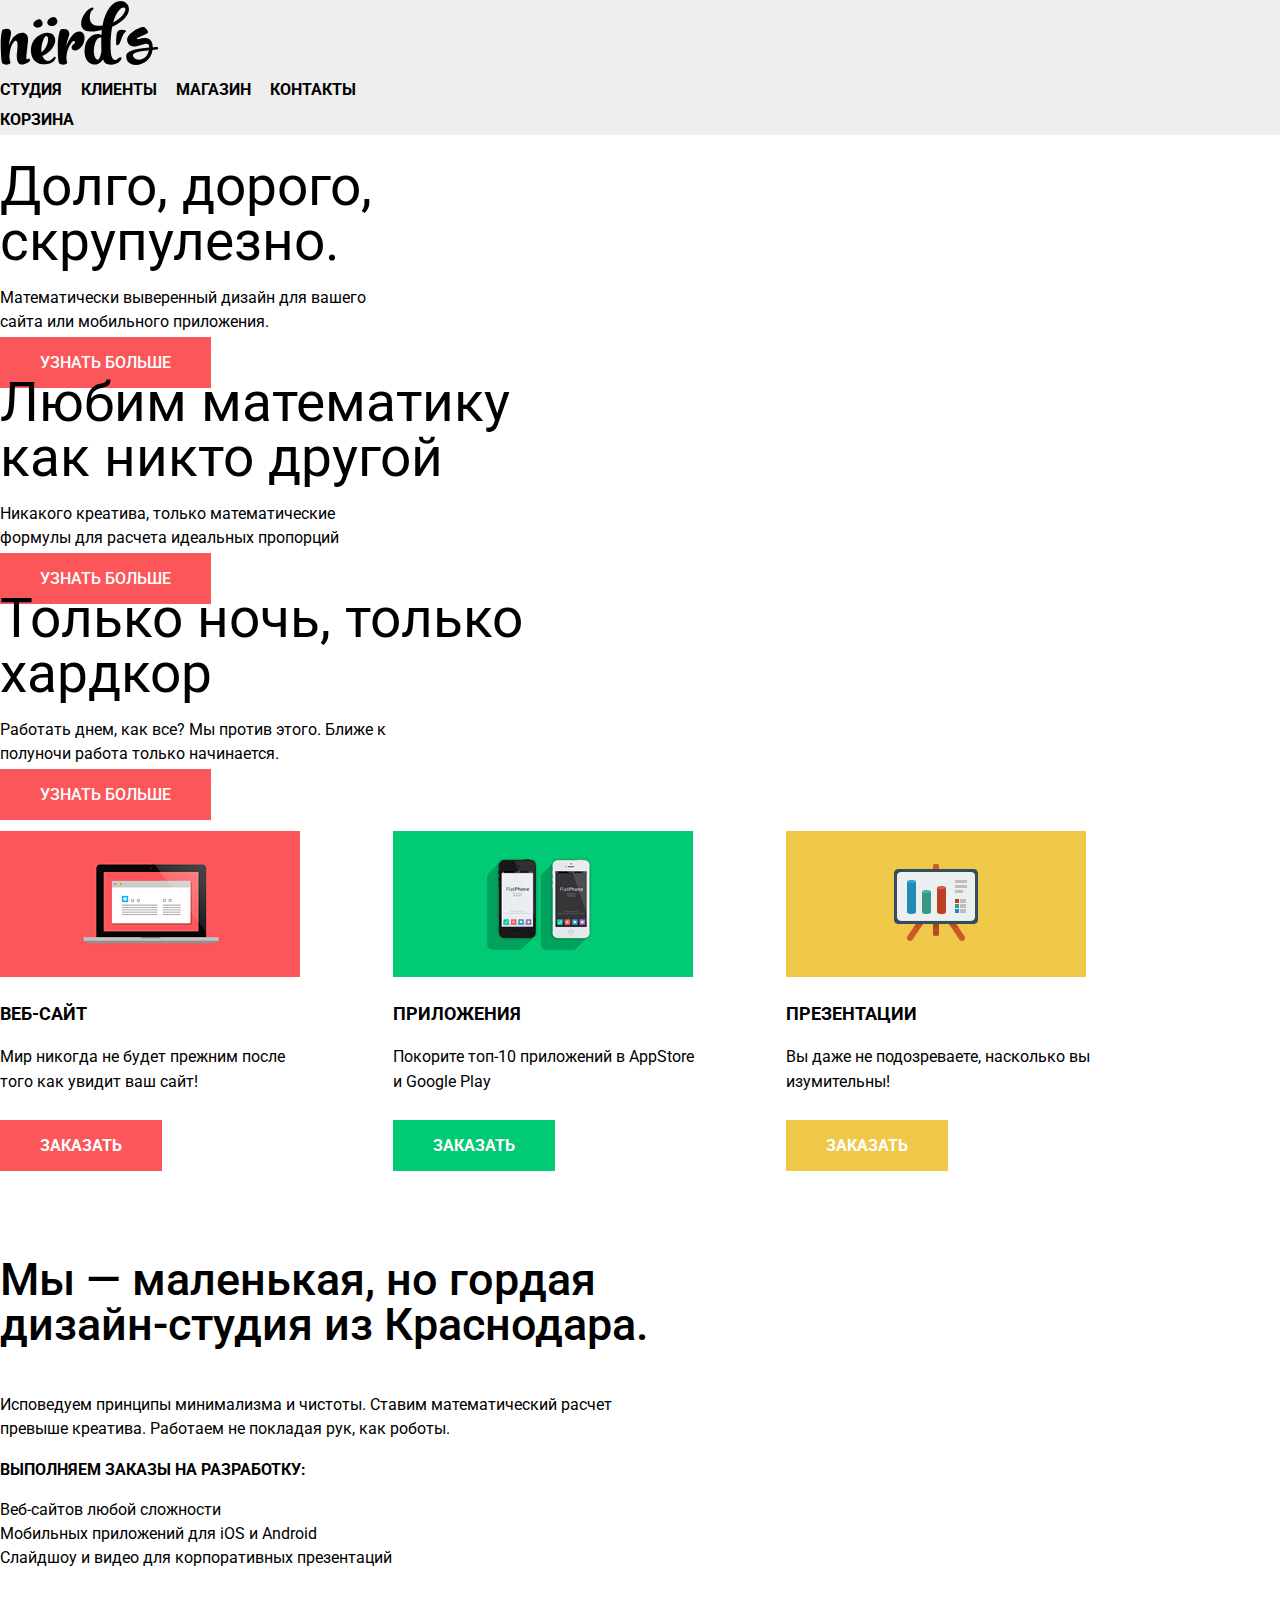
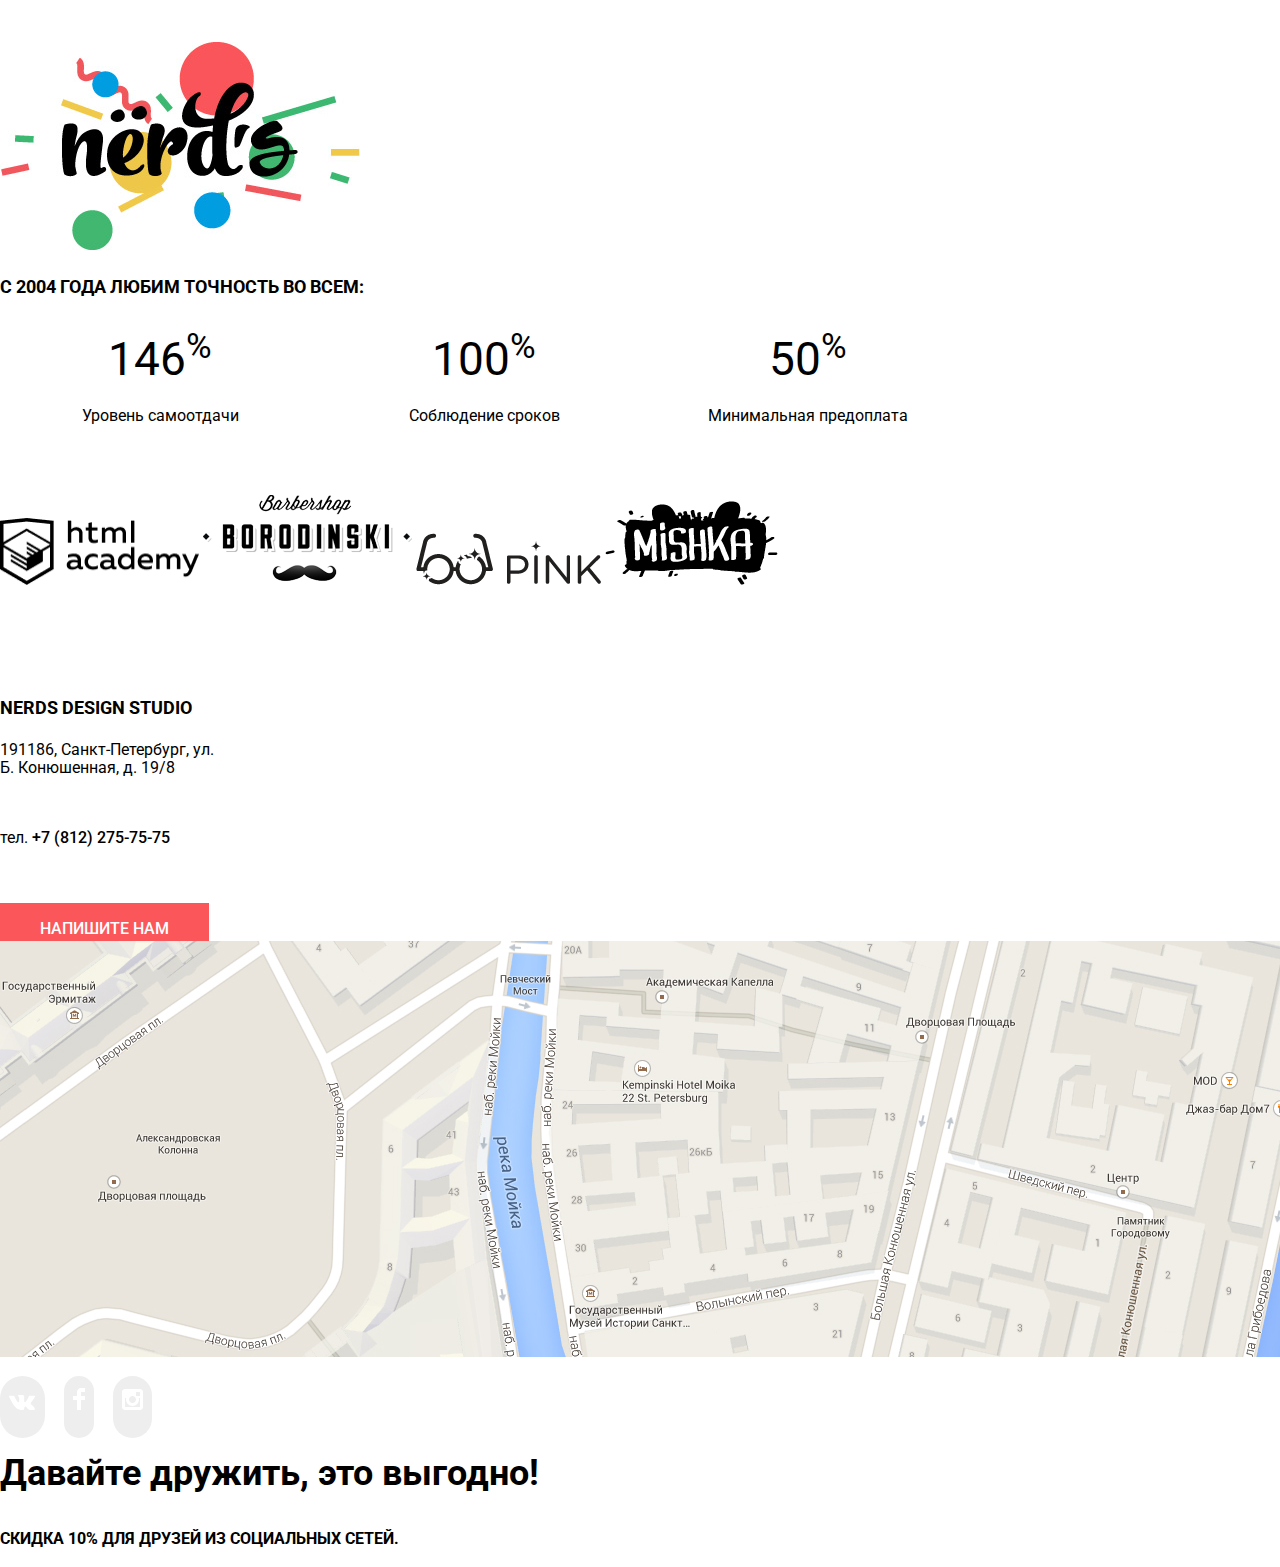
==== index.html @ 3f6850c6 "разметка внутренней страницы" ====
<!DOCTYPE html>
<html class="page" lang="ru">

<head>
    <meta charset="utf-8">
    <meta name="viewport " content="width=device-width, initial-scale=1.0">
    <title>Дизайн-студия Нёрдс</title>
    <link rel="preconnect" href="https://fonts.gstatic.com">
    <link href="https://fonts.googleapis.com/css2?family=Roboto:wght@400;500;700&display=swap" rel="stylesheet">
    <link rel="stylesheet" href="./css/normalize.css">
    <link rel="stylesheet" href="./css/style.css">
    <link rel="icon " href="./favicon.ico">
    <link rel="icon " href="./favicons/favicon.svg " type="image/svg+xml">
    <link rel="icon " href="./favicons/favicon-16x16.png " type="image/png">
    <link rel="icon " href="./favicons/favicon-32x32.png " type="image/png">
    <link rel="apple-touch-icon " href="./favicons/favicon-152x152.png">
    <link rel="manifest " href="manifest.webmanifest">
</head>

<body class="page-body">
    <header class="main-haeder">
        <nav class="main-navigation">
            <a class="header-logo">
                <img src="img/nerds-logo.svg" width="159" height="65" alt="Логотип Нердс">
            </a>
            <ul class="site-navigation">
                <li>
                    <a href="#">Студия</a>
                </li>
                <li>
                    <a href="#">Клиенты</a>
                </li>
                <li>
                    <a href="catalog.html">Магазин</a>
                </li>
                <li>
                    <a href="#">Контакты</a>
                </li>
            </ul>
            <div class="basket">
                <a class="icon-basket" href="#">Корзина</a>
            </div>
        </nav>
    </header>
    <main class="main-content">
        <section class="slider">
            <h2>Слайдер</h2>
            <div class="slider-first">
                <p class="slide-title">Долго, дорого, скрупулезно.</p>
                <p class="slide-text">Математически выверенный дизайн для вашего сайта или мобильного приложения.</p>
                <a class="button button-slider" href="#">Узнать больше</a>
            </div>
            <div class="slider-second">
                <p class="slide-title">Любим математику как никто другой</p>
                <p class="slide-text">Никакого креатива, только математические формулы для расчета идеальных пропорций</p>
                <a class="button button-slider" href="#">Узнать больше</a>
            </div>
            <div class="slider-third">
                <p class="slide-title">Только ночь, только хардкор</p>
                <p class="slide-text">Работать днем, как все? Мы против этого. Ближе к полуночи работа только начинается.</p>
                <a class="button button-slider" href="#">Узнать больше</a>
            </div>
        </section>
        <section class="features">
            <h2>Наши продукты</h2>
            <article class="product">
                <a href="#!">
                    <img src="img/products/illustration-1.png" width="300" height="146" alt="Сайт">
                </a>
                <div>
                    <h3 class="product-title">Веб-сайт</h3>
                    <p class="product-text">Мир никогда не будет прежним после того как увидит ваш сайт!</p>
                    <a class="button" href="#!">Заказать</a>
                </div>
            </article>
            <article class="product">
                <a href="#!">
                    <img src="img/products/illustration-2.png" width="300" height="146" alt="Приложения">
                </a>
                <div>
                    <h3 class="product-title">Приложения</h3>
                    <p class=" product-text">Покорите топ-10 приложений в AppStore и Google Play</p>
                    <a class="button green-button" href="#!">Заказать</a>
                </div>
            </article>
            <article class="product">
                <a href="#!">
                    <img src="img/products/illustration-3.png" width="300" height="146" alt="Презентация">
                </a>
                <div>
                    <h3 class="product-title">Презентации</h3>
                    <p class="product-text">Вы даже не подозреваете, насколько вы изумительны!</p>
                    <a class="button yellow-button" href="#!">Заказать</a>
                </div>
            </article>
        </section>
        <div class="company-presentation">
            <section class="about">
                <h2>О компани</h2>
                <p class="about-large-text">Мы — маленькая, но гордая дизайн-студия из Краснодара.</p>
                <p class="about-text">Исповедуем принципы минимализма и чистоты. Ставим математический расчет превыше креатива. Работаем не покладая рук, как роботы.</p>
                <h3 class="about-title">Выполняем заказы на разработку:</h3>
                <ul class="about-list">
                    <li>Веб-сайтов любой сложности</li>
                    <li>Мобильных приложений для iOS и Android</li>
                    <li>Слайдшоу и видео для корпоративных презентаций</li>
                </ul>
            </section>
            <section class="advantage">
                <h2>Наши приемущества</h2>
                <img class="advantage-image" src="img/products/nerds-illustration.png" width="360" height="208" alt="Приемущества">
                <h3 class="advantage-title">с 2004 года Любим точность во всем:</h3>
                <ul class="advantage-list">
                    <li class="advantage-item">
                        <div>146<sup>%</sup></div>
                        <p>Уровень самоотдачи</p>
                    </li>
                    <li class="advantage-item">
                        <div>100<sup>%</sup></div>
                        <p>Соблюдение сроков</p>
                    </li>
                    <li class="advantage-item">
                        <div>50<sup>%</sup></div>
                        <p>Минимальная предоплата</p>
                    </li>
                </ul>
            </section>
        </div>
        <section class="partners">
            <h2>Наши партнеры</h2>
            <div class="partners-list">
                <div class="partners-item">
                    <a href="#">
                        <img src="img/logo/logo-1.png" width="199" height="67" alt="HTMLAcademy">
                    </a>
                </div>
                <div class="partners-item">
                    <a href="#">
                        <img src="img/logo/logo-2.png" width="209" height="90" alt="Borodinsky">
                    </a>
                </div>
                <div class="partners-item">
                    <a href="#">
                        <img src="img/logo/logo-3.png" width="185" height="52" alt="Pink">
                    </a>
                </div>
                <div class="partners-item">
                    <a href="#">
                        <img src="img/logo/logo-4.png" width="173" height="84" alt="Mishka">
                    </a>
                </div>
            </div>
        </section>
        <section class="contacts">
            <h2>Контакты</h2>
            <div>
                <h3 class="contacts-title">Nerds design studio</h3>
                <address class="contacts-address">191186, Санкт-Петербург, ул. Б. Конюшенная, д. 19/8</address>
                <p class="contacts-phone">тел. <a href="tel:+78122757575">+7 (812) 275-75-75</a></p>
                <a class="button button-contacts" href="#">Напишите нам</a>
            </div>
            <img class="contacts-map" src="img/maps/map.png" alt="Карта">
        </section>
    </main>
    <footer class="main-footer">
        <h2>Мы в соцсетях</h2>
        <section class="social">
            <ul class="social-list">
                <li class="social-item">
                    <a class="social-button" href="https://vk.com/"><img src="./img/icons/vk-icon.svg" alt="VK"></a>
                </li>
                <li class="social-item">
                    <a class="social-button" href="https://www.facebook.com/">
                        <img src="./img/icons/fb-icon.svg"></a>
                </li>
                <li class="social-item">
                    <a class="social-button" href="https://instagram.com/">
                        <img src="./img/icons/insta-icon.svg"></a>
                </li>
            </ul>
        </section>
        <div class="friendship">
            <p class="friendship-title">Давайте дружить, это выгодно!</p>
            <p class="friendship-text">Скидка 10&#37; для друзей из социальных сетей.</p>
        </div>
    </footer>
</body>

</html>
---- css/style.css ----
:root {
    --basic-black: #000000;
    --basic-extra-dark: #242424;
    --basic-dark: #EEEEEE;
    --basic-neutral: #e5e5e5;
    --basic-extra-light: #f8f5f2;
    --basic-white: #ffffff;
    --basic-yellow: #efc84a;
    --basic-yellow-extra: #eab534;
    --yellow-dark: #e5a722;
    --basic-green: #00ca74;
    --basic-green-light: #00bc6c;
    --basic-green-dark: #00aa62;
    --basic-red: #e74246;
    --basic-red-extra: #d7373b;
    --special: #fb565a;
}

body {
    min-width: 1200px;
    margin: 0;
    padding: 0;
    font-family: "Roboto", Arial, sans-serif;
    font-size: 16px;
    line-height: 24px;
    font-weight: 700;
    color: var(--basic-black);
    text-transform: uppercase;
}

.page-body a,
.catalog-body a {
    text-decoration: none;
}

.page-body ul,
.catalog-body ul {
    list-style: none;
    padding: 0;
    margin: 0;
}

.page-body h2,
.catalog-body h2 {
    visibility: hidden;
    padding: 0;
    margin: 0;
}

.site-navigation li {
    display: inline;
    margin-right: 15px;
    align-items: center;
}

.main-navigation {
    font-size: 16px;
    line-height: 30px;
    background-color: var(--basic-dark);
}

.site-navigation a,
.basket a {
    color: var(--basic-black);
}

.site-navigation a:hover {
    color: var(--basic-red);
    text-decoration: underline;
}

.site-navigation a:active {
    color: var(--basic-neutral);
}

.basket a:hover {
    color: var(--basic-red);
    text-decoration: underline;
}

.basket a:active {
    color: var(--basic-neutral);
}

.slider {
    text-transform: none;
    text-decoration: none;
}

.slide-title {
    font-style: normal;
    font-weight: normal;
    font-size: 55px;
    line-height: 55px;
    width: 538px;
    height: 111px;
    margin: 0;
    padding: 0;
}

.slide-text {
    font-style: normal;
    font-weight: normal;
    width: 400px;
    height: 49px;
}

.slider a {
    text-transform: uppercase;
    color: var(--basic-white);
    font-style: normal;
    font-weight: 500;
    font-size: 16px;
    line-height: 18px;
}

.button-slider:hover {
    background-color: var(--basic-red);
    color: var(--basic-white);
}

.button-slider:active {
    background-color: var(--basic-red-extra);
    color: var(--basic-white);
}

.product {
    display: inline-block;
    vertical-align: bottom;
    width: 309px;
    margin-bottom: 30px;
    margin-right: 80px;
    padding: 0;
}

.product-text {
    font-style: normal;
    font-weight: normal;
    font-size: 16px;
    line-height: 25px;
    text-transform: none;
    text-decoration: none;
    margin-bottom: 40px;
}

.button {
    background-color: var(--special);
    padding: 16px 40px;
    font-size: 16px;
    line-height: 18px;
    color: var(--basic-white);
}

.button:hover {
    background-color: var(--basic-red-extra);
    color: var(--basic-white);
}

.button:active {
    background-color: var(--special);
    color: var(--basic-white);
}

.green-button {
    background-color: var(--basic-green);
}

.button.green-button:hover {
    background-color: var(--basic-green-light);
    color: var(--basic-white);
}

.button.green-button:active {
    background-color: var(--basic-green-dark);
    color: var(--basic-white);
}

.yellow-button {
    background-color: var(--basic-yellow);
}

.button.yellow-button:hover {
    background-color: var(--basic-yellow-extra);
    color: var(--basic-white);
}

.button.yellow-button:active {
    background-color: var(--yellow-dark);
    color: var(--basic-white);
}

.about-large-text {
    font-style: normal;
    font-weight: 500;
    font-size: 45px;
    line-height: 45px;
    text-transform: none;
    width: 651px;
    height: 91px;
}

.about-text {
    font-style: normal;
    font-weight: normal;
    font-size: 16px;
    line-height: 24px;
    text-transform: none;
    width: 646px;
    height: 49px;
}

.about-title {
    font-style: normal;
    font-weight: bold;
    font-size: 16px;
    line-height: 24px;
    text-transform: uppercase;
}

.about-list {
    font-style: normal;
    font-weight: normal;
    font-size: 16px;
    line-height: 24px;
    text-transform: none;
    list-style: none;
    width: 399px;
    height: 120px;
}

.advantage-item {
    display: inline-block;
    vertical-align: bottom;
    width: 300px;
    margin-bottom: 20px;
    padding: 10px;
    text-align: center;
}

.advantage-list li {
    font-style: normal;
    font-weight: normal;
    font-size: 46px;
    line-height: 64px;
    text-transform: none;
    list-style: none;
}

.advantage-list p {
    font-style: normal;
    font-weight: normal;
    font-size: 16px;
    line-height: 18px;
    text-transform: none;
    list-style: none;
}

.partners {
    width: 1158px;
    height: 180px;
    margin: 0;
}

.partners-item {
    display: inline;
}

.contacts a {
    color: var(--basic-white);
    font-style: normal;
    font-weight: 500;
    font-size: 16px;
    line-height: 18px;
}

.contacts {
    color: var(--basic-black);
    text-decoration: none;
}

.contacts-title {
    font-weight: bold;
    font-size: 18px;
    line-height: 30px;
}

.contacts-address,
.contacts-phone {
    font-style: normal;
    font-weight: normal;
    font-size: 16px;
    line-height: 18px;
    text-transform: none;
    width: 230px;
    height: 72px;
}

.contacts .contacts-phone a {
    color: var(--basic-black);
}

.button-contacts:hover,
.button-contacts:active {
    background-color: var(--basic-red);
    color: var(--basic-white);
}

.contacts a:hover,
.contacts a:focus {
    text-decoration: none;
}


/* Catalog */

.main-content h1 {
    font-style: normal;
    font-weight: 500;
    font-size: 55px;
    line-height: 55px;
    text-align: center;
    margin: 0;
    text-transform: none;
    background-color: var(--basic-dark)
}

h3 {
    font-style: normal;
    font-weight: bold;
    font-size: 18px;
    text-decoration: none;
}

.range-control {
    background-color: var(--basic-dark);
    border-radius: 2px;
    width: 260px;
    height: 80px;
    text-align: center;
    line-height: 50px;
    color: var(--basic-white);
}

input[type='range'] {
    -webkit-appearance: none !important;
    background: var(--basic-green);
    width: 205px;
    height: 2px;
}

input[type='range']::-webkit-slider-thumb {
    -webkit-appearance: none !important;
    background: var(--basic-extra-dark);
    height: 4px;
    width: 4px;
}

.colortext {
    background: var(--basic-dark);
    width: 80px;
    height: 38px;
}

.radio-list li,
.check-list li {
    text-transform: none;
}

.button-catalog,
.button-next {
    background-color: var(--basic-dark);
    border-radius: 3px;
    padding: 16px 90px;
    font-size: 16px;
    line-height: 18px;
    color: var(--basic-black);
    text-transform: uppercase;
}

.button.button-catalog:hover {
    background-color: var(--basic-extra-light);
    color: var(--basic-black);
}

.button.button-catalog:active {
    background-color: var(--basic-neutral);
    color: var(--basic-black);
}

.button.button-next:hover {
    background-color: var(--basic-extra-light);
    color: var(--basic-black);
}

.button.button-next:active {
    background-color: var(--basic-neutral);
    color: var(--basic-black);
}

.button-pagination {
    background-color: var(--basic-dark);
    border-radius: 3px;
    padding: 16px 16px;
    font-size: 16px;
    line-height: 18px;
    color: var(--basic-black);
    text-transform: uppercase;
}

.button.button-pagination:hover {
    background-color: var(--basic-extra-light);
    color: var(--basic-black);
}

.button.button-pagination:active {
    background-color: var(--basic-neutral);
    color: var(--basic-black);
}

.pagination-list li {
    display: inline;
    margin-right: 15px;
    align-items: center;
    text-decoration: none;
}

.pagination-list a {
    text-decoration: none;
    color: var(--basic-black);
}

.sortling-list a {
    text-decoration: none;
    color: var(--basic-black);
    font-size: 14px;
}

.catalog-card {
    display: inline-block;
    vertical-align: bottom;
    width: 360px;
    margin-bottom: 32px;
    margin-right: 20px;
    margin-left: 20px;
}

.card-item {
    background-color: var(--basic-dark);
    width: 360px;
    height: 210px;
    text-align: center;
    padding: 20px 0;
}

.card-item h3 a {
    color: var(--basic-black);
    text-decoration: none;
    margin: 10px;
}

.card-item p {
    font-weight: normal;
    font-size: 16px;
    line-height: 18px;
    text-transform: none;
    color: #666666;
}

.card-text {
    padding: 10px 70px 10px 70px;
}

.button-card {
    background-color: var(--special);
    padding: 16px 80px;
    font-size: 16px;
    line-height: 18px;
    color: var(--basic-white);
}

.button-card:hover {
    background-color: var(--basic-red-extra);
    color: var(--basic-white);
}

.button:active {
    background-color: var(--special);
    color: var(--basic-white);
}


/* Main footer */

.main-footer {
    color: var(--basic-black);
}

.social a {
    color: var(--basic-white);
}

ul.social-list li {
    display: inline;
    margin-right: 15px;
    align-items: center;
}

.social-button {
    background-color: var(--basic-dark);
    border-radius: 35px;
    font-size: 9px;
    padding: 26px 9px;
    text-decoration: none;
}

.social-button:hover {
    background-color: var(--basic-red);
    color: var(--basic-white);
}

.social-button:active {
    background-color: var(--basic-red-extra);
    color: var(--basic-white);
}

.footer-info p {
    text-transform: none;
    text-decoration: none;
}

.friendship-title {
    font-style: normal;
    font-weight: bold;
    font-size: 36px;
    line-height: 36px;
    text-transform: none;
    text-decoration: none;
}
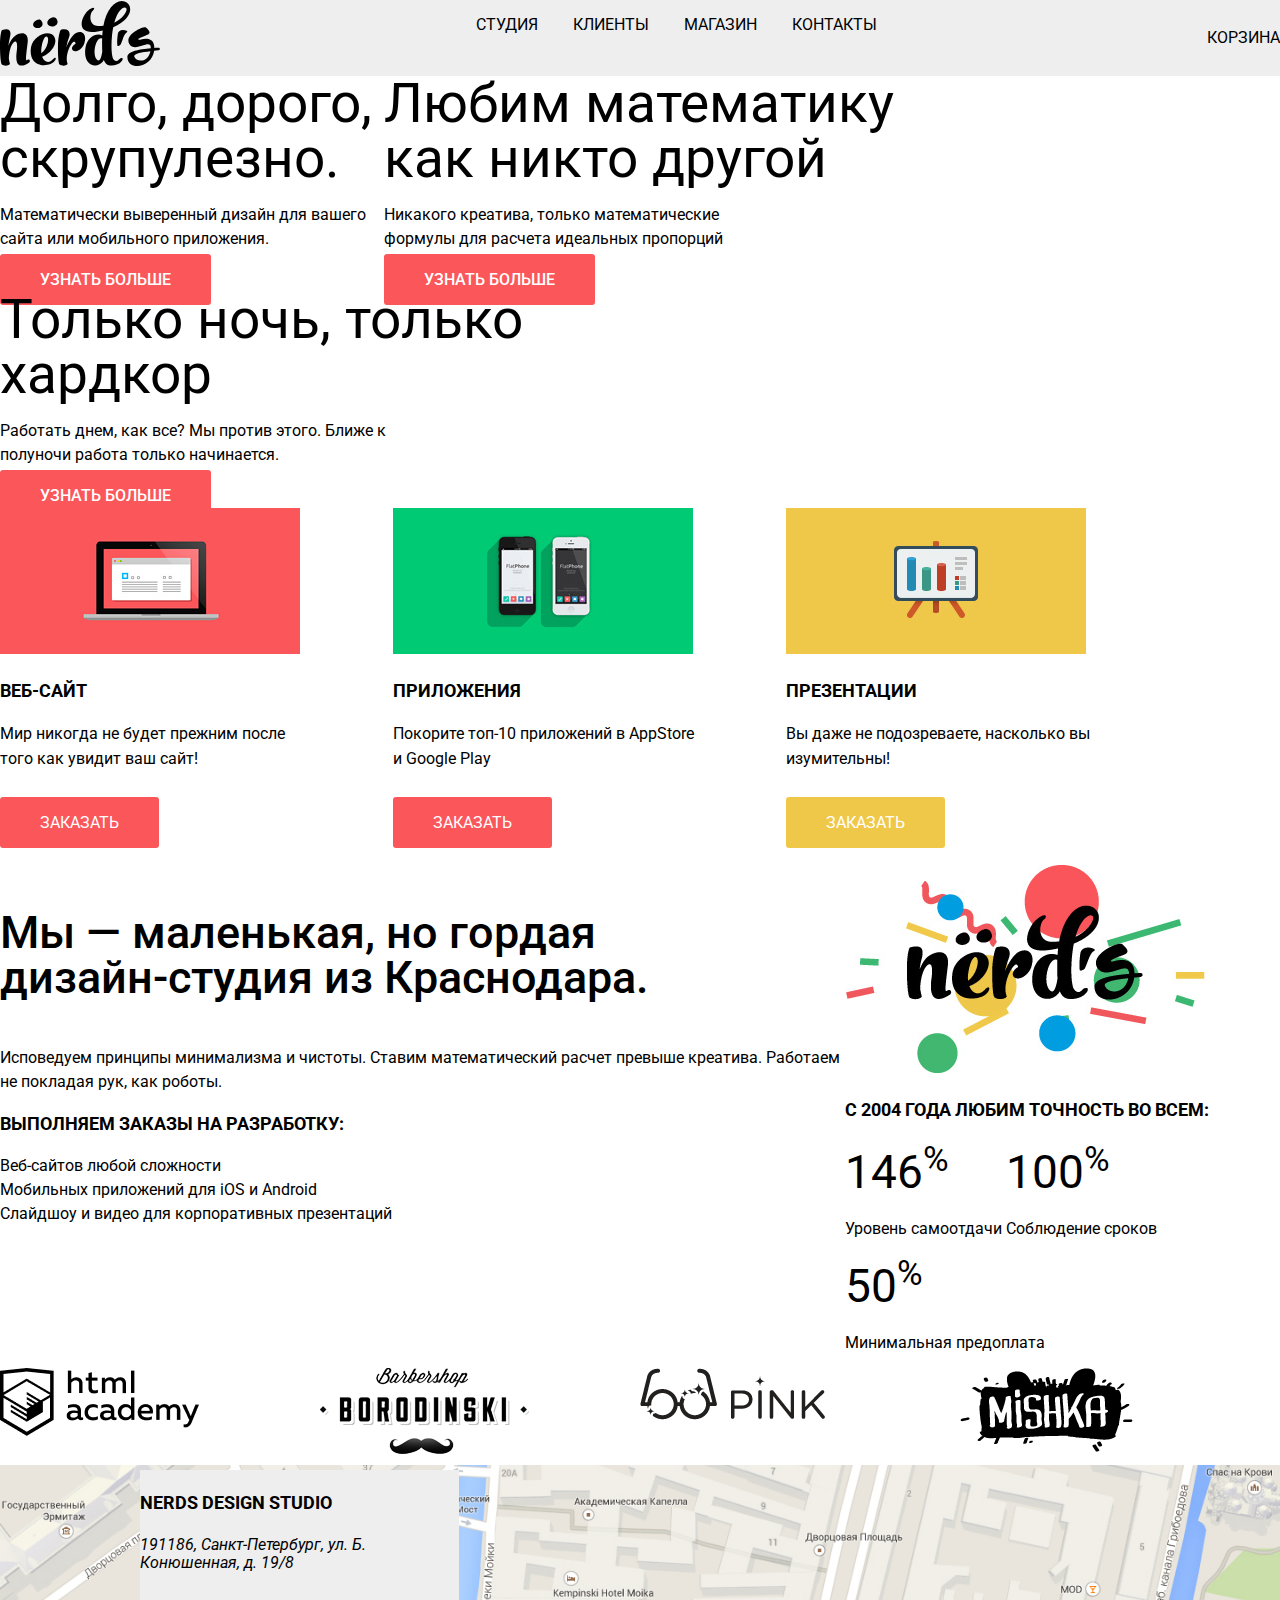
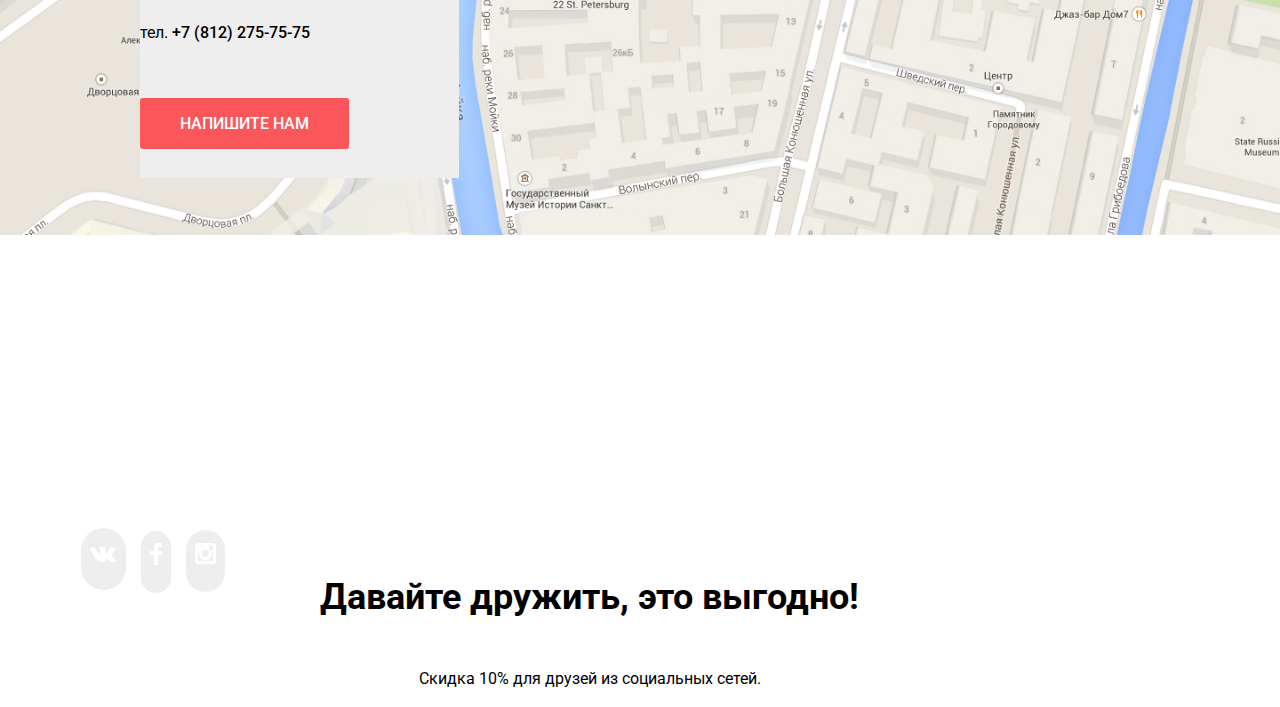
==== commit 6484e94a: "сетка на гридах для главной страницы" ====
--- a/index.html
+++ b/index.html
@@ -21,7 +21,7 @@
     <header class="main-haeder">
         <nav class="main-navigation">
             <a class="header-logo">
-                <img src="img/nerds-logo.svg" width="159" height="65" alt="Логотип Нердс">
+                <img src="img/nerds-logo.svg" alt="Логотип Нердс">
             </a>
             <ul class="site-navigation">
                 <li>
@@ -40,9 +40,10 @@
             <div class="basket">
                 <a class="icon-basket" href="#">Корзина</a>
             </div>
+
         </nav>
     </header>
-    <main class="main-content">
+    <main class="main-index">
         <section class="slider">
             <h2>Слайдер</h2>
             <div class="slider-first">
@@ -63,35 +64,38 @@
         </section>
         <section class="features">
             <h2>Наши продукты</h2>
-            <article class="product">
-                <a href="#!">
-                    <img src="img/products/illustration-1.png" width="300" height="146" alt="Сайт">
-                </a>
-                <div>
-                    <h3 class="product-title">Веб-сайт</h3>
-                    <p class="product-text">Мир никогда не будет прежним после того как увидит ваш сайт!</p>
-                    <a class="button" href="#!">Заказать</a>
-                </div>
-            </article>
-            <article class="product">
-                <a href="#!">
-                    <img src="img/products/illustration-2.png" width="300" height="146" alt="Приложения">
-                </a>
-                <div>
-                    <h3 class="product-title">Приложения</h3>
-                    <p class=" product-text">Покорите топ-10 приложений в AppStore и Google Play</p>
-                    <a class="button green-button" href="#!">Заказать</a>
-                </div>
-            </article>
-            <article class="product">
-                <a href="#!">
-                    <img src="img/products/illustration-3.png" width="300" height="146" alt="Презентация">
-                </a>
-                <div>
-                    <h3 class="product-title">Презентации</h3>
-                    <p class="product-text">Вы даже не подозреваете, насколько вы изумительны!</p>
-                    <a class="button yellow-button" href="#!">Заказать</a>
-                </div>
+            <div class="product-container">
+                <article class="product">
+                    <a href="#!">
+                        <img src="img/products/illustration-1.png" alt="Сайт">
+                    </a>
+                    <div>
+                        <h3 class="product-title">Веб-сайт</h3>
+                        <p class="product-text">Мир никогда не будет прежним после того как увидит ваш сайт!</p>
+                        <a class="button" href="#!">Заказать</a>
+                    </div>
+                </article>
+                <article class="product">
+                    <a href="#!">
+                        <img src="img/products/illustration-2.png" alt="Приложения">
+                    </a>
+                    <div>
+                        <h3 class="product-title">Приложения</h3>
+                        <p class=" product-text">Покорите топ-10 приложений в AppStore и Google Play</p>
+                        <a class="button green-butto" href="#!">Заказать</a>
+                    </div>
+                </article>
+                <article class="product">
+                    <a href="#!">
+                        <img src="img/products/illustration-3.png" alt="Презентация">
+                    </a>
+                    <div>
+                        <h3 class="product-title">Презентации</h3>
+                        <p class="product-text">Вы даже не подозреваете, насколько вы изумительны!</p>
+                        <a class="button yellow-button" href="#!">Заказать</a>
+                    </div>
+            </div>
+
             </article>
         </section>
         <div class="company-presentation">
@@ -153,35 +157,37 @@
         </section>
         <section class="contacts">
             <h2>Контакты</h2>
-            <div>
+            <img class="contacts-map" src="img/maps/map.png" alt="Карта">
+            <div class="contact-card">
                 <h3 class="contacts-title">Nerds design studio</h3>
                 <address class="contacts-address">191186, Санкт-Петербург, ул. Б. Конюшенная, д. 19/8</address>
                 <p class="contacts-phone">тел. <a href="tel:+78122757575">+7 (812) 275-75-75</a></p>
                 <a class="button button-contacts" href="#">Напишите нам</a>
             </div>
-            <img class="contacts-map" src="img/maps/map.png" alt="Карта">
         </section>
     </main>
     <footer class="main-footer">
         <h2>Мы в соцсетях</h2>
-        <section class="social">
-            <ul class="social-list">
-                <li class="social-item">
-                    <a class="social-button" href="https://vk.com/"><img src="./img/icons/vk-icon.svg" alt="VK"></a>
-                </li>
-                <li class="social-item">
-                    <a class="social-button" href="https://www.facebook.com/">
-                        <img src="./img/icons/fb-icon.svg"></a>
-                </li>
-                <li class="social-item">
-                    <a class="social-button" href="https://instagram.com/">
-                        <img src="./img/icons/insta-icon.svg"></a>
-                </li>
-            </ul>
-        </section>
-        <div class="friendship">
-            <p class="friendship-title">Давайте дружить, это выгодно!</p>
-            <p class="friendship-text">Скидка 10&#37; для друзей из социальных сетей.</p>
+        <div class="footer-container">
+            <section class="social">
+                <ul class="social-list">
+                    <li class="social-item">
+                        <a class="social-button" href="https://vk.com/"><img src="./img/icons/vk-icon.svg" alt="VK"></a>
+                    </li>
+                    <li class="social-item">
+                        <a class="social-button" href="https://www.facebook.com/">
+                            <img src="./img/icons/fb-icon.svg"></a>
+                    </li>
+                    <li class="social-item">
+                        <a class="social-button" href="https://instagram.com/">
+                            <img src="./img/icons/insta-icon.svg"></a>
+                    </li>
+                </ul>
+            </section>
+            <div class="friendship">
+                <p class="friendship-title">Давайте дружить, это выгодно!</p>
+                <p class="friendship-text">Скидка 10&#37; для друзей из социальных сетей.</p>
+            </div>
         </div>
     </footer>
 </body>
--- a/css/style.css
+++ b/css/style.css
@@ -16,16 +16,30 @@
     --special: #fb565a;
 }
 
+
+/* BASIC */
+
 body {
-    min-width: 1200px;
+    min-width: 760px;
     margin: 0;
     padding: 0;
     font-family: "Roboto", Arial, sans-serif;
     font-size: 16px;
     line-height: 24px;
-    font-weight: 700;
-    color: var(--basic-black);
-    text-transform: uppercase;
+    font-style: normal;
+    font-weight: normal;
+    color: var(--basic-black);
+    text-transform: none;
+    text-decoration: none;
+    min-height: 100%;
+    display: grid;
+    grid-template-rows: min-content 1fr min-content;
+    align-content: start;
+}
+
+img {
+    max-width: 100%;
+    height: auto;
 }
 
 .page-body a,
@@ -42,21 +56,208 @@
 
 .page-body h2,
 .catalog-body h2 {
-    visibility: hidden;
+    display: none;
     padding: 0;
     margin: 0;
+}
+
+.page-body h3,
+.catalog-body h3 {
+    text-transform: uppercase;
+    font-weight: bold;
+    font-size: 18px;
+}
+
+
+/* GRID */
+
+.page {
+    height: 100%;
+}
+
+.main-header {
+    margin-bottom: 70px;
+    outline: 5px solid rgba(0, 255, 0, 0.7);
+    outline-offset: -5px;
+}
+
+.main-index {
+    display: grid;
+    grid-template-rows: auto auto auto auto auto;
+    align-content: start;
+}
+
+.main-content {
+    display: grid;
+    grid-template-rows: auto auto;
+    align-content: start;
+}
+
+.main-footer {
+    display: grid;
+    grid-template-rows: min-content auto;
+}
+
+
+/*BUTTON*/
+
+.button {
+    background-color: var(--special);
+    padding: 16px 40px;
+    line-height: 18px;
+    border-radius: 3px;
+    color: var(--basic-white);
+    text-transform: uppercase;
+}
+
+.button:hover {
+    background-color: var(--basic-red-extra);
+}
+
+.button:active {
+    background-color: var(--special);
+}
+
+.button-slider:hover {
+    background-color: var(--basic-red);
+}
+
+.button-slider:active {
+    background-color: var(--basic-red-extra);
+}
+
+.green-button {
+    background-color: var(--basic-green);
+}
+
+.button.green-button:hover {
+    background-color: var(--basic-green-light);
+}
+
+.button.green-button:active {
+    background-color: var(--basic-green-dark);
+}
+
+.yellow-button {
+    background-color: var(--basic-yellow);
+}
+
+.button.yellow-button:hover {
+    background-color: var(--basic-yellow-extra);
+}
+
+.button.yellow-button:active {
+    background-color: var(--yellow-dark);
+}
+
+.button-contacts:hover,
+.button-contacts:active {
+    background-color: var(--basic-red);
+}
+
+.button-catalog,
+.button-next {
+    background-color: var(--basic-dark);
+    padding: 16px 90px;
+    font-size: 16px;
+    line-height: 18px;
+    color: var(--basic-black);
+}
+
+.button.button-catalog:hover {
+    background-color: var(--basic-extra-light);
+}
+
+.button.button-catalog:active {
+    background-color: var(--basic-neutral);
+}
+
+.button.button-next:hover {
+    background-color: var(--basic-extra-light);
+}
+
+.button.button-next:active {
+    background-color: var(--basic-neutral);
+}
+
+.button-pagination {
+    background-color: var(--basic-dark);
+    padding: 16px 16px;
+    color: var(--basic-black);
+}
+
+.button.button-pagination:hover {
+    background-color: var(--basic-extra-light);
+}
+
+.button.button-pagination:active {
+    background-color: var(--basic-neutral);
+}
+
+.button-card {
+    background-color: var(--special);
+    padding: 16px 80px;
+    line-height: 18px;
+}
+
+.button-card:hover {
+    background-color: var(--basic-red-extra);
+}
+
+.social-button {
+    background-color: var(--basic-dark);
+    border-radius: 35px;
+    font-size: 9px;
+    padding: 26px 9px;
+    text-decoration: none;
+}
+
+.social-button:hover {
+    background-color: var(--basic-red);
+}
+
+.social-button:active {
+    background-color: var(--basic-red-extra);
+}
+
+
+/* HEADER */
+
+.header-logo {
+    justify-self: center;
+}
+
+.site-navigation {
+    display: flex;
+    flex-direction: row;
+    list-style: none;
+    justify-content: center;
+    margin-right: 45px;
+}
+
+.basket {
+    display: flex;
+    justify-content: center;
+    align-items: center;
+}
+
+.main-navigation {
+    line-height: 30px;
+    background-color: var(--basic-dark);
+    text-transform: uppercase;
+    display: grid;
+    grid-template-columns: auto 1fr auto;
+    align-content: start;
+    justify-content: center;
+    padding: 0;
+    column-gap: 30px;
 }
 
 .site-navigation li {
     display: inline;
     margin-right: 15px;
     align-items: center;
-}
-
-.main-navigation {
-    font-size: 16px;
-    line-height: 30px;
-    background-color: var(--basic-dark);
+    padding: 10px;
 }
 
 .site-navigation a,
@@ -82,14 +283,19 @@
     color: var(--basic-neutral);
 }
 
+
+/* INDEX */
+
+
+/* Slider*/
+
 .slider {
     text-transform: none;
-    text-decoration: none;
+    display: grid;
+    grid-template-columns: 30% 70%;
 }
 
 .slide-title {
-    font-style: normal;
-    font-weight: normal;
     font-size: 55px;
     line-height: 55px;
     width: 538px;
@@ -99,29 +305,25 @@
 }
 
 .slide-text {
-    font-style: normal;
-    font-weight: normal;
     width: 400px;
     height: 49px;
 }
 
 .slider a {
-    text-transform: uppercase;
     color: var(--basic-white);
     font-style: normal;
     font-weight: 500;
-    font-size: 16px;
-    line-height: 18px;
-}
-
-.button-slider:hover {
-    background-color: var(--basic-red);
-    color: var(--basic-white);
-}
-
-.button-slider:active {
-    background-color: var(--basic-red-extra);
-    color: var(--basic-white);
+    line-height: 18px;
+    text-decoration: none;
+}
+
+
+/*Product*/
+
+.features {
+    display: grid;
+    grid-template-rows: min-content 1fr;
+    align-content: start;
 }
 
 .product {
@@ -134,63 +336,19 @@
 }
 
 .product-text {
-    font-style: normal;
-    font-weight: normal;
-    font-size: 16px;
     line-height: 25px;
-    text-transform: none;
-    text-decoration: none;
     margin-bottom: 40px;
 }
 
-.button {
-    background-color: var(--special);
-    padding: 16px 40px;
-    font-size: 16px;
-    line-height: 18px;
-    color: var(--basic-white);
-}
-
-.button:hover {
-    background-color: var(--basic-red-extra);
-    color: var(--basic-white);
-}
-
-.button:active {
-    background-color: var(--special);
-    color: var(--basic-white);
-}
-
-.green-button {
-    background-color: var(--basic-green);
-}
-
-.button.green-button:hover {
-    background-color: var(--basic-green-light);
-    color: var(--basic-white);
-}
-
-.button.green-button:active {
-    background-color: var(--basic-green-dark);
-    color: var(--basic-white);
-}
-
-.yellow-button {
-    background-color: var(--basic-yellow);
-}
-
-.button.yellow-button:hover {
-    background-color: var(--basic-yellow-extra);
-    color: var(--basic-white);
-}
-
-.button.yellow-button:active {
-    background-color: var(--yellow-dark);
-    color: var(--basic-white);
+
+/*Presentation*/
+
+.company-presentation {
+    display: grid;
+    grid-template-columns: 66% 34%;
 }
 
 .about-large-text {
-    font-style: normal;
     font-weight: 500;
     font-size: 45px;
     line-height: 45px;
@@ -200,82 +358,71 @@
 }
 
 .about-text {
-    font-style: normal;
-    font-weight: normal;
-    font-size: 16px;
     line-height: 24px;
     text-transform: none;
-    width: 646px;
-    height: 49px;
 }
 
 .about-title {
-    font-style: normal;
     font-weight: bold;
-    font-size: 16px;
     line-height: 24px;
     text-transform: uppercase;
 }
 
 .about-list {
-    font-style: normal;
-    font-weight: normal;
-    font-size: 16px;
     line-height: 24px;
-    text-transform: none;
     list-style: none;
-    width: 399px;
-    height: 120px;
-}
-
-.advantage-item {
+}
+
+.advantage-list li {
+    font-size: 46px;
+    line-height: 64px;
+    text-transform: none;
+    list-style: none;
     display: inline-block;
     vertical-align: bottom;
-    width: 300px;
-    margin-bottom: 20px;
-    padding: 10px;
-    text-align: center;
-}
-
-.advantage-list li {
-    font-style: normal;
-    font-weight: normal;
-    font-size: 46px;
-    line-height: 64px;
-    text-transform: none;
-    list-style: none;
 }
 
 .advantage-list p {
-    font-style: normal;
-    font-weight: normal;
+    line-height: 18px;
     font-size: 16px;
-    line-height: 18px;
-    text-transform: none;
-    list-style: none;
-}
+    text-transform: none;
+}
+
+
+/*Partners*/
 
 .partners {
-    width: 1158px;
-    height: 180px;
-    margin: 0;
-}
-
-.partners-item {
-    display: inline;
+    display: grid;
+    grid-template-rows: min-content 1fr;
+}
+
+.partners-list {
+    display: grid;
+    grid-template-columns: 1fr 1fr 1fr 1fr;
+}
+
+
+/*Contact*/
+
+.contact-card {
+    width: 319px;
+    height: 308px;
+    position: relative;
+    top: -365px;
+    left: 140px;
+    background-color: var(--basic-dark);
 }
 
 .contacts a {
     color: var(--basic-white);
-    font-style: normal;
     font-weight: 500;
-    font-size: 16px;
     line-height: 18px;
 }
 
 .contacts {
     color: var(--basic-black);
-    text-decoration: none;
+    display: grid;
+    grid-template-rows: min-content;
 }
 
 .contacts-title {
@@ -286,11 +433,7 @@
 
 .contacts-address,
 .contacts-phone {
-    font-style: normal;
-    font-weight: normal;
-    font-size: 16px;
-    line-height: 18px;
-    text-transform: none;
+    line-height: 18px;
     width: 230px;
     height: 72px;
 }
@@ -299,37 +442,53 @@
     color: var(--basic-black);
 }
 
-.button-contacts:hover,
-.button-contacts:active {
-    background-color: var(--basic-red);
-    color: var(--basic-white);
-}
-
 .contacts a:hover,
 .contacts a:focus {
     text-decoration: none;
 }
 
 
-/* Catalog */
+/* CATALOG */
+
+.contaner {
+    display: grid;
+    grid-template-columns: 400px 760px;
+}
+
+.catalig-wrapper {
+    display: grid;
+    grid-template-rows: auto auto auto;
+}
+
+.catalog {
+    display: flex;
+    flex-wrap: wrap;
+    justify-content: flex-start;
+    align-items: flex-start;
+    align-content: flex-start;
+}
+
+.sortling {
+    display: flex;
+    flex-direction: row;
+}
 
 .main-content h1 {
-    font-style: normal;
     font-weight: 500;
     font-size: 55px;
     line-height: 55px;
     text-align: center;
     margin: 0;
-    text-transform: none;
     background-color: var(--basic-dark)
 }
 
-h3 {
-    font-style: normal;
+.main-content legend {
+    text-transform: uppercase;
     font-weight: bold;
-    font-size: 18px;
-    text-decoration: none;
-}
+}
+
+
+/*Filters*/
 
 .range-control {
     background-color: var(--basic-dark);
@@ -366,82 +525,29 @@
     text-transform: none;
 }
 
-.button-catalog,
-.button-next {
-    background-color: var(--basic-dark);
-    border-radius: 3px;
-    padding: 16px 90px;
-    font-size: 16px;
-    line-height: 18px;
-    color: var(--basic-black);
-    text-transform: uppercase;
-}
-
-.button.button-catalog:hover {
-    background-color: var(--basic-extra-light);
-    color: var(--basic-black);
-}
-
-.button.button-catalog:active {
-    background-color: var(--basic-neutral);
-    color: var(--basic-black);
-}
-
-.button.button-next:hover {
-    background-color: var(--basic-extra-light);
-    color: var(--basic-black);
-}
-
-.button.button-next:active {
-    background-color: var(--basic-neutral);
-    color: var(--basic-black);
-}
-
-.button-pagination {
-    background-color: var(--basic-dark);
-    border-radius: 3px;
-    padding: 16px 16px;
-    font-size: 16px;
-    line-height: 18px;
-    color: var(--basic-black);
-    text-transform: uppercase;
-}
-
-.button.button-pagination:hover {
-    background-color: var(--basic-extra-light);
-    color: var(--basic-black);
-}
-
-.button.button-pagination:active {
-    background-color: var(--basic-neutral);
-    color: var(--basic-black);
-}
-
-.pagination-list li {
+.sortling-list li {
     display: inline;
     margin-right: 15px;
     align-items: center;
-    text-decoration: none;
-}
-
-.pagination-list a {
-    text-decoration: none;
-    color: var(--basic-black);
-}
-
-.sortling-list a {
-    text-decoration: none;
-    color: var(--basic-black);
+}
+
+.sortling-list a,
+.sortling-icon a {
+    text-transform: uppercase;
+    text-decoration: none;
     font-size: 14px;
-}
+    color: var(--basic-black);
+}
+
+
+/*Catalog card*/
 
 .catalog-card {
     display: inline-block;
     vertical-align: bottom;
     width: 360px;
     margin-bottom: 32px;
-    margin-right: 20px;
-    margin-left: 20px;
+    position: relative;
 }
 
 .card-item {
@@ -450,6 +556,13 @@
     height: 210px;
     text-align: center;
     padding: 20px 0;
+    position: absolute;
+    bottom: 0;
+    opacity: 0;
+}
+
+.catalog-card:hover .card-item {
+    opacity: 1;
 }
 
 .card-item h3 a {
@@ -460,7 +573,6 @@
 
 .card-item p {
     font-weight: normal;
-    font-size: 16px;
     line-height: 18px;
     text-transform: none;
     color: #666666;
@@ -470,57 +582,59 @@
     padding: 10px 70px 10px 70px;
 }
 
-.button-card {
-    background-color: var(--special);
-    padding: 16px 80px;
-    font-size: 16px;
-    line-height: 18px;
-    color: var(--basic-white);
-}
-
-.button-card:hover {
-    background-color: var(--basic-red-extra);
-    color: var(--basic-white);
-}
-
-.button:active {
-    background-color: var(--special);
-    color: var(--basic-white);
-}
-
-
-/* Main footer */
-
-.main-footer {
-    color: var(--basic-black);
-}
-
-.social a {
-    color: var(--basic-white);
-}
-
-ul.social-list li {
+
+/*Pagination*/
+
+.pagination-list li {
     display: inline;
     margin-right: 15px;
     align-items: center;
-}
-
-.social-button {
-    background-color: var(--basic-dark);
-    border-radius: 35px;
-    font-size: 9px;
-    padding: 26px 9px;
-    text-decoration: none;
-}
-
-.social-button:hover {
-    background-color: var(--basic-red);
+    text-decoration: none;
+}
+
+.pagination-list a {
+    text-decoration: none;
+    color: var(--basic-black);
+}
+
+
+/* FOOTER */
+
+.main-footer {
+    color: var(--basic-black);
+}
+
+.footer-container {
+    display: grid;
+    grid-template-columns: 25% 75%;
+}
+
+.social-list {
+    display: flex;
+    flex-direction: row;
+    flex-wrap: nowrap;
+    justify-content: center;
+    align-items: center;
+    align-content: flex-start;
+}
+
+.friendship {
+    display: flex;
+    flex-direction: column;
+    flex-wrap: wrap;
+    justify-content: center;
+    align-items: center;
+    align-content: flex-start;
+}
+
+.social a {
     color: var(--basic-white);
 }
 
-.social-button:active {
-    background-color: var(--basic-red-extra);
-    color: var(--basic-white);
+.social-list li {
+    display: inline;
+    margin-right: 15px;
+    align-items: center;
 }
 
 .footer-info p {
@@ -529,7 +643,6 @@
 }
 
 .friendship-title {
-    font-style: normal;
     font-weight: bold;
     font-size: 36px;
     line-height: 36px;
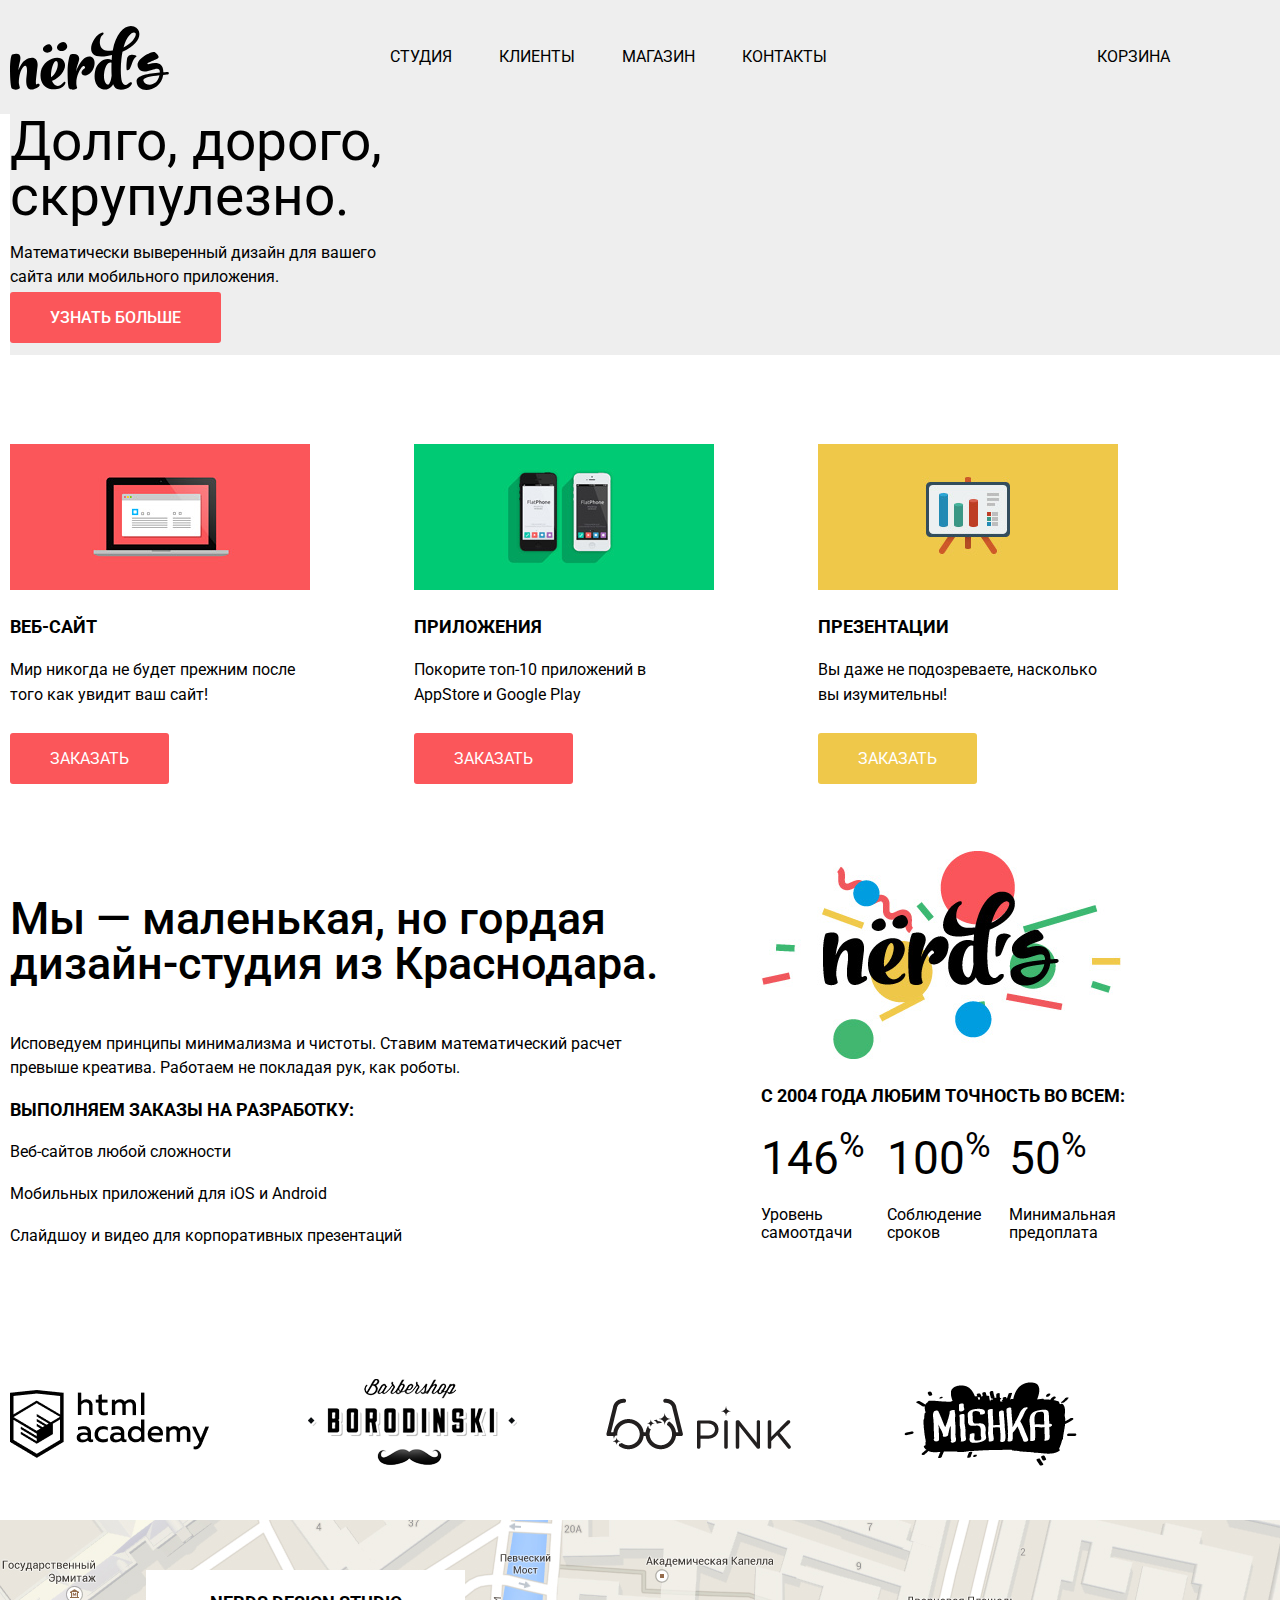
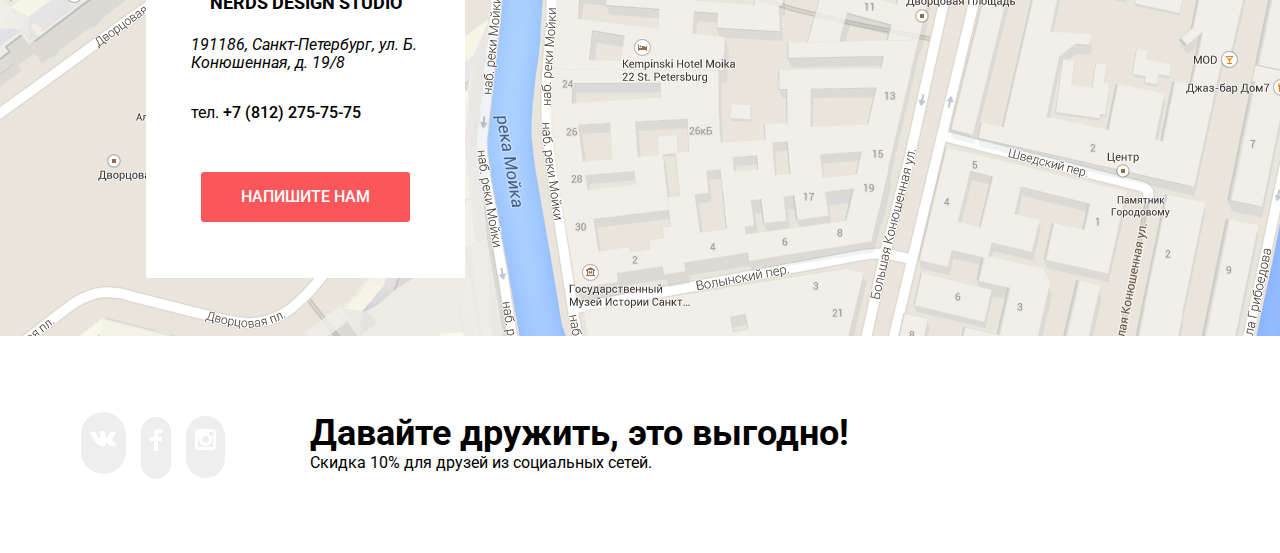
==== commit ff630807: "сетка грид и флекс на главной странице" ====
--- a/index.html
+++ b/index.html
@@ -20,173 +20,178 @@
 <body class="page-body">
     <header class="main-haeder">
         <nav class="main-navigation">
-            <a class="header-logo">
-                <img src="img/nerds-logo.svg" alt="Логотип Нердс">
-            </a>
-            <ul class="site-navigation">
-                <li>
-                    <a href="#">Студия</a>
-                </li>
-                <li>
-                    <a href="#">Клиенты</a>
-                </li>
-                <li>
-                    <a href="catalog.html">Магазин</a>
-                </li>
-                <li>
-                    <a href="#">Контакты</a>
-                </li>
-            </ul>
-            <div class="basket">
-                <a class="icon-basket" href="#">Корзина</a>
+            <div class="container">
+                <a class="header-logo">
+                    <img src="img/nerds-logo.svg" width="159" height="65" a lt="Логотип Нердс">
+                </a>
+                <ul class="site-navigation">
+                    <li>
+                        <a href="#">Студия</a>
+                    </li>
+                    <li>
+                        <a href="#">Клиенты</a>
+                    </li>
+                    <li>
+                        <a href="catalog.html">Магазин</a>
+                    </li>
+                    <li>
+                        <a href="#">Контакты</a>
+                    </li>
+                </ul>
+                <div class="basket">
+                    <a class="icon-basket" href="#">Корзина</a>
+                </div>
             </div>
 
         </nav>
     </header>
     <main class="main-index">
-        <section class="slider">
-            <h2>Слайдер</h2>
-            <div class="slider-first">
-                <p class="slide-title">Долго, дорого, скрупулезно.</p>
-                <p class="slide-text">Математически выверенный дизайн для вашего сайта или мобильного приложения.</p>
-                <a class="button button-slider" href="#">Узнать больше</a>
-            </div>
-            <div class="slider-second">
-                <p class="slide-title">Любим математику как никто другой</p>
-                <p class="slide-text">Никакого креатива, только математические формулы для расчета идеальных пропорций</p>
-                <a class="button button-slider" href="#">Узнать больше</a>
-            </div>
-            <div class="slider-third">
-                <p class="slide-title">Только ночь, только хардкор</p>
-                <p class="slide-text">Работать днем, как все? Мы против этого. Ближе к полуночи работа только начинается.</p>
-                <a class="button button-slider" href="#">Узнать больше</a>
-            </div>
-        </section>
-        <section class="features">
-            <h2>Наши продукты</h2>
-            <div class="product-container">
-                <article class="product">
-                    <a href="#!">
-                        <img src="img/products/illustration-1.png" alt="Сайт">
-                    </a>
-                    <div>
-                        <h3 class="product-title">Веб-сайт</h3>
-                        <p class="product-text">Мир никогда не будет прежним после того как увидит ваш сайт!</p>
-                        <a class="button" href="#!">Заказать</a>
-                    </div>
+        <div class="container">
+            <section class="slider">
+                <h2>Слайдер</h2>
+                <div class=" slider-first">
+                    <p class="slide-title">Долго, дорого, скрупулезно.</p>
+                    <p class="slide-text">Математически выверенный дизайн для вашего сайта или мобильного приложения.</p>
+                    <a class="button button-slider " href="# ">Узнать больше</a>
+                </div>
+                <div class="slider-second">
+                    <p class="slide-title ">Любим математику как никто другой</p>
+                    <p class="slide-text ">Никакого креатива, только математические формулы для расчета идеальных пропорций</p>
+                    <a class="button button-slider " href="# ">Узнать больше</a>
+                </div>
+                <div class="slider-third">
+                    <p class="slide-title">Только ночь, только хардкор</p>
+                    <p class="slide-text">Работать днем, как все? Мы против этого. Ближе к полуночи работа только начинается.</p>
+                    <a class="button button-slider " href="# ">Узнать больше</a>
+                </div>
+            </section>
+            <section class="features ">
+                <h2>Наши продукты</h2>
+                <div class="product-container ">
+                    <article class="product ">
+                        <a href="#! ">
+                            <img src="img/products/illustration-1.png " alt="Сайт ">
+                        </a>
+                        <div>
+                            <h3 class="product-title ">Веб-сайт</h3>
+                            <p class="product-text ">Мир никогда не будет прежним после того как увидит ваш сайт!</p>
+                            <a class="button " href="#! ">Заказать</a>
+                        </div>
+                    </article>
+                    <article class="product ">
+                        <a href="#! ">
+                            <img src="img/products/illustration-2.png " alt="Приложения ">
+                        </a>
+                        <div>
+                            <h3 class="product-title ">Приложения</h3>
+                            <p class=" product-text ">Покорите топ-10 приложений в AppStore и Google Play</p>
+                            <a class="button green-butto " href="#! ">Заказать</a>
+                        </div>
+                    </article>
+                    <article class="product ">
+                        <a href="#! ">
+                            <img src="img/products/illustration-3.png " alt="Презентация ">
+                        </a>
+                        <div>
+                            <h3 class="product-title ">Презентации</h3>
+                            <p class="product-text ">Вы даже не подозреваете, насколько вы изумительны!</p>
+                            <a class="button yellow-button " href="#! ">Заказать</a>
+                        </div>
+                </div>
                 </article>
-                <article class="product">
-                    <a href="#!">
-                        <img src="img/products/illustration-2.png" alt="Приложения">
-                    </a>
-                    <div>
-                        <h3 class="product-title">Приложения</h3>
-                        <p class=" product-text">Покорите топ-10 приложений в AppStore и Google Play</p>
-                        <a class="button green-butto" href="#!">Заказать</a>
-                    </div>
-                </article>
-                <article class="product">
-                    <a href="#!">
-                        <img src="img/products/illustration-3.png" alt="Презентация">
-                    </a>
-                    <div>
-                        <h3 class="product-title">Презентации</h3>
-                        <p class="product-text">Вы даже не подозреваете, насколько вы изумительны!</p>
-                        <a class="button yellow-button" href="#!">Заказать</a>
-                    </div>
-            </div>
-
-            </article>
-        </section>
-        <div class="company-presentation">
-            <section class="about">
-                <h2>О компани</h2>
-                <p class="about-large-text">Мы — маленькая, но гордая дизайн-студия из Краснодара.</p>
-                <p class="about-text">Исповедуем принципы минимализма и чистоты. Ставим математический расчет превыше креатива. Работаем не покладая рук, как роботы.</p>
-                <h3 class="about-title">Выполняем заказы на разработку:</h3>
-                <ul class="about-list">
-                    <li>Веб-сайтов любой сложности</li>
-                    <li>Мобильных приложений для iOS и Android</li>
-                    <li>Слайдшоу и видео для корпоративных презентаций</li>
-                </ul>
             </section>
-            <section class="advantage">
-                <h2>Наши приемущества</h2>
-                <img class="advantage-image" src="img/products/nerds-illustration.png" width="360" height="208" alt="Приемущества">
-                <h3 class="advantage-title">с 2004 года Любим точность во всем:</h3>
-                <ul class="advantage-list">
-                    <li class="advantage-item">
-                        <div>146<sup>%</sup></div>
-                        <p>Уровень самоотдачи</p>
-                    </li>
-                    <li class="advantage-item">
-                        <div>100<sup>%</sup></div>
-                        <p>Соблюдение сроков</p>
-                    </li>
-                    <li class="advantage-item">
-                        <div>50<sup>%</sup></div>
-                        <p>Минимальная предоплата</p>
-                    </li>
-                </ul>
+            <div class="company-presentation ">
+                <section class="about ">
+                    <h2>О компани</h2>
+                    <p class="about-large-text ">Мы — маленькая, но гордая дизайн-студия из Краснодара.</p>
+                    <p class="about-text ">Исповедуем принципы минимализма и чистоты. Ставим математический расчет превыше креатива. Работаем не покладая рук, как роботы.</p>
+                    <h3 class="about-title ">Выполняем заказы на разработку:</h3>
+                    <ul class="about-list">
+                        <li>Веб-сайтов любой сложности</li>
+                        <li>Мобильных приложений для iOS и Android</li>
+                        <li>Слайдшоу и видео для корпоративных презентаций</li>
+                    </ul>
+                </section>
+                <section class="advantage ">
+                    <h2>Наши приемущества</h2>
+                    <img class="advantage-image " src="img/products/nerds-illustration.png " width="360 " height="208 " alt="Приемущества ">
+                    <h3 class="advantage-title ">с 2004 года Любим точность во всем:</h3>
+                    <ul class="advantage-list">
+                        <li class="advantage-item">
+                            <div>146<sup>%</sup></div>
+                            <p>Уровень самоотдачи</p>
+                        </li>
+                        <li class="advantage-item">
+                            <div>100<sup>%</sup></div>
+                            <p>Соблюдение сроков</p>
+                        </li>
+                        <li class="advantage-item">
+                            <div>50<sup>%</sup></div>
+                            <p>Минимальная предоплата</p>
+                        </li>
+                    </ul>
+                </section>
+            </div>
+            <section class="partners ">
+                <h2>Наши партнеры</h2>
+                <div class="partners-list ">
+                    <div class="partners-item ">
+                        <a href="# ">
+                            <img src="img/logo/logo-1.png " width="199 " height="67 " alt="HTMLAcademy ">
+                        </a>
+                    </div>
+                    <div class="partners-item ">
+                        <a href="# ">
+                            <img src="img/logo/logo-2.png " width="209 " height="90 " alt="Borodinsky ">
+                        </a>
+                    </div>
+                    <div class="partners-item ">
+                        <a href="# ">
+                            <img src="img/logo/logo-3.png " width="185 " height="52 " alt="Pink ">
+                        </a>
+                    </div>
+                    <div class="partners-item ">
+                        <a href="# ">
+                            <img src="img/logo/logo-4.png " width="173" height="84" alt="Mishka ">
+                        </a>
+                    </div>
+                </div>
             </section>
         </div>
-        <section class="partners">
-            <h2>Наши партнеры</h2>
-            <div class="partners-list">
-                <div class="partners-item">
-                    <a href="#">
-                        <img src="img/logo/logo-1.png" width="199" height="67" alt="HTMLAcademy">
-                    </a>
-                </div>
-                <div class="partners-item">
-                    <a href="#">
-                        <img src="img/logo/logo-2.png" width="209" height="90" alt="Borodinsky">
-                    </a>
-                </div>
-                <div class="partners-item">
-                    <a href="#">
-                        <img src="img/logo/logo-3.png" width="185" height="52" alt="Pink">
-                    </a>
-                </div>
-                <div class="partners-item">
-                    <a href="#">
-                        <img src="img/logo/logo-4.png" width="173" height="84" alt="Mishka">
-                    </a>
-                </div>
-            </div>
-        </section>
         <section class="contacts">
             <h2>Контакты</h2>
-            <img class="contacts-map" src="img/maps/map.png" alt="Карта">
-            <div class="contact-card">
-                <h3 class="contacts-title">Nerds design studio</h3>
+            <div class="contact-card ">
+                <h3 class="contacts-title ">Nerds design studio</h3>
                 <address class="contacts-address">191186, Санкт-Петербург, ул. Б. Конюшенная, д. 19/8</address>
                 <p class="contacts-phone">тел. <a href="tel:+78122757575">+7 (812) 275-75-75</a></p>
                 <a class="button button-contacts" href="#">Напишите нам</a>
             </div>
+            <img class="contacts-map" src="img/maps/map.png" alt="Карта">
         </section>
     </main>
     <footer class="main-footer">
         <h2>Мы в соцсетях</h2>
-        <div class="footer-container">
-            <section class="social">
-                <ul class="social-list">
-                    <li class="social-item">
-                        <a class="social-button" href="https://vk.com/"><img src="./img/icons/vk-icon.svg" alt="VK"></a>
-                    </li>
-                    <li class="social-item">
-                        <a class="social-button" href="https://www.facebook.com/">
-                            <img src="./img/icons/fb-icon.svg"></a>
-                    </li>
-                    <li class="social-item">
-                        <a class="social-button" href="https://instagram.com/">
-                            <img src="./img/icons/insta-icon.svg"></a>
-                    </li>
-                </ul>
-            </section>
-            <div class="friendship">
-                <p class="friendship-title">Давайте дружить, это выгодно!</p>
-                <p class="friendship-text">Скидка 10&#37; для друзей из социальных сетей.</p>
+        <div class="footer-box">
+            <div class="container">
+                <section class="social">
+                    <ul class="social-list ">
+                        <li class="social-item">
+                            <a class="social-button" href="https://vk.com/ "><img src="./img/icons/vk-icon.svg " alt="VK "></a>
+                        </li>
+                        <li class="social-item">
+                            <a class="social-button" href="https://www.facebook.com/ ">
+                                <img src="./img/icons/fb-icon.svg "></a>
+                        </li>
+                        <li class="social-item">
+                            <a class="social-button" href="https://instagram.com/ ">
+                                <img src="./img/icons/insta-icon.svg "></a>
+                        </li>
+                    </ul>
+                </section>
+                <div class="friendship ">
+                    <p class="friendship-title">Давайте дружить, это выгодно!</p>
+                    <p class="friendship-text">Скидка 10&#37; для друзей из социальных сетей.</p>
+                </div>
             </div>
         </div>
     </footer>
--- a/css/style.css
+++ b/css/style.css
@@ -20,7 +20,7 @@
 /* BASIC */
 
 body {
-    min-width: 760px;
+    min-width: 1460px;
     margin: 0;
     padding: 0;
     font-family: "Roboto", Arial, sans-serif;
@@ -42,6 +42,12 @@
     height: auto;
 }
 
+.container {
+    width: 1160px;
+    margin: 0;
+    padding: 0 10px;
+}
+
 .page-body a,
 .catalog-body a {
     text-decoration: none;
@@ -73,29 +79,6 @@
 
 .page {
     height: 100%;
-}
-
-.main-header {
-    margin-bottom: 70px;
-    outline: 5px solid rgba(0, 255, 0, 0.7);
-    outline-offset: -5px;
-}
-
-.main-index {
-    display: grid;
-    grid-template-rows: auto auto auto auto auto;
-    align-content: start;
-}
-
-.main-content {
-    display: grid;
-    grid-template-rows: auto auto;
-    align-content: start;
-}
-
-.main-footer {
-    display: grid;
-    grid-template-rows: min-content auto;
 }
 
 
@@ -223,41 +206,47 @@
 
 /* HEADER */
 
-.header-logo {
-    justify-self: center;
-}
-
-.site-navigation {
-    display: flex;
-    flex-direction: row;
-    list-style: none;
-    justify-content: center;
-    margin-right: 45px;
-}
-
-.basket {
-    display: flex;
-    justify-content: center;
-    align-items: center;
+.main-header {
+    margin-top: 45px;
 }
 
 .main-navigation {
     line-height: 30px;
     background-color: var(--basic-dark);
     text-transform: uppercase;
-    display: grid;
-    grid-template-columns: auto 1fr auto;
-    align-content: start;
-    justify-content: center;
-    padding: 0;
-    column-gap: 30px;
+    width: 100%;
+}
+
+.main-navigation .container {
+    display: flex;
+    justify-content: space-between;
+    align-items: center;
+    height: 114px;
+}
+
+.header-logo {
+    width: 159px;
+    height: 65px;
+}
+
+.site-navigation {
+    display: flex;
+    list-style: none;
+    justify-content: space-between;
+    margin-right: 45px;
+    width: 437px;
+}
+
+.basket {
+    max-width: 140px;
+}
+
+.basket .icon-basket {
+    padding-left: 50px;
 }
 
 .site-navigation li {
-    display: inline;
-    margin-right: 15px;
-    align-items: center;
-    padding: 10px;
+    align-items: center;
 }
 
 .site-navigation a,
@@ -290,9 +279,16 @@
 /* Slider*/
 
 .slider {
-    text-transform: none;
-    display: grid;
-    grid-template-columns: 30% 70%;
+    background-color: var(--basic-dark);
+    height: 241px;
+    width: 1440px;
+}
+
+.slider {
+    text-transform: none;
+    display: flex;
+    flex-direction: row;
+    margin-bottom: 89px;
 }
 
 .slide-title {
@@ -317,22 +313,30 @@
     text-decoration: none;
 }
 
+.slider-second,
+.slider-third {
+    display: none;
+}
+
 
 /*Product*/
 
 .features {
-    display: grid;
-    grid-template-rows: min-content 1fr;
-    align-content: start;
+    display: flex;
+    margin-bottom: 50px;
 }
 
 .product {
     display: inline-block;
     vertical-align: bottom;
-    width: 309px;
+    width: 300px;
     margin-bottom: 30px;
-    margin-right: 80px;
-    padding: 0;
+    margin-right: 100px;
+    padding: 0;
+}
+
+.product:nth-child(3n) {
+    margin-right: 0;
 }
 
 .product-text {
@@ -344,8 +348,15 @@
 /*Presentation*/
 
 .company-presentation {
-    display: grid;
-    grid-template-columns: 66% 34%;
+    display: flex;
+    flex-direction: row;
+    align-items: stretch;
+    margin-bottom: 75px;
+}
+
+.about {
+    width: 655px;
+    margin-right: 100px;
 }
 
 .about-large-text {
@@ -368,9 +379,15 @@
     text-transform: uppercase;
 }
 
-.about-list {
+.about-list li {
     line-height: 24px;
     list-style: none;
+    margin-top: 18px;
+}
+
+.advantage-list {
+    display: flex;
+    margin-top: 30px;
 }
 
 .advantage-list li {
@@ -392,25 +409,54 @@
 /*Partners*/
 
 .partners {
-    display: grid;
-    grid-template-rows: min-content 1fr;
+    display: flex;
+    flex-direction: row;
+    padding-top: 46px;
+    padding-bottom: 44px;
 }
 
 .partners-list {
-    display: grid;
-    grid-template-columns: 1fr 1fr 1fr 1fr;
+    display: flex;
+    flex-direction: row;
+    justify-content: center;
+    align-items: center;
+}
+
+.partners-item {
+    width: 298px;
+    align-items: center;
 }
 
 
 /*Contact*/
+
+.contacts {
+    color: var(--basic-black);
+    background: var(--basic-dark) 50% 0 no-repeat;
+    height: 416px;
+    min-width: 920px;
+    position: relative;
+}
+
+.contact-card {
+    display: flex;
+    flex-direction: column;
+    align-items: center;
+}
 
 .contact-card {
     width: 319px;
     height: 308px;
-    position: relative;
-    top: -365px;
-    left: 140px;
-    background-color: var(--basic-dark);
+    background-color: var(--basic-white);
+    position: absolute;
+    top: 12%;
+    left: 10%;
+}
+
+.contacts-map {
+    width: 1440px;
+    height: 416px;
+    margin: 0 auto;
 }
 
 .contacts a {
@@ -419,12 +465,6 @@
     line-height: 18px;
 }
 
-.contacts {
-    color: var(--basic-black);
-    display: grid;
-    grid-template-rows: min-content;
-}
-
 .contacts-title {
     font-weight: bold;
     font-size: 18px;
@@ -435,7 +475,7 @@
 .contacts-phone {
     line-height: 18px;
     width: 230px;
-    height: 72px;
+    height: 52px;
 }
 
 .contacts .contacts-phone a {
@@ -450,14 +490,97 @@
 
 /* CATALOG */
 
-.contaner {
-    display: grid;
-    grid-template-columns: 400px 760px;
+.content-box {
+    display: flex;
+    margin-top: 55px;
+    margin-bottom: 60px;
+}
+
+.catalog-filter {
+    display: flex;
+    width: 400px;
+}
+
+.catalog-filter form {
+    display: flex;
+    margin: 0;
+    padding: 0;
+    width: 260px;
+    flex-direction: column;
+}
+
+.catalog-filter fieldset {
+    border: none;
+}
+
+.catalog-filter legend {
+    margin-bottom: 16px;
+}
+
+.catalog-filter legend:first-child {
+    margin-bottom: 48px;
+}
+
+.catalog-filter li {
+    margin-bottom: 15px;
+}
+
+.filter-price {
+    display: flex;
+    height: 220px;
+    margin: 0;
+    padding: 0;
+    margin-bottom: 54px;
+    margin-top: 18px;
+}
+
+.price-list {
+    margin-top: 48px;
+}
+
+.filter-form {
+    display: flex;
+    height: 180px;
+    margin: 0;
+    padding: 0;
+    margin-bottom: 43px;
+}
+
+.filter-specials {
+    display: flex;
+    height: 250px;
+    margin: 0;
+    padding: 0;
+    margin-bottom: 50px;
 }
 
 .catalig-wrapper {
-    display: grid;
-    grid-template-rows: auto auto auto;
+    width: 760px;
+    display: flex;
+    flex-direction: column;
+}
+
+.sortling {
+    display: flex;
+    width: 760px;
+    flex-direction: row;
+    justify-content: flex-start;
+    align-items: center;
+    margin-bottom: 30px;
+}
+
+.sortling-title {
+    margin-right: 100px;
+}
+
+.sortling-list {
+    display: flex;
+    justify-content: flex-end;
+}
+
+.sortling-icon {
+    display: flex;
+    justify-content: flex-end;
 }
 
 .catalog {
@@ -466,11 +589,6 @@
     justify-content: flex-start;
     align-items: flex-start;
     align-content: flex-start;
-}
-
-.sortling {
-    display: flex;
-    flex-direction: row;
 }
 
 .main-content h1 {
@@ -479,7 +597,11 @@
     line-height: 55px;
     text-align: center;
     margin: 0;
-    background-color: var(--basic-dark)
+    background-color: var(--basic-dark);
+    height: 191px;
+    width: 1440px;
+    padding-top: 50px;
+    ;
 }
 
 .main-content legend {
@@ -548,6 +670,7 @@
     width: 360px;
     margin-bottom: 32px;
     position: relative;
+    margin-right: 18px;
 }
 
 .card-item {
@@ -585,6 +708,11 @@
 
 /*Pagination*/
 
+.pagination {
+    margin-top: 22px;
+    ;
+}
+
 .pagination-list li {
     display: inline;
     margin-right: 15px;
@@ -604,42 +732,43 @@
     color: var(--basic-black);
 }
 
-.footer-container {
-    display: grid;
-    grid-template-columns: 25% 75%;
+.footer-box .container {
+    display: flex;
+    height: 217px;
+    justify-content: flex-start;
+    align-items: center;
+}
+
+.social {
+    display: flex;
+    width: 300px;
+    justify-content: center;
 }
 
 .social-list {
     display: flex;
-    flex-direction: row;
-    flex-wrap: nowrap;
-    justify-content: center;
-    align-items: center;
-    align-content: flex-start;
+    margin-left: 140px;
+}
+
+.social-item {
+    margin-right: 15px;
 }
 
 .friendship {
     display: flex;
     flex-direction: column;
-    flex-wrap: wrap;
-    justify-content: center;
-    align-items: center;
-    align-content: flex-start;
+    margin-right: 240px;
 }
 
 .social a {
     color: var(--basic-white);
 }
 
-.social-list li {
-    display: inline;
-    margin-right: 15px;
-    align-items: center;
-}
-
-.footer-info p {
-    text-transform: none;
-    text-decoration: none;
+.footer-box p {
+    text-transform: none;
+    text-decoration: none;
+    margin: 0;
+    padding: 0;
 }
 
 .friendship-title {
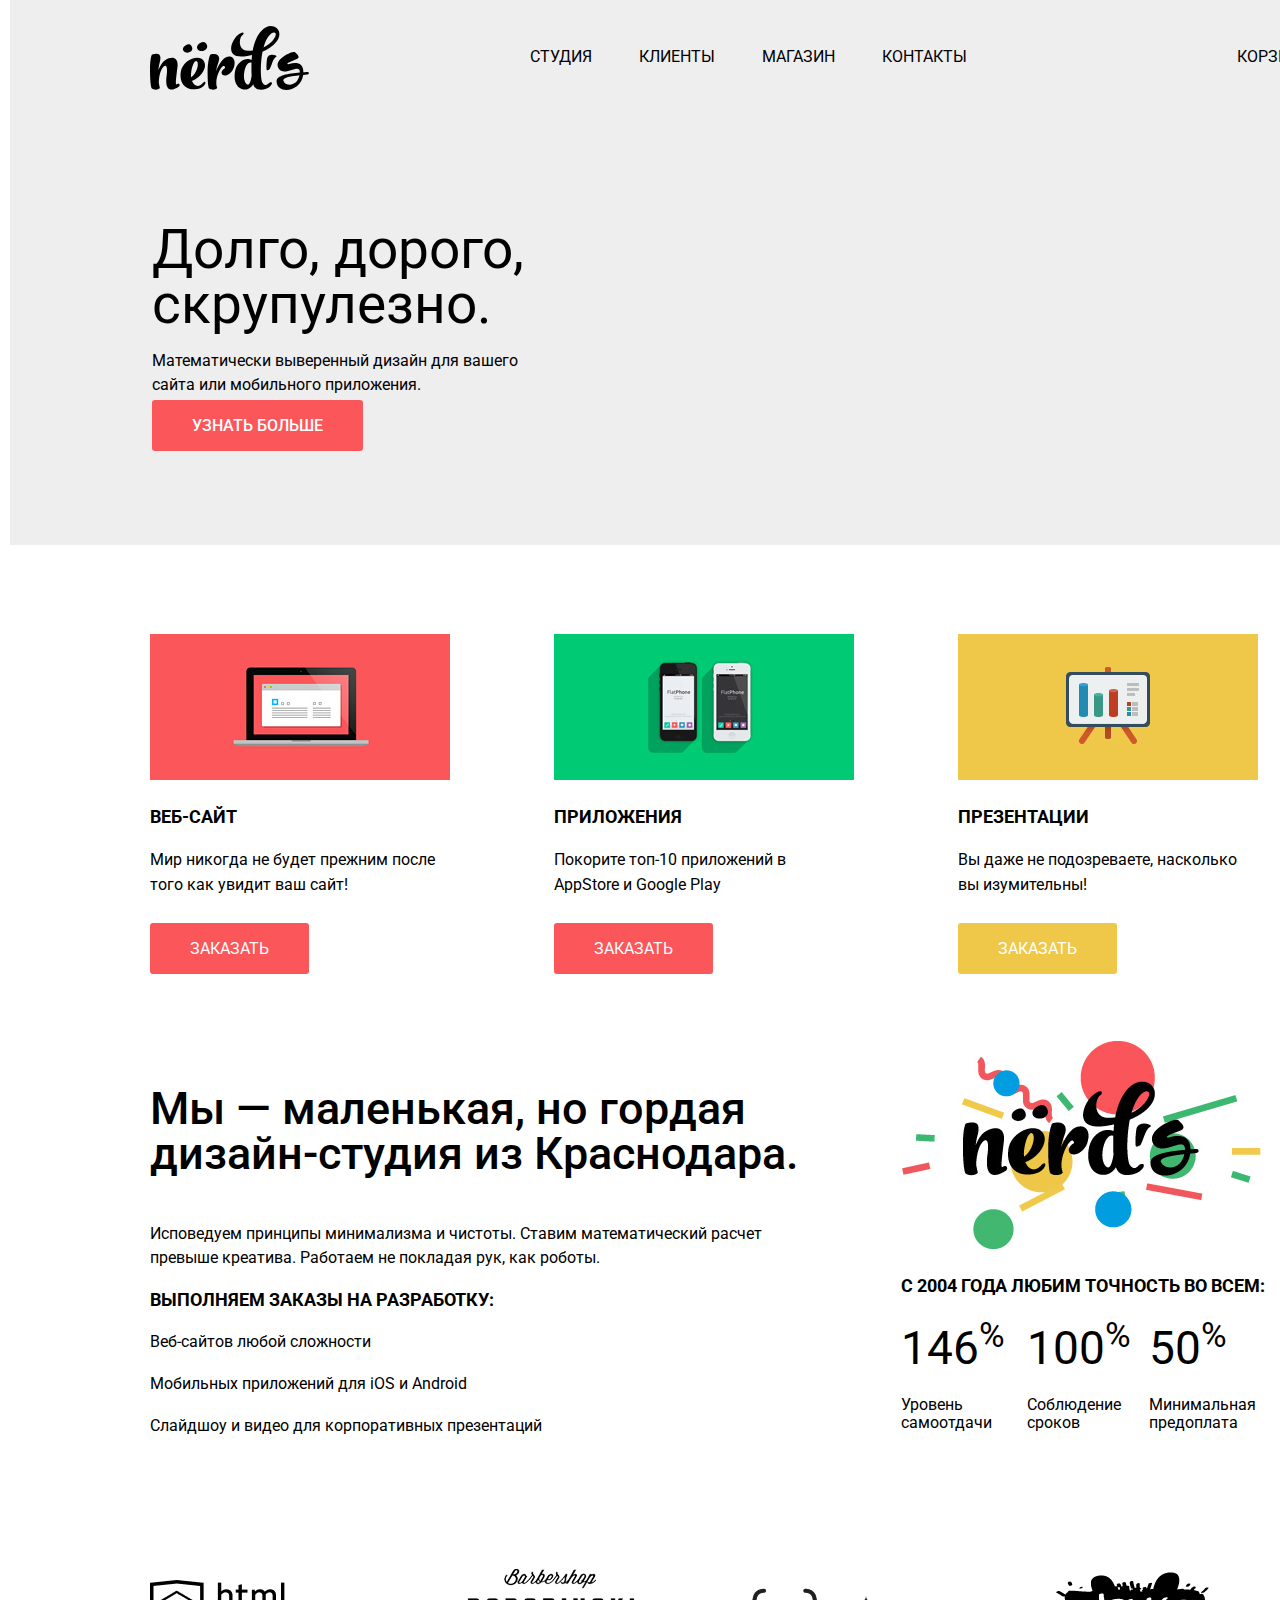
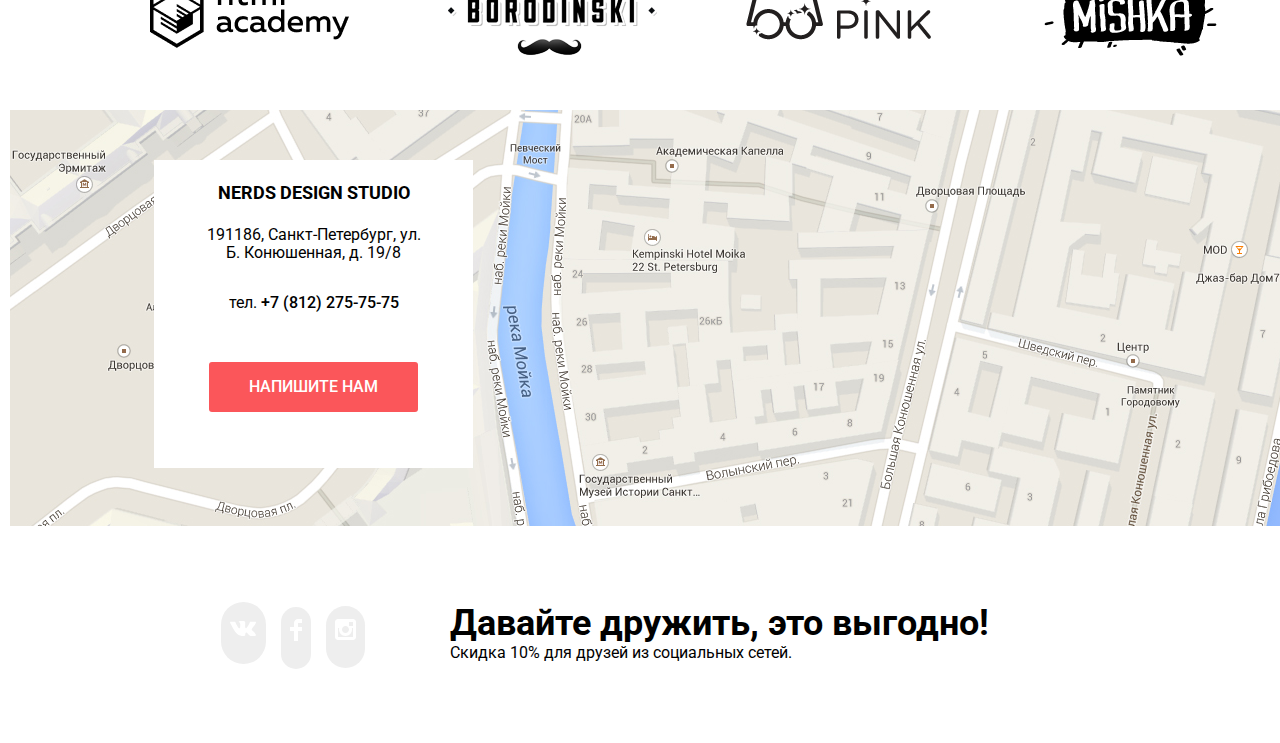
==== commit eb18af46: "верстка на флексах для главной и внутренней страницы" ====
--- a/index.html
+++ b/index.html
@@ -46,8 +46,8 @@
         </nav>
     </header>
     <main class="main-index">
-        <div class="container">
-            <section class="slider">
+        <section class="slider">
+            <div class="container">
                 <h2>Слайдер</h2>
                 <div class=" slider-first">
                     <p class="slide-title">Долго, дорого, скрупулезно.</p>
@@ -64,8 +64,10 @@
                     <p class="slide-text">Работать днем, как все? Мы против этого. Ближе к полуночи работа только начинается.</p>
                     <a class="button button-slider " href="# ">Узнать больше</a>
                 </div>
-            </section>
-            <section class="features ">
+            </div>
+        </section>
+        <section class="features">
+            <div class="container">
                 <h2>Наши продукты</h2>
                 <div class="product-container ">
                     <article class="product ">
@@ -99,9 +101,13 @@
                         </div>
                 </div>
                 </article>
-            </section>
-            <div class="company-presentation ">
-                <section class="about ">
+            </div>
+
+
+        </section>
+        <div class="company-presentation">
+            <div class="container">
+                <section class="about">
                     <h2>О компани</h2>
                     <p class="about-large-text ">Мы — маленькая, но гордая дизайн-студия из Краснодара.</p>
                     <p class="about-text ">Исповедуем принципы минимализма и чистоты. Ставим математический расчет превыше креатива. Работаем не покладая рук, как роботы.</p>
@@ -112,7 +118,7 @@
                         <li>Слайдшоу и видео для корпоративных презентаций</li>
                     </ul>
                 </section>
-                <section class="advantage ">
+                <section class="advantage">
                     <h2>Наши приемущества</h2>
                     <img class="advantage-image " src="img/products/nerds-illustration.png " width="360 " height="208 " alt="Приемущества ">
                     <h3 class="advantage-title ">с 2004 года Любим точность во всем:</h3>
@@ -132,7 +138,10 @@
                     </ul>
                 </section>
             </div>
-            <section class="partners ">
+
+        </div>
+        <section class="partners">
+            <div class="container">
                 <h2>Наши партнеры</h2>
                 <div class="partners-list ">
                     <div class="partners-item ">
@@ -156,11 +165,12 @@
                         </a>
                     </div>
                 </div>
-            </section>
-        </div>
+            </div>
+
+        </section>
         <section class="contacts">
             <h2>Контакты</h2>
-            <div class="contact-card ">
+            <div class="contact-card">
                 <h3 class="contacts-title ">Nerds design studio</h3>
                 <address class="contacts-address">191186, Санкт-Петербург, ул. Б. Конюшенная, д. 19/8</address>
                 <p class="contacts-phone">тел. <a href="tel:+78122757575">+7 (812) 275-75-75</a></p>
--- a/css/style.css
+++ b/css/style.css
@@ -44,7 +44,7 @@
 
 .container {
     width: 1160px;
-    margin: 0;
+    margin: auto;
     padding: 0 10px;
 }
 
@@ -214,7 +214,8 @@
     line-height: 30px;
     background-color: var(--basic-dark);
     text-transform: uppercase;
-    width: 100%;
+    width: 1440px;
+    margin: auto;
 }
 
 .main-navigation .container {
@@ -280,15 +281,20 @@
 
 .slider {
     background-color: var(--basic-dark);
-    height: 241px;
+    height: 431px;
     width: 1440px;
-}
-
-.slider {
+    margin: auto;
+    margin-bottom: 89px;
+}
+
+.slider .container {
     text-transform: none;
     display: flex;
     flex-direction: row;
     margin-bottom: 89px;
+    width: 1157px;
+    height: 431px;
+    align-items: center;
 }
 
 .slide-title {
@@ -321,7 +327,7 @@
 
 /*Product*/
 
-.features {
+.features .container {
     display: flex;
     margin-bottom: 50px;
 }
@@ -347,7 +353,7 @@
 
 /*Presentation*/
 
-.company-presentation {
+.company-presentation .container {
     display: flex;
     flex-direction: row;
     align-items: stretch;
@@ -408,7 +414,7 @@
 
 /*Partners*/
 
-.partners {
+.partners .container {
     display: flex;
     flex-direction: row;
     padding-top: 46px;
@@ -434,8 +440,9 @@
     color: var(--basic-black);
     background: var(--basic-dark) 50% 0 no-repeat;
     height: 416px;
-    min-width: 920px;
+    width: 1440px;
     position: relative;
+    margin: auto;
 }
 
 .contact-card {
@@ -466,8 +473,6 @@
 }
 
 .contacts-title {
-    font-weight: bold;
-    font-size: 18px;
     line-height: 30px;
 }
 
@@ -476,6 +481,8 @@
     line-height: 18px;
     width: 230px;
     height: 52px;
+    font-style: normal;
+    text-align: center;
 }
 
 .contacts .contacts-phone a {
@@ -596,7 +603,7 @@
     font-size: 55px;
     line-height: 55px;
     text-align: center;
-    margin: 0;
+    margin: auto;
     background-color: var(--basic-dark);
     height: 191px;
     width: 1440px;
@@ -659,6 +666,10 @@
     text-decoration: none;
     font-size: 14px;
     color: var(--basic-black);
+}
+
+.sortling-icon {
+    visibility: hidden;
 }
 
 
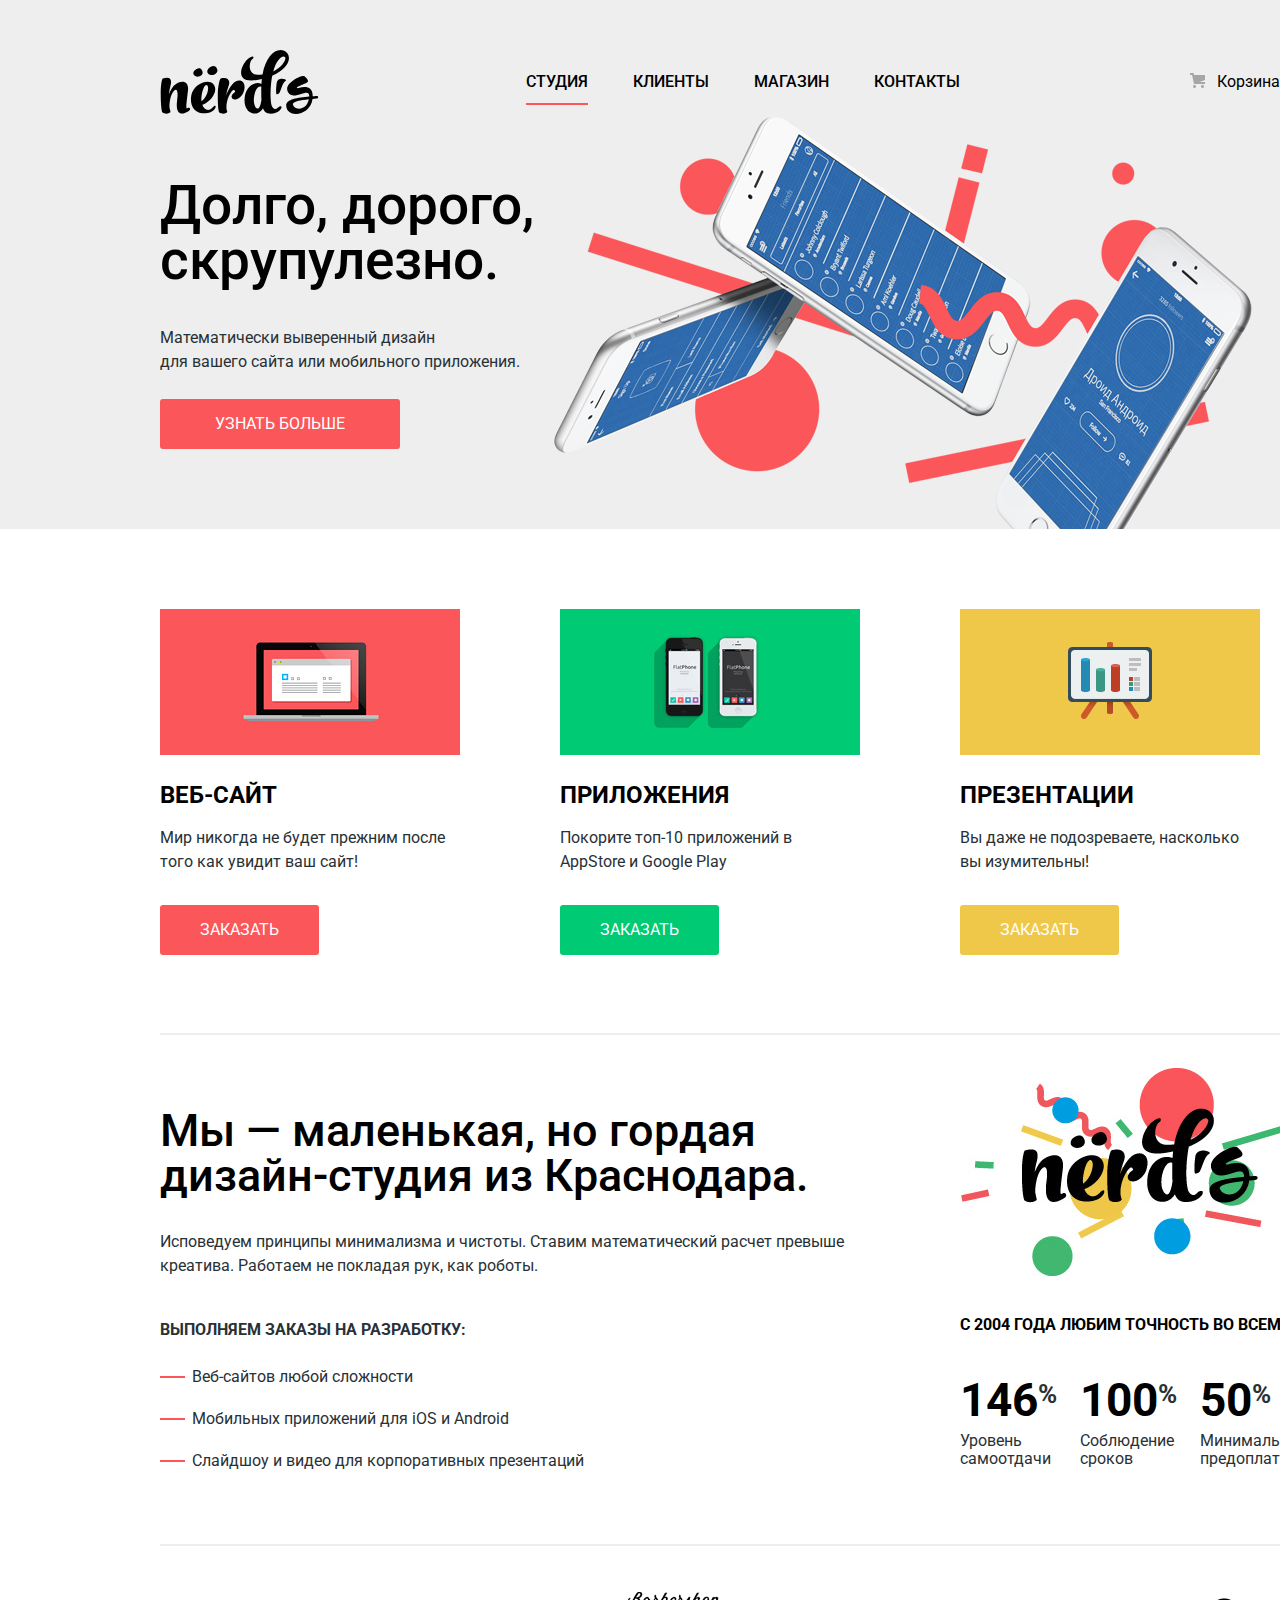
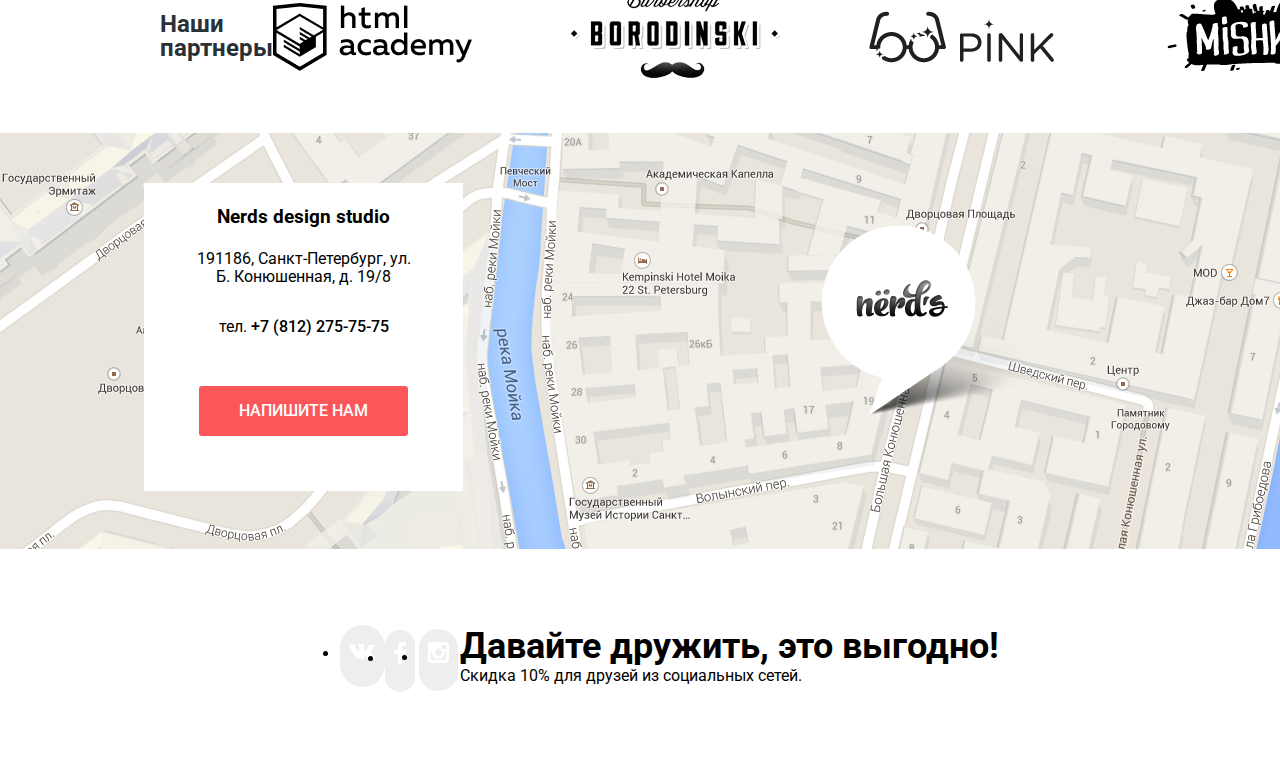
==== commit 090fdfc0: "сетка главной страницы на гридах" ====
--- a/index.html
+++ b/index.html
@@ -18,100 +18,98 @@
 </head>
 
 <body class="page-body">
-    <header class="main-haeder">
-        <nav class="main-navigation">
+    <div class="dark-bg">
+        <header class="main-header">
             <div class="container">
-                <a class="header-logo">
-                    <img src="img/nerds-logo.svg" width="159" height="65" a lt="Логотип Нердс">
-                </a>
-                <ul class="site-navigation">
-                    <li>
-                        <a href="#">Студия</a>
-                    </li>
-                    <li>
-                        <a href="#">Клиенты</a>
-                    </li>
-                    <li>
-                        <a href="catalog.html">Магазин</a>
-                    </li>
-                    <li>
-                        <a href="#">Контакты</a>
-                    </li>
-                </ul>
-                <div class="basket">
-                    <a class="icon-basket" href="#">Корзина</a>
-                </div>
-            </div>
-
-        </nav>
-    </header>
+                <nav class="main-navigation">
+                    <a class="header-logo">
+                        <img src="img/nerds-logo.svg" width="159" height="65" a lt="Логотип Нердс">
+                    </a>
+                    <ul class="site-navigation">
+                        <li class="site-navigation-current">
+                            <a href="#">Студия</a>
+                        </li>
+                        <li>
+                            <a href="#">Клиенты</a>
+                        </li>
+                        <li>
+                            <a href="catalog.html">Магазин</a>
+                        </li>
+                        <li>
+                            <a href="#">Контакты</a>
+                        </li>
+                    </ul>
+                    <div class="basket">
+                        <a class="icon-basket" href="#">Корзина</a>
+                    </div>
+                </nav>
+            </div>
+        </header>
+        <section class="slider">
+            <h2 class="visually-hidden">Слайдер</h2>
+            <div class="container">
+                <div class="slider-item active slider-first">
+                    <p class="slider-title">Долго, дорого, скрупулезно.</p>
+                    <p class="slider-text">Математически выверенный дизайн<br> для вашего сайта или мобильного приложения.</p>
+                    <a class="button slider-button" href="#">Узнать больше</a>
+                </div>
+                <div class="slider-item slider-second">
+                    <p class="slider-title ">Любим математику как никто другой</p>
+                    <p class="slider-text">Никакого креатива, только математические формулы для расчета идеальных пропорций</p>
+                    <a class="button slider-button" href="#">Узнать больше</a>
+                </div>
+                <div class="slider-item slider-third">
+                    <p class="slider-title">Только ночь, только хардкор</p>
+                    <p class="slider-text">Работать днем, как все? Мы против этого. Ближе к полуночи работа только начинается.</p>
+                    <a class="button slider-button" href="#">Узнать больше</a>
+                </div>
+            </div>
+        </section>
+    </div>
     <main class="main-index">
-        <section class="slider">
-            <div class="container">
-                <h2>Слайдер</h2>
-                <div class=" slider-first">
-                    <p class="slide-title">Долго, дорого, скрупулезно.</p>
-                    <p class="slide-text">Математически выверенный дизайн для вашего сайта или мобильного приложения.</p>
-                    <a class="button button-slider " href="# ">Узнать больше</a>
-                </div>
-                <div class="slider-second">
-                    <p class="slide-title ">Любим математику как никто другой</p>
-                    <p class="slide-text ">Никакого креатива, только математические формулы для расчета идеальных пропорций</p>
-                    <a class="button button-slider " href="# ">Узнать больше</a>
-                </div>
-                <div class="slider-third">
-                    <p class="slide-title">Только ночь, только хардкор</p>
-                    <p class="slide-text">Работать днем, как все? Мы против этого. Ближе к полуночи работа только начинается.</p>
-                    <a class="button button-slider " href="# ">Узнать больше</a>
-                </div>
-            </div>
-        </section>
+
         <section class="features">
-            <div class="container">
-                <h2>Наши продукты</h2>
-                <div class="product-container ">
-                    <article class="product ">
-                        <a href="#! ">
-                            <img src="img/products/illustration-1.png " alt="Сайт ">
-                        </a>
-                        <div>
-                            <h3 class="product-title ">Веб-сайт</h3>
-                            <p class="product-text ">Мир никогда не будет прежним после того как увидит ваш сайт!</p>
-                            <a class="button " href="#! ">Заказать</a>
-                        </div>
-                    </article>
-                    <article class="product ">
-                        <a href="#! ">
-                            <img src="img/products/illustration-2.png " alt="Приложения ">
-                        </a>
-                        <div>
-                            <h3 class="product-title ">Приложения</h3>
-                            <p class=" product-text ">Покорите топ-10 приложений в AppStore и Google Play</p>
-                            <a class="button green-butto " href="#! ">Заказать</a>
-                        </div>
-                    </article>
-                    <article class="product ">
-                        <a href="#! ">
-                            <img src="img/products/illustration-3.png " alt="Презентация ">
-                        </a>
-                        <div>
-                            <h3 class="product-title ">Презентации</h3>
-                            <p class="product-text ">Вы даже не подозреваете, насколько вы изумительны!</p>
-                            <a class="button yellow-button " href="#! ">Заказать</a>
-                        </div>
-                </div>
+            <h2 class="visually-hidden">Наши продукты</h2>
+            <div class="container features-container">
+                <article class="product">
+                    <a class="product-image-wrapper" href="#!">
+                        <img src="img/products/illustration-1.png" alt="Сайт">
+                    </a>
+                    <div class="product-content">
+                        <h3 class="product-title">Веб-сайт</h3>
+                        <p class="product-text">Мир никогда не будет прежним после того как увидит ваш сайт!</p>
+                        <a class="button" href="#!">Заказать</a>
+                    </div>
                 </article>
-            </div>
-
-
-        </section>
-        <div class="company-presentation">
-            <div class="container">
+                <article class="product">
+                    <a class="product-image-wrapper" href="#!">
+                        <img src="img/products/illustration-2.png " alt="Приложения ">
+                    </a>
+                    <div class="product-content">
+                        <h3 class="product-title">Приложения</h3>
+                        <p class=" product-text">Покорите топ-10 приложений в AppStore и Google Play</p>
+                        <a class="button green-button" href="#! ">Заказать</a>
+                    </div>
+                </article>
+                <article class="product">
+                    <a class="product-image-wrapper" href="#!">
+                        <img src="img/products/illustration-3.png" alt="Презентация">
+                    </a>
+                    <div class="product-content">
+                        <h3 class="product-title ">Презентации</h3>
+                        <p class="product-text ">Вы даже не подозреваете, насколько вы изумительны!</p>
+                        <a class="button yellow-button" href="#! ">Заказать</a>
+                    </div>
+                </article>
+            </div>
+        </section>
+        <div class="company">
+            <div class="container company-container">
                 <section class="about">
-                    <h2>О компани</h2>
+                    <h2 class="visually-hidden ">О компани</h2>
                     <p class="about-large-text ">Мы — маленькая, но гордая дизайн-студия из Краснодара.</p>
                     <p class="about-text ">Исповедуем принципы минимализма и чистоты. Ставим математический расчет превыше креатива. Работаем не покладая рук, как роботы.</p>
-                    <h3 class="about-title ">Выполняем заказы на разработку:</h3>
+                    <h3 class="about-title">Выполняем заказы на разработку:</h3>
                     <ul class="about-list">
                         <li>Веб-сайтов любой сложности</li>
                         <li>Мобильных приложений для iOS и Android</li>
@@ -119,20 +117,20 @@
                     </ul>
                 </section>
                 <section class="advantage">
-                    <h2>Наши приемущества</h2>
-                    <img class="advantage-image " src="img/products/nerds-illustration.png " width="360 " height="208 " alt="Приемущества ">
-                    <h3 class="advantage-title ">с 2004 года Любим точность во всем:</h3>
+                    <h2 class="visually-hidden ">Наши приемущества</h2>
+                    <img class="advantage-image" src="img/products/nerds-illustration.png " width="360 " height="208 " alt="Приемущества ">
+                    <h3 class="advantage-title">C 2004 года Любим точность во всем:</h3>
                     <ul class="advantage-list">
                         <li class="advantage-item">
-                            <div>146<sup>%</sup></div>
+                            <div class="advantage-value">146<sup>%</sup></div>
                             <p>Уровень самоотдачи</p>
                         </li>
                         <li class="advantage-item">
-                            <div>100<sup>%</sup></div>
+                            <div class="advantage-value">100<sup>%</sup></div>
                             <p>Соблюдение сроков</p>
                         </li>
-                        <li class="advantage-item">
-                            <div>50<sup>%</sup></div>
+                        <li class=" advantage-item">
+                            <div class="advantage-value">50<sup>%</sup></div>
                             <p>Минимальная предоплата</p>
                         </li>
                     </ul>
@@ -141,7 +139,7 @@
 
         </div>
         <section class="partners">
-            <div class="container">
+            <div class="container partners-container">
                 <h2>Наши партнеры</h2>
                 <div class="partners-list ">
                     <div class="partners-item ">
@@ -161,46 +159,45 @@
                     </div>
                     <div class="partners-item ">
                         <a href="# ">
-                            <img src="img/logo/logo-4.png " width="173" height="84" alt="Mishka ">
-                        </a>
-                    </div>
-                </div>
-            </div>
-
-        </section>
-        <section class="contacts">
-            <h2>Контакты</h2>
-            <div class="contact-card">
+                            <img src="img/logo/logo-4.png " width="173 " height="84 " alt="Mishka ">
+                        </a>
+                    </div>
+                </div>
+            </div>
+        </section>
+        <section class="contacts ">
+            <h2 class="visually-hidden ">Контакты</h2>
+            <div class="contact-card ">
                 <h3 class="contacts-title ">Nerds design studio</h3>
-                <address class="contacts-address">191186, Санкт-Петербург, ул. Б. Конюшенная, д. 19/8</address>
-                <p class="contacts-phone">тел. <a href="tel:+78122757575">+7 (812) 275-75-75</a></p>
-                <a class="button button-contacts" href="#">Напишите нам</a>
-            </div>
-            <img class="contacts-map" src="img/maps/map.png" alt="Карта">
+                <address class="contacts-address ">191186, Санкт-Петербург, ул. Б. Конюшенная, д. 19/8</address>
+                <p class="contacts-phone ">тел. <a href="tel:+78122757575 ">+7 (812) 275-75-75</a></p>
+                <a class="button button-contacts " href="# ">Напишите нам</a>
+            </div>
+            <img class="contacts-map " src="img/maps/map.png " alt="Карта ">
         </section>
     </main>
-    <footer class="main-footer">
-        <h2>Мы в соцсетях</h2>
-        <div class="footer-box">
-            <div class="container">
-                <section class="social">
+    <footer class="main-footer ">
+        <h2 class="visually-hidden ">Мы в соцсетях</h2>
+        <div class="footer-box ">
+            <div class="container ">
+                <section class="social ">
                     <ul class="social-list ">
-                        <li class="social-item">
-                            <a class="social-button" href="https://vk.com/ "><img src="./img/icons/vk-icon.svg " alt="VK "></a>
-                        </li>
-                        <li class="social-item">
-                            <a class="social-button" href="https://www.facebook.com/ ">
+                        <li class="social-item ">
+                            <a class="social-button " href="https://vk.com/ "><img src="./img/icons/vk-icon.svg " alt="VK "></a>
+                        </li>
+                        <li class="social-item ">
+                            <a class="social-button " href="https://www.facebook.com/ ">
                                 <img src="./img/icons/fb-icon.svg "></a>
                         </li>
-                        <li class="social-item">
-                            <a class="social-button" href="https://instagram.com/ ">
+                        <li class="social-item ">
+                            <a class="social-button " href="https://instagram.com/ ">
                                 <img src="./img/icons/insta-icon.svg "></a>
                         </li>
                     </ul>
                 </section>
                 <div class="friendship ">
-                    <p class="friendship-title">Давайте дружить, это выгодно!</p>
-                    <p class="friendship-text">Скидка 10&#37; для друзей из социальных сетей.</p>
+                    <p class="friendship-title ">Давайте дружить, это выгодно!</p>
+                    <p class="friendship-text ">Скидка 10&#37; для друзей из социальных сетей.</p>
                 </div>
             </div>
         </div>
--- a/css/style.css
+++ b/css/style.css
@@ -1,5 +1,8 @@
 :root {
     --basic-black: #000000;
+    --basic-black-activ: rgba(0, 0, 0, 0 0.3);
+    --basic-font: #283136;
+    --light-font: #666666;
     --basic-extra-dark: #242424;
     --basic-dark: #EEEEEE;
     --basic-neutral: #e5e5e5;
@@ -14,110 +17,108 @@
     --basic-red: #e74246;
     --basic-red-extra: #d7373b;
     --special: #fb565a;
+    --button-color: #fb565a;
+    --button-hover-color: #e74246;
+    --button-activ-color: #d7373b;
 }
 
 
 /* BASIC */
 
 body {
-    min-width: 1460px;
+    min-width: 1160px;
     margin: 0;
     padding: 0;
     font-family: "Roboto", Arial, sans-serif;
     font-size: 16px;
     line-height: 24px;
     font-style: normal;
-    font-weight: normal;
-    color: var(--basic-black);
-    text-transform: none;
-    text-decoration: none;
+    font-weight: 400;
+    color: var(--basic-font);
     min-height: 100%;
     display: grid;
     grid-template-rows: min-content 1fr min-content;
     align-content: start;
 }
 
+*,
+::before,
+::after {
+    box-sizing: border-box;
+}
+
+a {
+    text-decoration: none;
+}
+
 img {
     max-width: 100%;
     height: auto;
 }
 
+.visually-hidden {
+    position: absolute;
+    clip: rect(0 0 0 0);
+    width: 1px;
+    height: 1px;
+    margin: -1px;
+}
+
+.hidden {
+    display: none;
+}
+
+.page {
+    height: 100%;
+}
+
+.page-body {
+    display: grid;
+    grid-template-rows: min-content 1fr min-content;
+    align-content: start;
+    min-height: 100%;
+}
+
 .container {
     width: 1160px;
-    margin: auto;
-    padding: 0 10px;
-}
-
-.page-body a,
-.catalog-body a {
-    text-decoration: none;
-}
-
-.page-body ul,
-.catalog-body ul {
-    list-style: none;
-    padding: 0;
-    margin: 0;
-}
-
-.page-body h2,
-.catalog-body h2 {
-    display: none;
-    padding: 0;
-    margin: 0;
-}
-
-.page-body h3,
-.catalog-body h3 {
-    text-transform: uppercase;
-    font-weight: bold;
-    font-size: 18px;
-}
-
-
-/* GRID */
-
-.page {
-    height: 100%;
+    margin: 0 auto;
+    padding: 0 20px;
 }
 
 
 /*BUTTON*/
 
 .button {
-    background-color: var(--special);
+    background-color: var(--button-color);
     padding: 16px 40px;
     line-height: 18px;
     border-radius: 3px;
     color: var(--basic-white);
     text-transform: uppercase;
+    border: none;
+    font-size: 16px;
+    text-align: center;
+    vertical-align: middle;
+    display: inline-block;
 }
 
 .button:hover {
-    background-color: var(--basic-red-extra);
+    background-color: var(--button-hover-color);
 }
 
 .button:active {
-    background-color: var(--special);
-}
-
-.button-slider:hover {
-    background-color: var(--basic-red);
-}
-
-.button-slider:active {
-    background-color: var(--basic-red-extra);
+    background-color: var(--button-activ-color);
 }
 
 .green-button {
     background-color: var(--basic-green);
 }
 
-.button.green-button:hover {
+.green-button:hover {
     background-color: var(--basic-green-light);
 }
 
-.button.green-button:active {
+.green-button:active {
     background-color: var(--basic-green-dark);
 }
 
@@ -125,24 +126,17 @@
     background-color: var(--basic-yellow);
 }
 
-.button.yellow-button:hover {
+.yellow-button:hover {
     background-color: var(--basic-yellow-extra);
 }
 
-.button.yellow-button:active {
+.yellow-button:active {
     background-color: var(--yellow-dark);
-}
-
-.button-contacts:hover,
-.button-contacts:active {
-    background-color: var(--basic-red);
 }
 
 .button-catalog,
 .button-next {
     background-color: var(--basic-dark);
-    padding: 16px 90px;
-    font-size: 16px;
     line-height: 18px;
     color: var(--basic-black);
 }
@@ -177,14 +171,8 @@
     background-color: var(--basic-neutral);
 }
 
-.button-card {
-    background-color: var(--special);
-    padding: 16px 80px;
-    line-height: 18px;
-}
-
-.button-card:hover {
-    background-color: var(--basic-red-extra);
+.catalog-card-button {
+    min-width: 200px;
 }
 
 .social-button {
@@ -207,61 +195,75 @@
 /* HEADER */
 
 .main-header {
-    margin-top: 45px;
+    background-color: var(--basic-dark);
+    padding: 49px 0;
 }
 
 .main-navigation {
-    line-height: 30px;
-    background-color: var(--basic-dark);
-    text-transform: uppercase;
-    width: 1440px;
-    margin: auto;
-}
-
-.main-navigation .container {
     display: flex;
     justify-content: space-between;
     align-items: center;
-    height: 114px;
 }
 
 .header-logo {
+    display: block;
     width: 159px;
     height: 65px;
 }
 
+.header-logo img {
+    display: block;
+    width: 159px;
+    height: 65px;
+}
+
 .site-navigation {
     display: flex;
+    flex-wrap: wrap;
+    align-items: baseline;
+    margin: 0;
+    padding: 0;
     list-style: none;
-    justify-content: space-between;
+}
+
+.site-navigation li {
+    font-weight: 500;
+    font-size: 16px;
+    line-height: 30px;
+    text-transform: uppercase;
     margin-right: 45px;
-    width: 437px;
-}
-
-.basket {
-    max-width: 140px;
+}
+
+.site-navigation li:nth-child(4n) {
+    margin-right: 0;
+}
+
+.site-navigation a {
+    color: var(--basic-black);
+    padding-bottom: 12px;
+    border-bottom: 2px solid;
+    border-bottom-color: transparent;
+}
+
+.site-navigation a:hover {
+    color: var(--basic-red);
+}
+
+.site-navigation a:active {
+    color: var(--light-font);
+}
+
+.site-navigation-current a {
+    border-bottom-color: var(--button-color);
+    pointer-events: none;
 }
 
 .basket .icon-basket {
     padding-left: 50px;
 }
 
-.site-navigation li {
-    align-items: center;
-}
-
-.site-navigation a,
 .basket a {
     color: var(--basic-black);
-}
-
-.site-navigation a:hover {
-    color: var(--basic-red);
-    text-decoration: underline;
-}
-
-.site-navigation a:active {
-    color: var(--basic-neutral);
 }
 
 .basket a:hover {
@@ -273,95 +275,169 @@
     color: var(--basic-neutral);
 }
 
+.basket .icon-basket {
+    position: relative;
+}
+
+.icon-basket::before {
+    content: "";
+    position: absolute;
+    left: 20%;
+    top: 10%;
+    height: 15px;
+    width: 15px;
+    background-image: url("../img/icons/cart-icon.svg");
+    background-repeat: no-repeat;
+    background-position: 0 0;
+    opacity: 1;
+}
+
 
 /* INDEX */
 
 
 /* Slider*/
 
+.dark-bg {
+    background-color: var(--basic-dark);
+}
+
 .slider {
-    background-color: var(--basic-dark);
-    height: 431px;
-    width: 1440px;
-    margin: auto;
-    margin-bottom: 89px;
-}
-
-.slider .container {
-    text-transform: none;
-    display: flex;
-    flex-direction: row;
-    margin-bottom: 89px;
-    width: 1157px;
-    height: 431px;
-    align-items: center;
-}
-
-.slide-title {
+    margin-top: -65px;
+}
+
+.slider-item {
+    display: none;
+    min-width: 431px;
+    padding: 80px 720px 80px 0;
+    background-repeat: no-repeat;
+    background-position: right top;
+    background-size: 760px 431px;
+}
+
+.slider-first {
+    background-image: url("../img/slider/nerds-index-slide1.png");
+}
+
+.slider-second {
+    background-image: url("../img/slider/nerds-index-slide2.png");
+}
+
+.slider-third {
+    background-image: url("../img/slider/nerds-index-slide3.png");
+}
+
+.slider-item.active {
+    display: block;
+}
+
+.slider-title {
     font-size: 55px;
     line-height: 55px;
-    width: 538px;
-    height: 111px;
-    margin: 0;
-    padding: 0;
-}
-
-.slide-text {
-    width: 400px;
-    height: 49px;
-}
-
-.slider a {
-    color: var(--basic-white);
-    font-style: normal;
     font-weight: 500;
-    line-height: 18px;
-    text-decoration: none;
-}
-
-.slider-second,
-.slider-third {
-    display: none;
+    margin: 0;
+    margin-bottom: 38px;
+    color: var(--basic-black);
+}
+
+.slider-text {
+    font-size: 16px;
+    line-height: 24px;
+    font-weight: 400;
+    margin: 0;
+    margin-bottom: 25px;
+    color: var(--basic-font);
+}
+
+.slider-button {
+    min-width: 240px;
 }
 
 
 /*Product*/
 
-.features .container {
-    display: flex;
-    margin-bottom: 50px;
+.features-container {
+    display: flex;
+    position: relative;
+    padding-top: 80px;
+    padding-bottom: 50px;
+}
+
+.features-container::after {
+    content: "";
+    position: absolute;
+    bottom: 0;
+    left: 20px;
+    right: 20px;
+    height: 2px;
+    background: var(--basic-dark);
 }
 
 .product {
-    display: inline-block;
-    vertical-align: bottom;
     width: 300px;
     margin-bottom: 30px;
     margin-right: 100px;
-    padding: 0;
 }
 
 .product:nth-child(3n) {
     margin-right: 0;
 }
 
+.product-image-wrapper {
+    display: block;
+    width: 100%;
+    height: 146px;
+    overflow: hidden;
+    object-fit: contain;
+}
+
+.product-content {
+    padding-top: 25px;
+}
+
+.product-title {
+    margin: 0;
+    margin-bottom: 16px;
+    font-size: 24px;
+    line-height: 30px;
+    font-weight: 700;
+    color: var(--basic-black);
+    text-transform: uppercase;
+}
+
 .product-text {
-    line-height: 25px;
-    margin-bottom: 40px;
+    margin: 0;
+    margin-bottom: 31px;
+    font-size: 16px;
+    line-height: 24px;
+    font-weight: 400;
+    color: var(--basic-font);
 }
 
 
 /*Presentation*/
 
-.company-presentation .container {
-    display: flex;
-    flex-direction: row;
-    align-items: stretch;
-    margin-bottom: 75px;
+.company-container {
+    display: flex;
+    padding-top: 73px;
+    position: relative;
+    padding-bottom: 73px;
+}
+
+.company-container::after {
+    content: "";
+    position: absolute;
+    bottom: 0;
+    left: 20px;
+    right: 20px;
+    height: 2px;
+    background: var(--basic-dark);
 }
 
 .about {
-    width: 655px;
+    flex-shrink: 0;
+    flex-basis: 700px;
+    width: 700px;
     margin-right: 100px;
 }
 
@@ -369,52 +445,123 @@
     font-weight: 500;
     font-size: 45px;
     line-height: 45px;
-    text-transform: none;
-    width: 651px;
-    height: 91px;
+    color: var(--basic-black);
+    margin: 0;
+    margin-bottom: 32px;
 }
 
 .about-text {
+    margin: 0;
+    color: var(--basic-font);
+    margin-bottom: 40px;
+}
+
+.about-title {
+    margin: 0;
+    margin-bottom: 23px;
+    font-weight: 700;
+    font-size: 16px;
     line-height: 24px;
-    text-transform: none;
-}
-
-.about-title {
-    font-weight: bold;
+    color: var(--basic-font);
+    text-transform: uppercase;
+}
+
+.about-list {
+    margin: 0;
+    padding: 0;
+    list-style: none;
+}
+
+.about-list li {
+    margin-bottom: 18px;
+    padding-left: 32px;
+    font-size: 16px;
     line-height: 24px;
+    font-weight: 400;
+    color: var(--basic-font);
+    position: relative;
+}
+
+.about-list li:last-child {
+    margin-bottom: 0;
+}
+
+.about-list li::before {
+    content: "";
+    position: absolute;
+    left: 0;
+    top: 11px;
+    height: 2px;
+    width: 25px;
+    background: #fb565a;
+}
+
+.advantage {
+    flex-shrink: 0;
+    flex-basis: 360px;
+    width: 360px;
+    margin-top: -40px;
+}
+
+.advantage-image {
+    display: block;
+    width: 360px;
+    height: 208px;
+    margin-bottom: 37px;
+}
+
+.advantage-title {
+    margin: 0;
+    margin-bottom: 31px;
+    font-size: 16px;
+    line-height: 24px;
+    font-weight: 700;
+    color: var(--basic-black);
     text-transform: uppercase;
 }
 
-.about-list li {
-    line-height: 24px;
+.advantage-list {
+    display: flex;
+    margin: 0;
+    padding: 0;
     list-style: none;
-    margin-top: 18px;
-}
-
-.advantage-list {
-    display: flex;
-    margin-top: 30px;
-}
-
-.advantage-list li {
+}
+
+.advantage-item {
+    margin-right: 10px;
+    width: 110px;
+}
+
+.advantage-item:nth-child(3n) {
+    margin-right: 0;
+}
+
+.advantage-value {
     font-size: 46px;
     line-height: 64px;
-    text-transform: none;
-    list-style: none;
-    display: inline-block;
-    vertical-align: bottom;
-}
-
-.advantage-list p {
+    font-weight: 700;
+    color: var(--basic-black);
+}
+
+.advantage-value sup {
+    font-size: 26px;
+    line-height: 40px;
+    font-weight: 700;
+    color: var(--basic-font);
+}
+
+.advantage-item p {
+    margin: 0;
+    font-size: 16px;
     line-height: 18px;
-    font-size: 16px;
-    text-transform: none;
+    font-weight: 400;
+    color: var(--basic-font);
 }
 
 
 /*Partners*/
 
-.partners .container {
+.partners-container {
     display: flex;
     flex-direction: row;
     padding-top: 46px;
@@ -443,6 +590,19 @@
     width: 1440px;
     position: relative;
     margin: auto;
+}
+
+.contacts::before {
+    content: "";
+    position: absolute;
+    top: 22%;
+    left: 57%;
+    background-image: url("../img/maps/marker.png");
+    background-repeat: no-repeat;
+    background-position: 0 0;
+    opacity: 1;
+    height: 190px;
+    width: 231px;
 }
 
 .contact-card {
@@ -551,6 +711,15 @@
     margin: 0;
     padding: 0;
     margin-bottom: 43px;
+}
+
+.radio-list {
+    display: flex;
+    flex-direction: column;
+}
+
+.radio-item {
+    margin-right: 11px;
 }
 
 .filter-specials {
@@ -622,11 +791,13 @@
 .range-control {
     background-color: var(--basic-dark);
     border-radius: 2px;
-    width: 260px;
-    height: 80px;
+    width: 240px;
+    height: 60px;
     text-align: center;
     line-height: 50px;
     color: var(--basic-white);
+    padding: 20px;
+    ;
 }
 
 input[type='range'] {
@@ -641,6 +812,10 @@
     background: var(--basic-extra-dark);
     height: 4px;
     width: 4px;
+}
+
+label .subscribe-field {
+    margin-left: 11px;
 }
 
 .colortext {
@@ -684,36 +859,43 @@
     margin-right: 18px;
 }
 
-.card-item {
+.catalog-card-content {
     background-color: var(--basic-dark);
-    width: 360px;
-    height: 210px;
+    width: 100%;
     text-align: center;
-    padding: 20px 0;
-    position: absolute;
+    padding: 26px 40px 45px;
     bottom: 0;
     opacity: 0;
 }
 
-.catalog-card:hover .card-item {
+.catalog-card:hover .catalog-card-content {
     opacity: 1;
 }
 
-.card-item h3 a {
-    color: var(--basic-black);
-    text-decoration: none;
-    margin: 10px;
-}
-
-.card-item p {
+.catalog-card-title {
+    margin: 0;
+    margin-bottom: 15px;
+}
+
+.catalog-card-title a {
+    color: var(--basic-black);
+}
+
+.catalog-card-title a:hover {
+    color: var(--button-color);
+}
+
+.catalog-card-title a:active {
+    color: var(--basic-black-activ);
+}
+
+.catalog-card-text {
     font-weight: normal;
+    font-size: 16px;
     line-height: 18px;
-    text-transform: none;
-    color: #666666;
-}
-
-.card-text {
-    padding: 10px 70px 10px 70px;
+    color: var(--light-font);
+    margin: 0;
+    margin-bottom: 32px;
 }
 
 
@@ -721,7 +903,6 @@
 
 .pagination {
     margin-top: 22px;
-    ;
 }
 
 .pagination-list li {
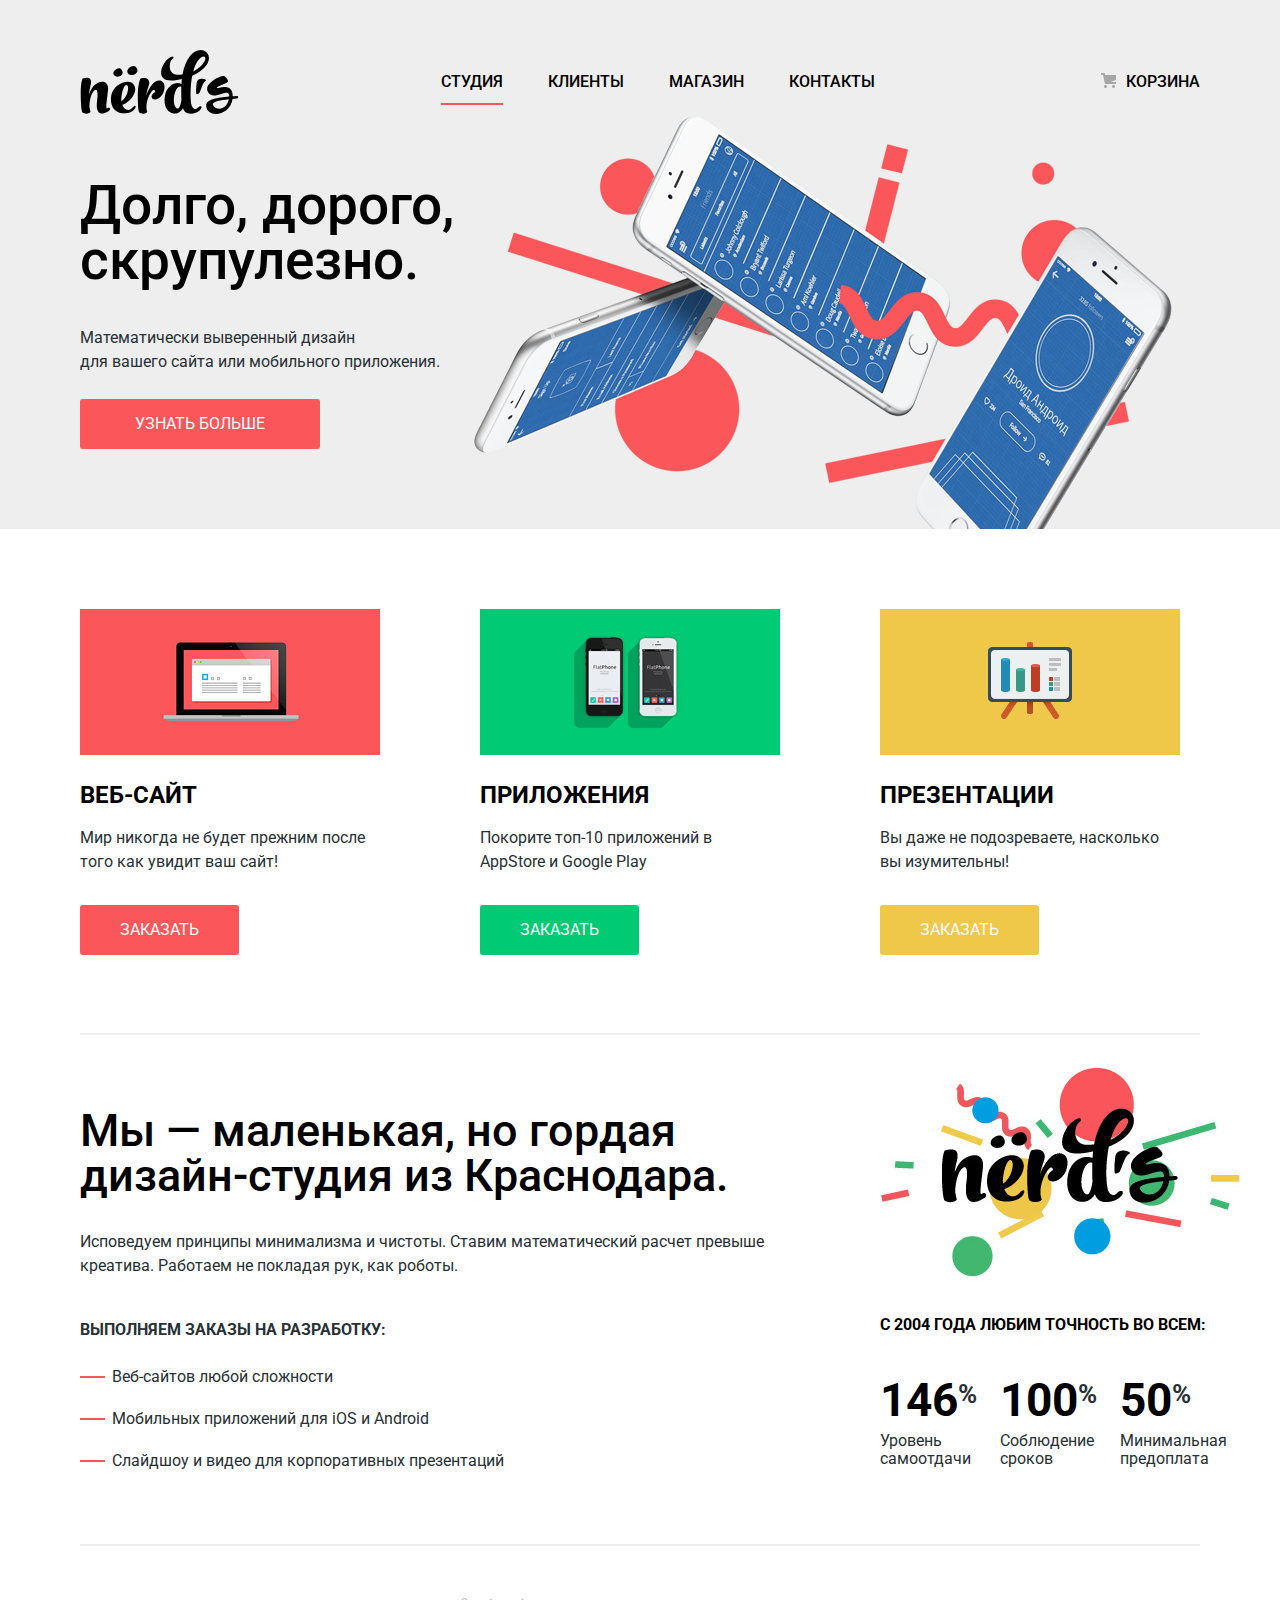
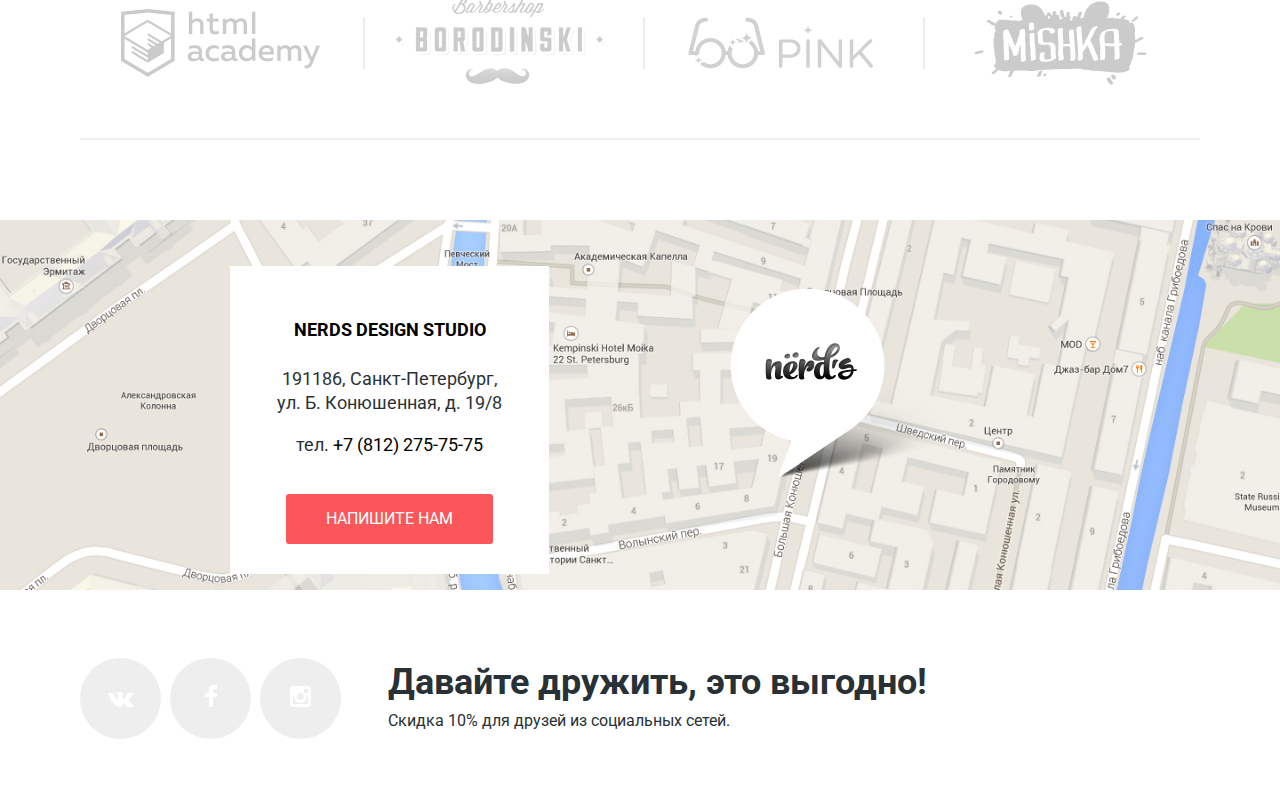
==== commit 68b344ba: "стилизация каталога" ====
--- a/index.html
+++ b/index.html
@@ -106,7 +106,7 @@
         <div class="company">
             <div class="container company-container">
                 <section class="about">
-                    <h2 class="visually-hidden ">О компани</h2>
+                    <h2 class="visually-hidden">О компани</h2>
                     <p class="about-large-text ">Мы — маленькая, но гордая дизайн-студия из Краснодара.</p>
                     <p class="about-text ">Исповедуем принципы минимализма и чистоты. Ставим математический расчет превыше креатива. Работаем не покладая рук, как роботы.</p>
                     <h3 class="about-title">Выполняем заказы на разработку:</h3>
@@ -139,66 +139,65 @@
 
         </div>
         <section class="partners">
+            <h2 class="visually-hidden">Наши партнеры</h2>
             <div class="container partners-container">
-                <h2>Наши партнеры</h2>
-                <div class="partners-list ">
-                    <div class="partners-item ">
-                        <a href="# ">
-                            <img src="img/logo/logo-1.png " width="199 " height="67 " alt="HTMLAcademy ">
-                        </a>
-                    </div>
-                    <div class="partners-item ">
-                        <a href="# ">
-                            <img src="img/logo/logo-2.png " width="209 " height="90 " alt="Borodinsky ">
-                        </a>
-                    </div>
-                    <div class="partners-item ">
-                        <a href="# ">
-                            <img src="img/logo/logo-3.png " width="185 " height="52 " alt="Pink ">
-                        </a>
-                    </div>
-                    <div class="partners-item ">
-                        <a href="# ">
-                            <img src="img/logo/logo-4.png " width="173 " height="84 " alt="Mishka ">
+                <div class="partners-list">
+                    <div class="partners-item">
+                        <a href="#!">
+                            <img class="partners-image-wrapper" src="img/logo/logo-1.png" width="199" height="67" alt="HTMLAcademy">
+                        </a>
+                    </div>
+                    <div class="partners-item">
+                        <a href="#!">
+                            <img class="partners-image-wrapper" src="img/logo/logo-2.png" width="209" height="90" alt="Borodinsky">
+                        </a>
+                    </div>
+                    <div class="partners-item">
+                        <a href="#!">
+                            <img class="partners-image-wrapper" src="img/logo/logo-3.png" width="185" height="52" alt="Pink">
+                        </a>
+                    </div>
+                    <div class="partners-item">
+                        <a href="#!">
+                            <img class="partners-image-wrapper" src="img/logo/logo-4.png" width="173" height="84" alt="Mishka">
                         </a>
                     </div>
                 </div>
             </div>
         </section>
-        <section class="contacts ">
-            <h2 class="visually-hidden ">Контакты</h2>
-            <div class="contact-card ">
-                <h3 class="contacts-title ">Nerds design studio</h3>
-                <address class="contacts-address ">191186, Санкт-Петербург, ул. Б. Конюшенная, д. 19/8</address>
-                <p class="contacts-phone ">тел. <a href="tel:+78122757575 ">+7 (812) 275-75-75</a></p>
-                <a class="button button-contacts " href="# ">Напишите нам</a>
-            </div>
-            <img class="contacts-map " src="img/maps/map.png " alt="Карта ">
-        </section>
+
     </main>
-    <footer class="main-footer ">
-        <h2 class="visually-hidden ">Мы в соцсетях</h2>
-        <div class="footer-box ">
-            <div class="container ">
-                <section class="social ">
-                    <ul class="social-list ">
-                        <li class="social-item ">
-                            <a class="social-button " href="https://vk.com/ "><img src="./img/icons/vk-icon.svg " alt="VK "></a>
-                        </li>
-                        <li class="social-item ">
-                            <a class="social-button " href="https://www.facebook.com/ ">
-                                <img src="./img/icons/fb-icon.svg "></a>
-                        </li>
-                        <li class="social-item ">
-                            <a class="social-button " href="https://instagram.com/ ">
-                                <img src="./img/icons/insta-icon.svg "></a>
-                        </li>
-                    </ul>
-                </section>
-                <div class="friendship ">
-                    <p class="friendship-title ">Давайте дружить, это выгодно!</p>
-                    <p class="friendship-text ">Скидка 10&#37; для друзей из социальных сетей.</p>
-                </div>
+    <section class="contacts">
+        <h2 class="visually-hidden">Контакты</h2>
+        <div class="contact-card">
+            <h3 class="contacts-title">Nerds design studio</h3>
+            <address class="contacts-address">191186, Санкт-Петербург, ул. Б. Конюшенная, д. 19/8</address>
+            <p class="contacts-phone">тел. <a href="tel:+78122757575 ">+7 (812) 275-75-75</a></p>
+            <a class="button button-contacts">Напишите нам</a>
+        </div>
+        <img class="contacts-map" src="img/maps/map.png" alt="Карта ">
+    </section>
+    <footer class="main-footer">
+        <h2 class="visually-hidden">Мы в соцсетях</h2>
+        <div class="container footer-contaier">
+            <section class="social">
+                <ul class="social-list">
+                    <li class="social-item">
+                        <a class="social-button" href="#!"><img src="./img/icons/vk-icon.svg" width="26" height="15" alt="VK"></a>
+                    </li>
+                    <li class="social-item">
+                        <a class="social-button" href="#!">
+                            <img src="./img/icons/fb-icon.svg" width="12" height="22" alt="FB"></a>
+                    </li>
+                    <li class="social-item">
+                        <a class="social-button" href="#!">
+                            <img src="./img/icons/insta-icon.svg" width="21" height="21" alt="INSTAGRAM"></a>
+                    </li>
+                </ul>
+            </section>
+            <div class="friendship">
+                <p class="friendship-title">Давайте дружить, это выгодно!</p>
+                <p class="friendship-text">Скидка 10&#37; для друзей из социальных сетей.</p>
             </div>
         </div>
     </footer>
--- a/css/style.css
+++ b/css/style.css
@@ -37,13 +37,13 @@
     color: var(--basic-font);
     min-height: 100%;
     display: grid;
-    grid-template-rows: min-content 1fr min-content;
+    grid-template-rows: min-content 1fr 1fr min-content;
     align-content: start;
 }
 
 *,
-::before,
-::after {
+ ::before,
+ ::after {
     box-sizing: border-box;
 }
 
@@ -62,6 +62,19 @@
     width: 1px;
     height: 1px;
     margin: -1px;
+}
+
+.visually-hidden-filter {
+    position: absolute;
+    width: 1px;
+    height: 1px;
+    margin: -1px;
+    border: 0;
+    padding: 0;
+    white-space: nowrap;
+    clip-path: inset(100%);
+    clip: rect(0 0 0 0);
+    overflow: hidden;
 }
 
 .hidden {
@@ -134,61 +147,8 @@
     background-color: var(--yellow-dark);
 }
 
-.button-catalog,
-.button-next {
-    background-color: var(--basic-dark);
-    line-height: 18px;
-    color: var(--basic-black);
-}
-
-.button.button-catalog:hover {
-    background-color: var(--basic-extra-light);
-}
-
-.button.button-catalog:active {
-    background-color: var(--basic-neutral);
-}
-
-.button.button-next:hover {
-    background-color: var(--basic-extra-light);
-}
-
-.button.button-next:active {
-    background-color: var(--basic-neutral);
-}
-
-.button-pagination {
-    background-color: var(--basic-dark);
-    padding: 16px 16px;
-    color: var(--basic-black);
-}
-
-.button.button-pagination:hover {
-    background-color: var(--basic-extra-light);
-}
-
-.button.button-pagination:active {
-    background-color: var(--basic-neutral);
-}
-
 .catalog-card-button {
     min-width: 200px;
-}
-
-.social-button {
-    background-color: var(--basic-dark);
-    border-radius: 35px;
-    font-size: 9px;
-    padding: 26px 9px;
-    text-decoration: none;
-}
-
-.social-button:hover {
-    background-color: var(--basic-red);
-}
-
-.social-button:active {
-    background-color: var(--basic-red-extra);
 }
 
 
@@ -217,6 +177,10 @@
     height: 65px;
 }
 
+.header-logo img:active {
+    opacity: 0.2;
+}
+
 .site-navigation {
     display: flex;
     flex-wrap: wrap;
@@ -263,6 +227,10 @@
 }
 
 .basket a {
+    font-weight: 500;
+    font-size: 16px;
+    line-height: 30px;
+    text-transform: uppercase;
     color: var(--basic-black);
 }
 
@@ -563,21 +531,61 @@
 
 .partners-container {
     display: flex;
-    flex-direction: row;
-    padding-top: 46px;
-    padding-bottom: 44px;
+    position: relative;
+    padding-top: 52px;
+    padding-bottom: 52px;
+}
+
+.partners-container::after {
+    content: "";
+    position: absolute;
+    bottom: 0;
+    left: 20px;
+    right: 20px;
+    height: 2px;
+    background: var(--basic-dark);
 }
 
 .partners-list {
     display: flex;
-    flex-direction: row;
+    width: 1120px;
+    -webkit-justify-content: center;
     justify-content: center;
-    align-items: center;
 }
 
 .partners-item {
+    display: flex;
+    position: relative;
     width: 298px;
     align-items: center;
+    -webkit-justify-content: center;
+    justify-content: center;
+}
+
+.partners-item:nth-child(n):not(:last-child)::before {
+    content: "";
+    position: absolute;
+    left: 283px;
+    height: 52px;
+    width: 2px;
+    background: var(--basic-dark);
+}
+
+.partners-image-wrapper {
+    display: block;
+    width: 100%;
+    height: auto;
+    overflow: hidden;
+    object-fit: contain;
+    opacity: 0.2;
+}
+
+.partners-image-wrapper:hover {
+    opacity: 1.0;
+}
+
+.partners-image-wrapper:active {
+    opacity: 0.1;
 }
 
 
@@ -585,17 +593,15 @@
 
 .contacts {
     color: var(--basic-black);
-    background: var(--basic-dark) 50% 0 no-repeat;
-    height: 416px;
-    width: 1440px;
     position: relative;
     margin: auto;
+    width: 100%;
 }
 
 .contacts::before {
     content: "";
     position: absolute;
-    top: 22%;
+    top: 33%;
     left: 57%;
     background-image: url("../img/maps/marker.png");
     background-repeat: no-repeat;
@@ -616,33 +622,39 @@
     height: 308px;
     background-color: var(--basic-white);
     position: absolute;
-    top: 12%;
-    left: 10%;
-}
-
-.contacts-map {
-    width: 1440px;
-    height: 416px;
-    margin: 0 auto;
-}
-
-.contacts a {
-    color: var(--basic-white);
-    font-weight: 500;
-    line-height: 18px;
+    top: 28%;
+    left: 18%;
 }
 
 .contacts-title {
+    font-size: 18px;
+    font-weight: 700;
     line-height: 30px;
-}
-
-.contacts-address,
-.contacts-phone {
-    line-height: 18px;
-    width: 230px;
-    height: 52px;
+    margin: 0;
+    margin-bottom: 22px;
+    margin-top: 49px;
+    text-transform: uppercase;
+}
+
+.contacts-address {
+    font-size: 18px;
+    font-weight: 400;
+    margin: 0;
+    margin-bottom: 18px;
     font-style: normal;
     text-align: center;
+    width: 230px;
+    color: var(--basic-font);
+}
+
+.contacts-phone {
+    font-size: 18px;
+    font-weight: 400;
+    margin: 0;
+    margin-bottom: 37px;
+    font-style: normal;
+    text-align: center;
+    color: var(--basic-font);
 }
 
 .contacts .contacts-phone a {
@@ -654,150 +666,155 @@
     text-decoration: none;
 }
 
+.contacts-map {
+    display: block;
+    width: 100%;
+    margin-top: 80px;
+}
+
+
+/* FOOTER */
+
+.footer-contaier {
+    display: flex;
+    height: 217px;
+    justify-content: space-between;
+    align-items: center;
+}
+
+.social {
+    display: flex;
+    width: 308px;
+}
+
+.social-list {
+    display: flex;
+    margin: 0;
+    padding: 0;
+    list-style: none;
+}
+
+.social-item:nth-child(n):not(:last-child) {
+    margin-right: 9px;
+}
+
+.social a {
+    color: var(--basic-white);
+}
+
+.social-button {
+    background-color: var(--basic-dark);
+    width: 81px;
+    height: 81px;
+    display: block;
+    border-radius: 50px;
+    line-height: 88px;
+    text-align: center;
+}
+
+.social-button:hover {
+    background-color: var(--basic-red);
+}
+
+.social-button:active {
+    background-color: var(--basic-red-extra);
+}
+
+.friendship {
+    display: flex;
+    flex-direction: column;
+    width: 812px;
+}
+
+.friendship-title {
+    font-size: 36px;
+    line-height: 36px;
+    font-weight: 700;
+    margin: 0;
+    margin-bottom: 10px;
+}
+
+.friendship-text {
+    font-size: 16px;
+    line-height: 22px;
+    font-weight: 400;
+    margin: 0;
+}
+
 
 /* CATALOG */
 
-.content-box {
+.score-container {
+    font-size: 55px;
+    line-height: 55px;
+    font-weight: 500;
+    color: var(--basic-black);
+    text-align: center;
+    padding-bottom: 108px;
+    padding-top: 8px;
+}
+
+.box-container {
     display: flex;
     margin-top: 55px;
-    margin-bottom: 60px;
 }
 
 .catalog-filter {
     display: flex;
-    width: 400px;
-}
-
-.catalog-filter form {
-    display: flex;
-    margin: 0;
-    padding: 0;
-    width: 260px;
+    margin: 0;
+    padding: 0;
+    width: 262px;
+    margin-right: 102px;
     flex-direction: column;
+}
+
+.catalog-filter legend {
+    font-size: 18px;
+    line-height: 30px;
+    font-weight: 700;
+    color: var(--basic-black);
+    text-transform: uppercase;
 }
 
 .catalog-filter fieldset {
     border: none;
 }
 
-.catalog-filter legend {
-    margin-bottom: 16px;
-}
-
-.catalog-filter legend:first-child {
+form {
+    display: flex;
+    margin: 0;
+    padding: 0;
+    flex-direction: column;
+}
+
+.filter-price {
+    display: flex;
+    margin: 0;
+    padding: 0;
+    margin-bottom: 54px;
+}
+
+.filter-price legend {
     margin-bottom: 48px;
 }
 
-.catalog-filter li {
-    margin-bottom: 15px;
-}
-
-.filter-price {
-    display: flex;
-    height: 220px;
-    margin: 0;
-    padding: 0;
-    margin-bottom: 54px;
-    margin-top: 18px;
-}
-
 .price-list {
-    margin-top: 48px;
-}
-
-.filter-form {
-    display: flex;
-    height: 180px;
-    margin: 0;
-    padding: 0;
-    margin-bottom: 43px;
-}
-
-.radio-list {
-    display: flex;
-    flex-direction: column;
-}
-
-.radio-item {
-    margin-right: 11px;
-}
-
-.filter-specials {
-    display: flex;
-    height: 250px;
-    margin: 0;
-    padding: 0;
-    margin-bottom: 50px;
-}
-
-.catalig-wrapper {
-    width: 760px;
-    display: flex;
-    flex-direction: column;
-}
-
-.sortling {
-    display: flex;
-    width: 760px;
-    flex-direction: row;
-    justify-content: flex-start;
-    align-items: center;
-    margin-bottom: 30px;
-}
-
-.sortling-title {
-    margin-right: 100px;
-}
-
-.sortling-list {
-    display: flex;
-    justify-content: flex-end;
-}
-
-.sortling-icon {
-    display: flex;
-    justify-content: flex-end;
-}
-
-.catalog {
-    display: flex;
-    flex-wrap: wrap;
-    justify-content: flex-start;
-    align-items: flex-start;
-    align-content: flex-start;
-}
-
-.main-content h1 {
-    font-weight: 500;
-    font-size: 55px;
-    line-height: 55px;
-    text-align: center;
-    margin: auto;
-    background-color: var(--basic-dark);
-    height: 191px;
-    width: 1440px;
-    padding-top: 50px;
-    ;
-}
-
-.main-content legend {
+    list-style: none;
+    margin: 0;
+    padding: 0;
     text-transform: uppercase;
-    font-weight: bold;
-}
-
-
-/*Filters*/
+}
 
 .range-control {
     background-color: var(--basic-dark);
     border-radius: 2px;
-    width: 240px;
-    height: 60px;
+    width: 262px;
+    height: 80px;
     text-align: center;
     line-height: 50px;
     color: var(--basic-white);
     padding: 20px;
-    ;
+    margin-bottom: 14px;
 }
 
 input[type='range'] {
@@ -814,49 +831,324 @@
     width: 4px;
 }
 
-label .subscribe-field {
-    margin-left: 11px;
-}
-
 .colortext {
     background: var(--basic-dark);
     width: 80px;
     height: 38px;
 }
 
+fieldset label:not(.filter-price label) {
+    margin-left: 29px;
+}
+
+.filter-price label:not(:first-child) {
+    margin-left: 30px;
+}
+
+.filter-price label {
+    margin-right: 11px;
+}
+
+.filter-forms {
+    margin: 0;
+    padding: 0;
+    margin-bottom: 43px;
+}
+
+.filter-forms legend {
+    margin-bottom: 13px;
+}
+
+.radio-list {
+    font-size: 16px;
+    line-height: 19px;
+    font-weight: 400;
+    color: var(--light-font);
+    list-style: none;
+    margin: 0;
+    padding: 0;
+}
+
+.radio-list li:nth-child(n):not(:last-child) {
+    margin-bottom: 15px;
+}
+
 .radio-list li,
 .check-list li {
     text-transform: none;
 }
 
+.radio-item label {
+    position: relative;
+    display: block;
+    cursor: pointer;
+    user-select: none;
+}
+
+.filter-input-radio+label::before {
+    content: "";
+    position: absolute;
+    left: -30px;
+    top: -2px;
+    width: 21px;
+    height: 21px;
+    border: 4px solid #000000;
+    border-radius: 50px;
+    opacity: 0.4;
+}
+
+.filter-input-radio+label::after {
+    content: "";
+    position: absolute;
+    left: -24px;
+    top: 3.5px;
+    width: 9px;
+    height: 9px;
+    background-color: var(--basic-black);
+    border-radius: 50px;
+    opacity: 0;
+}
+
+.filter-input-radio:checked+label::after {
+    opacity: 0.4;
+}
+
+.filter-specials {
+    display: flex;
+    margin: 0;
+    padding: 0;
+    margin-bottom: 48px;
+}
+
+.filter-specials legend {
+    margin-bottom: 14px;
+}
+
+.check-list {
+    font-size: 16px;
+    line-height: 19px;
+    font-weight: 400;
+    color: var(--light-font);
+    list-style: none;
+    margin: 0;
+    padding: 0;
+}
+
+.check-list li:nth-child(n):not(:last-child) {
+    margin-bottom: 17px;
+}
+
+.check-item label {
+    position: relative;
+    display: block;
+    cursor: pointer;
+    user-select: none;
+}
+
+.filter-input-checkbox:hover+label,
+.filter-input-checkbox:focus+label {
+    color: var(--special);
+}
+
+.filter-input-checkbox+label::before {
+    content: "";
+    position: absolute;
+    left: -30px;
+    top: -2px;
+    width: 21px;
+    height: 21px;
+    border: 2px solid #000000;
+    border-radius: 2px;
+    opacity: 0.4;
+}
+
+.filter-input-checkbox+label::after {
+    content: "";
+    position: absolute;
+    top: -3px;
+    left: -31px;
+    width: 25px;
+    height: 23px;
+    background-image: url("../img/icons/checkbox-on.svg");
+    background-repeat: no-repeat;
+    background-position: 0 0;
+    opacity: 0;
+}
+
+.filter-input-checkbox:checked+label::after {
+    opacity: 0.4;
+}
+
+.button-catalog {
+    background-color: var(--basic-dark);
+    padding: 17px 89px;
+    color: var(--basic-black);
+    font-weight: 500;
+    width: 260px;
+}
+
+.button-catalog:hover {
+    background-color: var(--basic-extra-light);
+}
+
+.button-catalog:active {
+    background-color: var(--basic-neutral);
+}
+
+.catalog-wrapper {
+    width: 760px;
+    display: flex;
+    flex-direction: column;
+    margin: 0;
+    padding: 0;
+}
+
+.sortling {
+    display: flex;
+    flex-direction: row;
+    justify-content: flex-start;
+    align-items: center;
+    margin: 0;
+    padding: 0;
+    margin-bottom: 48px;
+}
+
+.sortling-title {
+    font-size: 18px;
+    line-height: 30px;
+    font-weight: 700;
+    text-transform: uppercase;
+    margin: 0;
+    padding: 0;
+    margin-right: 265px;
+}
+
+.sortling-list {
+    display: flex;
+    list-style: none;
+    justify-content: center;
+    margin: 0;
+    padding: 0;
+    margin-right: 30px;
+    ;
+}
+
+.sortling-list {
+    font-size: 14px;
+    line-height: 18px;
+}
+
 .sortling-list li {
-    display: inline;
-    margin-right: 15px;
-    align-items: center;
-}
-
-.sortling-list a,
+    opacity: 0.3;
+}
+
+.sortling-list li:not(:last-child) {
+    margin-right: 26px;
+}
+
+.sortling-list li:hover {
+    opacity: 0.6;
+}
+
+.sortling-list li:active {
+    opacity: 1.0;
+}
+
+.sortling-list a {
+    text-decoration: none;
+    text-transform: uppercase;
+    color: var(--basic-black);
+}
+
+.sortling-icon {
+    display: flex;
+    justify-content: flex-end;
+}
+
 .sortling-icon a {
-    text-transform: uppercase;
-    text-decoration: none;
-    font-size: 14px;
-    color: var(--basic-black);
-}
-
-.sortling-icon {
-    visibility: hidden;
-}
-
-
-/*Catalog card*/
+    color: var(--basic-black);
+}
+
+.sortling-icon a:hover {
+    opacity: 0.6;
+}
+
+.sortling-icon a:active {
+    opacity: 1.0;
+}
+
+.sortling-icon .icon-up {
+    padding-left: 10px;
+    padding-right: 11px;
+    position: relative;
+}
+
+.icon-up::before {
+    content: "";
+    position: absolute;
+    top: 28%;
+    height: 10px;
+    width: 11px;
+    background-image: url("../img/icons/sort-down.svg");
+    background-repeat: no-repeat;
+    background-position: 0 0;
+    opacity: 0.2;
+}
+
+.sortling-icon .icon-down {
+    padding-left: 10px;
+    position: relative;
+}
+
+.icon-down::before {
+    content: "";
+    position: absolute;
+    top: 28%;
+    height: 10px;
+    width: 11px;
+    background-image: url("../img/icons/sort-up.svg");
+    background-repeat: no-repeat;
+    background-position: 0 0;
+    opacity: 0.2;
+}
+
+
+/* Catalog */
+
+.catalog {
+    display: flex;
+    flex-wrap: wrap;
+    justify-content: flex-start;
+    align-items: flex-start;
+    align-content: flex-start;
+    margin-bottom: 24px;
+}
+
+.catalog-card:nth-of-type(odd) {
+    margin-bottom: 30px;
+    margin-right: 40px;
+}
+
+.catalog-card:nth-of-type(even) {
+    margin-bottom: 30px;
+    margin-right: 0;
+}
 
 .catalog-card {
     display: inline-block;
     vertical-align: bottom;
-    width: 360px;
-    margin-bottom: 32px;
+    width: 358px;
     position: relative;
-    margin-right: 18px;
+}
+
+.catalog-card:hover .catalog-card-content {
+    opacity: 1;
+}
+
+.catalog-image {
+    display: block;
+    width: 358px;
+    height: 578px;
 }
 
 .catalog-card-content {
@@ -865,16 +1157,16 @@
     text-align: center;
     padding: 26px 40px 45px;
     bottom: 0;
+    position: absolute;
     opacity: 0;
 }
 
-.catalog-card:hover .catalog-card-content {
-    opacity: 1;
-}
-
 .catalog-card-title {
     margin: 0;
+    padding: 0;
     margin-bottom: 15px;
+    text-transform: uppercase;
+    color: var(--basic-black);
 }
 
 .catalog-card-title a {
@@ -886,7 +1178,8 @@
 }
 
 .catalog-card-title a:active {
-    color: var(--basic-black-activ);
+    color: var(--basic-black);
+    opacity: 0.3;
 }
 
 .catalog-card-text {
@@ -902,71 +1195,53 @@
 /*Pagination*/
 
 .pagination {
-    margin-top: 22px;
+    display: flex;
+    margin: 0;
+    padding: 0;
+}
+
+.pagination-list {
+    margin: 0;
+    padding: 0;
 }
 
 .pagination-list li {
     display: inline;
-    margin-right: 15px;
-    align-items: center;
-    text-decoration: none;
-}
-
-.pagination-list a {
-    text-decoration: none;
-    color: var(--basic-black);
-}
-
-
-/* FOOTER */
-
-.main-footer {
-    color: var(--basic-black);
-}
-
-.footer-box .container {
-    display: flex;
-    height: 217px;
-    justify-content: flex-start;
-    align-items: center;
-}
-
-.social {
-    display: flex;
-    width: 300px;
-    justify-content: center;
-}
-
-.social-list {
-    display: flex;
-    margin-left: 140px;
-}
-
-.social-item {
-    margin-right: 15px;
-}
-
-.friendship {
-    display: flex;
-    flex-direction: column;
-    margin-right: 240px;
-}
-
-.social a {
-    color: var(--basic-white);
-}
-
-.footer-box p {
-    text-transform: none;
-    text-decoration: none;
-    margin: 0;
-    padding: 0;
-}
-
-.friendship-title {
-    font-weight: bold;
-    font-size: 36px;
-    line-height: 36px;
-    text-transform: none;
-    text-decoration: none;
-}
+    line-height: 18px;
+}
+
+.pagination-list li:nth-child(n):not(:last-child) {
+    margin-right: 11px;
+}
+
+.pagination-button {
+    background-color: var(--basic-dark);
+    padding: 17px 20px;
+    color: var(--basic-black);
+}
+
+.pagination-button:hover {
+    background-color: var(--basic-extra-light);
+}
+
+.pagination-button:active {
+    background-color: var(--basic-neutral);
+    color: var(--basic-black);
+    opacity: 0.3;
+}
+
+.pagination-button-next {
+    background-color: var(--basic-dark);
+    line-height: 18px;
+    color: var(--basic-black);
+}
+
+.pagination-button-next:hover {
+    background-color: var(--basic-extra-light);
+}
+
+.pagination-button-next:active {
+    background-color: var(--basic-neutral);
+    color: var(--basic-black);
+    opacity: 0.3;
+}
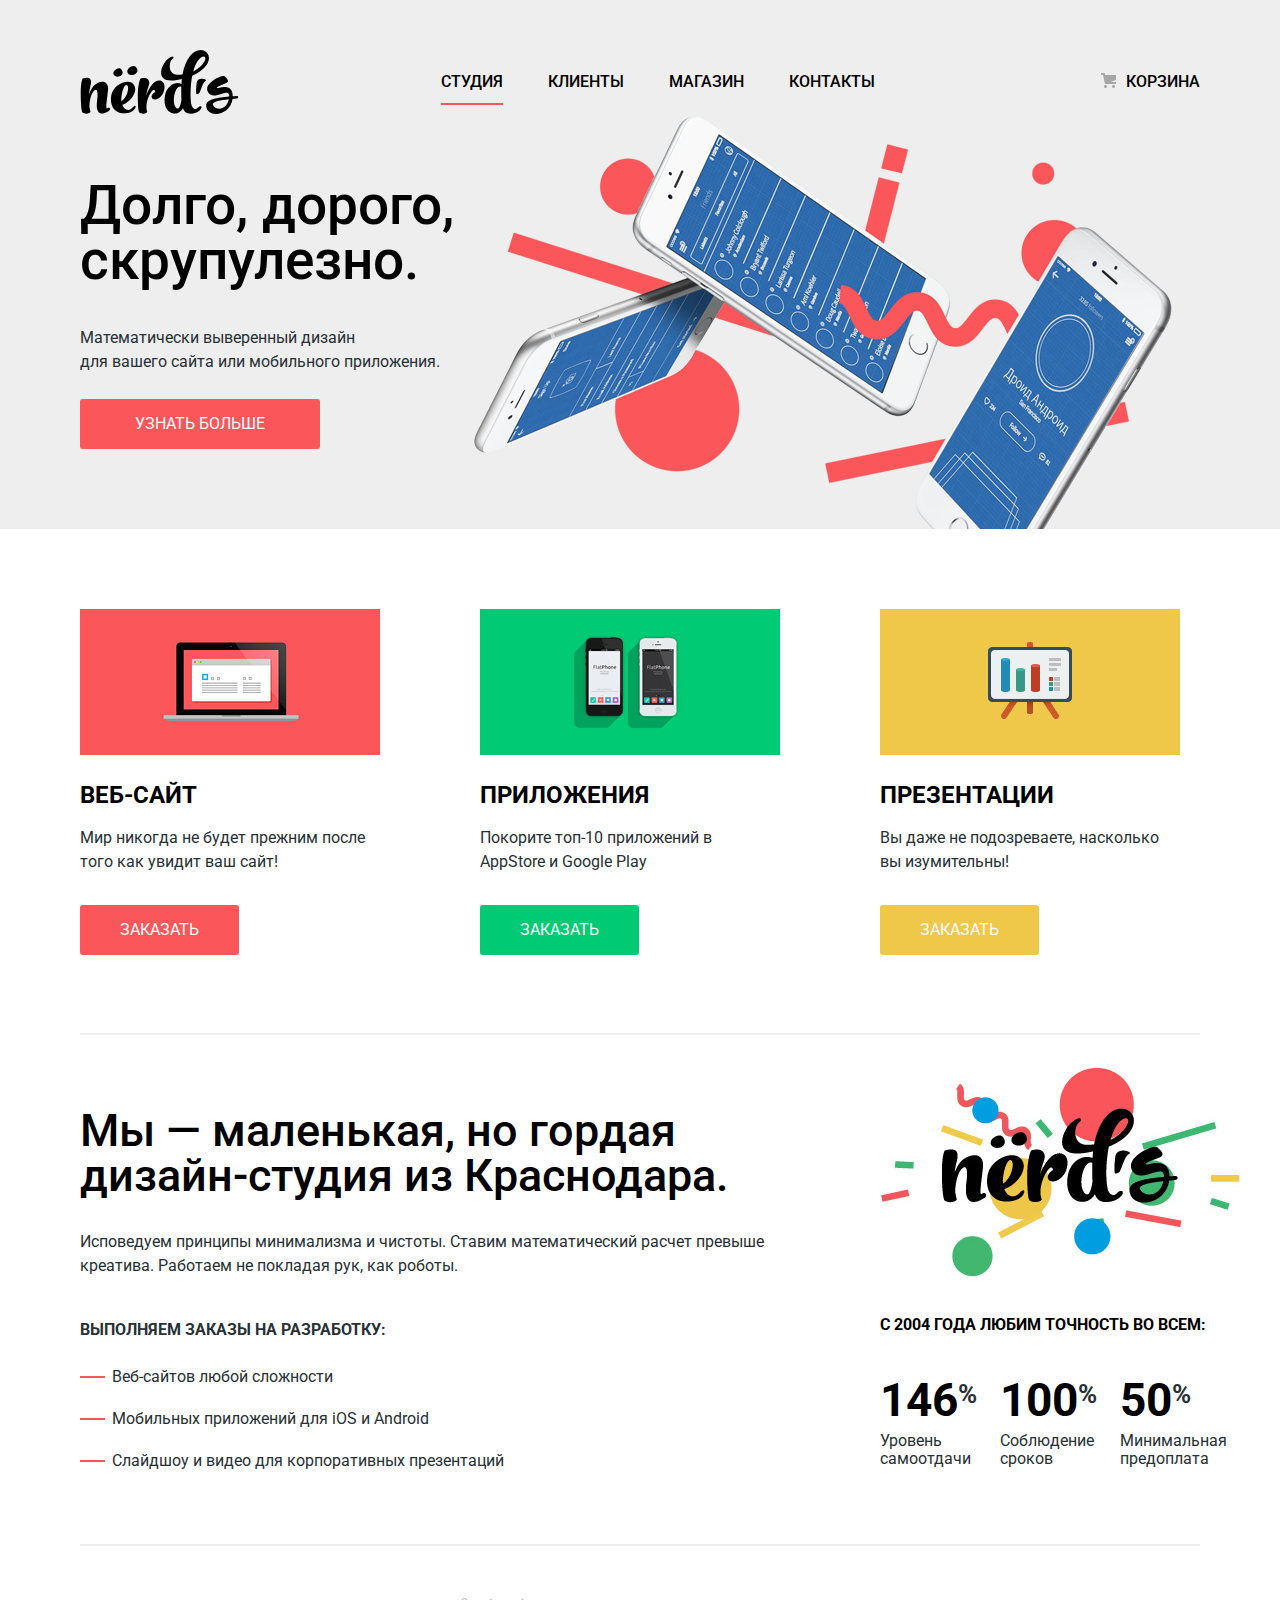
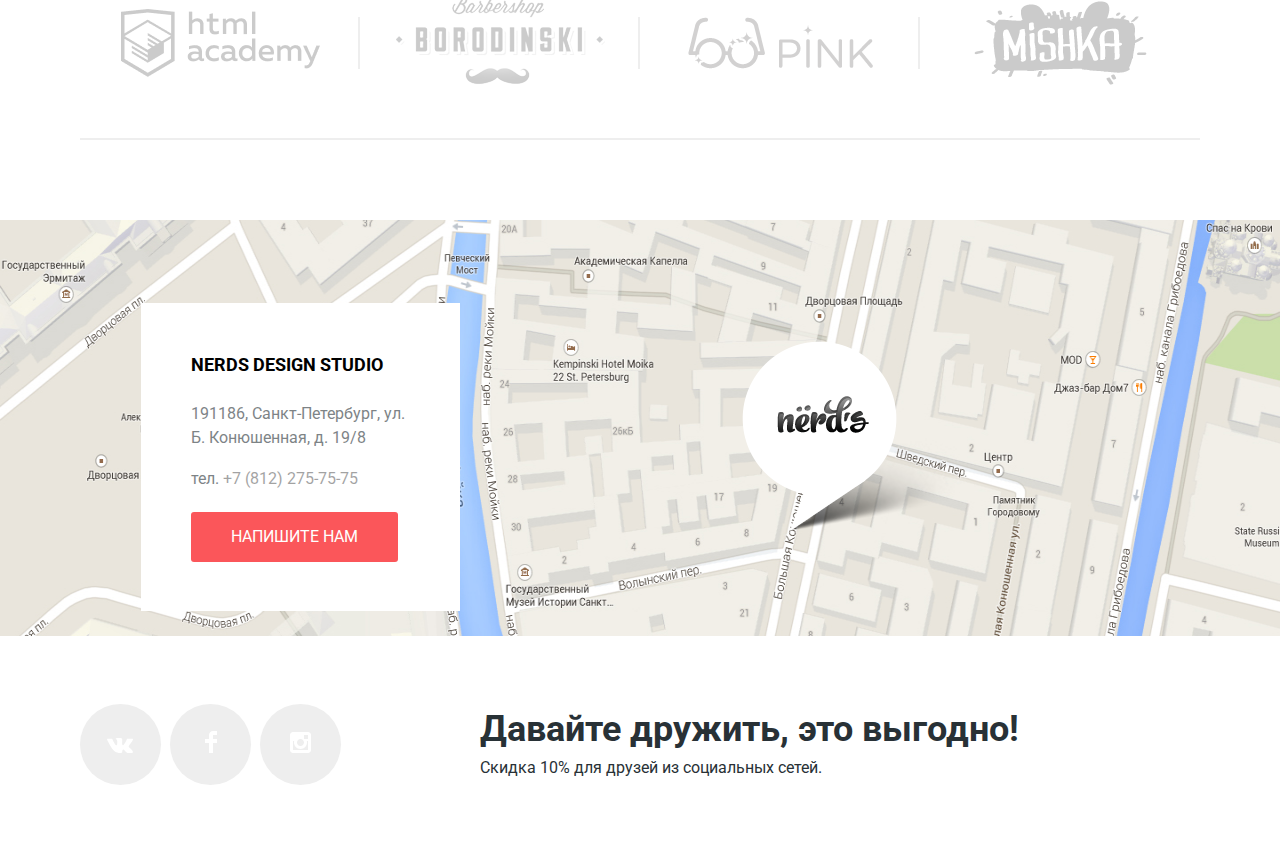
==== commit 5ed114f9: "декоративные элементы главной страницы" ====
--- a/index.html
+++ b/index.html
@@ -144,22 +144,22 @@
                 <div class="partners-list">
                     <div class="partners-item">
                         <a href="#!">
-                            <img class="partners-image-wrapper" src="img/logo/logo-1.png" width="199" height="67" alt="HTMLAcademy">
-                        </a>
-                    </div>
-                    <div class="partners-item">
-                        <a href="#!">
-                            <img class="partners-image-wrapper" src="img/logo/logo-2.png" width="209" height="90" alt="Borodinsky">
-                        </a>
-                    </div>
-                    <div class="partners-item">
-                        <a href="#!">
-                            <img class="partners-image-wrapper" src="img/logo/logo-3.png" width="185" height="52" alt="Pink">
-                        </a>
-                    </div>
-                    <div class="partners-item">
-                        <a href="#!">
-                            <img class="partners-image-wrapper" src="img/logo/logo-4.png" width="173" height="84" alt="Mishka">
+                            <img class="partners-image" src="img/logo/logo-1.png" width="199" height="67" alt="HTMLAcademy">
+                        </a>
+                    </div>
+                    <div class="partners-item">
+                        <a href="#!">
+                            <img class="partners-image" src="img/logo/logo-2.png" width="209" height="90" alt="Borodinsky">
+                        </a>
+                    </div>
+                    <div class="partners-item">
+                        <a href="#!">
+                            <img class="partners-image" src="img/logo/logo-3.png" width="185" height="52" alt="Pink">
+                        </a>
+                    </div>
+                    <div class="partners-item">
+                        <a href="#!">
+                            <img class="partners-image" src="img/logo/logo-4.png" width="173" height="84" alt="Mishka">
                         </a>
                     </div>
                 </div>
@@ -175,7 +175,7 @@
             <p class="contacts-phone">тел. <a href="tel:+78122757575 ">+7 (812) 275-75-75</a></p>
             <a class="button button-contacts">Напишите нам</a>
         </div>
-        <img class="contacts-map" src="img/maps/map.png" alt="Карта ">
+        <img class="contacts-map" src="img/maps/map.png" width="1440" height="416" alt="Карта">
     </section>
     <footer class="main-footer">
         <h2 class="visually-hidden">Мы в соцсетях</h2>
@@ -183,15 +183,15 @@
             <section class="social">
                 <ul class="social-list">
                     <li class="social-item">
-                        <a class="social-button" href="#!"><img src="./img/icons/vk-icon.svg" width="26" height="15" alt="VK"></a>
+                        <a class="social-button" href="#!"><img src="./img/icons/vk-icon.svg" alt="VK "></a>
                     </li>
                     <li class="social-item">
                         <a class="social-button" href="#!">
-                            <img src="./img/icons/fb-icon.svg" width="12" height="22" alt="FB"></a>
+                            <img src="./img/icons/fb-icon.svg "></a>
                     </li>
                     <li class="social-item">
                         <a class="social-button" href="#!">
-                            <img src="./img/icons/insta-icon.svg" width="21" height="21" alt="INSTAGRAM"></a>
+                            <img src="./img/icons/insta-icon.svg "></a>
                     </li>
                 </ul>
             </section>
--- a/css/style.css
+++ b/css/style.css
@@ -529,6 +529,10 @@
 
 /*Partners*/
 
+.partners {
+    margin-bottom: 80px;
+}
+
 .partners-container {
     display: flex;
     position: relative;
@@ -556,7 +560,7 @@
 .partners-item {
     display: flex;
     position: relative;
-    width: 298px;
+    width: 25%;
     align-items: center;
     -webkit-justify-content: center;
     justify-content: center;
@@ -565,13 +569,13 @@
 .partners-item:nth-child(n):not(:last-child)::before {
     content: "";
     position: absolute;
-    left: 283px;
+    right: 0;
     height: 52px;
     width: 2px;
     background: var(--basic-dark);
 }
 
-.partners-image-wrapper {
+.partners-image {
     display: block;
     width: 100%;
     height: auto;
@@ -580,11 +584,11 @@
     opacity: 0.2;
 }
 
-.partners-image-wrapper:hover {
+.partners-image:hover {
     opacity: 1.0;
 }
 
-.partners-image-wrapper:active {
+.partners-image:active {
     opacity: 0.1;
 }
 
@@ -601,8 +605,8 @@
 .contacts::before {
     content: "";
     position: absolute;
-    top: 33%;
-    left: 57%;
+    top: 29%;
+    left: 58%;
     background-image: url("../img/maps/marker.png");
     background-repeat: no-repeat;
     background-position: 0 0;
@@ -612,18 +616,13 @@
 }
 
 .contact-card {
-    display: flex;
-    flex-direction: column;
-    align-items: center;
-}
-
-.contact-card {
     width: 319px;
     height: 308px;
     background-color: var(--basic-white);
     position: absolute;
-    top: 28%;
-    left: 18%;
+    top: 20%;
+    left: 11%;
+    padding: 47px 50px 47px;
 }
 
 .contacts-title {
@@ -631,34 +630,33 @@
     font-weight: 700;
     line-height: 30px;
     margin: 0;
-    margin-bottom: 22px;
-    margin-top: 49px;
     text-transform: uppercase;
+    padding-bottom: 22px;
 }
 
 .contacts-address {
-    font-size: 18px;
+    font-size: 16px;
     font-weight: 400;
-    margin: 0;
-    margin-bottom: 18px;
     font-style: normal;
-    text-align: center;
-    width: 230px;
     color: var(--basic-font);
+    opacity: 0.6;
+    padding-bottom: 17px;
 }
 
 .contacts-phone {
-    font-size: 18px;
+    font-size: 16px;
     font-weight: 400;
-    margin: 0;
-    margin-bottom: 37px;
     font-style: normal;
-    text-align: center;
     color: var(--basic-font);
+    opacity: 0.6;
+    margin: 0;
+    padding-bottom: 21px;
+    ;
 }
 
 .contacts .contacts-phone a {
     color: var(--basic-black);
+    opacity: 0.6;
 }
 
 .contacts a:hover,
@@ -669,7 +667,7 @@
 .contacts-map {
     display: block;
     width: 100%;
-    margin-top: 80px;
+    min-height: 416px;
 }
 
 
@@ -677,14 +675,14 @@
 
 .footer-contaier {
     display: flex;
-    height: 217px;
     justify-content: space-between;
     align-items: center;
+    padding-top: 68px;
+    padding-bottom: 68px;
 }
 
 .social {
-    display: flex;
-    width: 308px;
+    margin-right: 139px;
 }
 
 .social-list {
@@ -720,9 +718,11 @@
     background-color: var(--basic-red-extra);
 }
 
+.social-button img:active {
+    opacity: 0.3;
+}
+
 .friendship {
-    display: flex;
-    flex-direction: column;
     width: 812px;
 }
 
@@ -757,6 +757,7 @@
 .box-container {
     display: flex;
     margin-top: 55px;
+    margin-bottom: 80px;
 }
 
 .catalog-filter {
@@ -838,7 +839,7 @@
 }
 
 fieldset label:not(.filter-price label) {
-    margin-left: 29px;
+    margin-left: 31px;
 }
 
 .filter-price label:not(:first-child) {
@@ -885,14 +886,20 @@
     user-select: none;
 }
 
+.filter-input-radio:hover+label,
+.filter-input-radio:focus+label {
+    color: var(--basic-black);
+    opacity: 0.7;
+}
+
 .filter-input-radio+label::before {
     content: "";
     position: absolute;
-    left: -30px;
+    left: -29px;
     top: -2px;
-    width: 21px;
-    height: 21px;
-    border: 4px solid #000000;
+    width: 22px;
+    height: 22px;
+    border: 3px solid #000000;
     border-radius: 50px;
     opacity: 0.4;
 }
@@ -900,8 +907,8 @@
 .filter-input-radio+label::after {
     content: "";
     position: absolute;
-    left: -24px;
-    top: 3.5px;
+    left: -23px;
+    top: 4.1px;
     width: 9px;
     height: 9px;
     background-color: var(--basic-black);
@@ -910,7 +917,11 @@
 }
 
 .filter-input-radio:checked+label::after {
-    opacity: 0.4;
+    opacity: 0.9;
+}
+
+.filter-input-radio:checked+label::before {
+    opacity: 0.9;
 }
 
 .filter-specials {
@@ -947,13 +958,14 @@
 
 .filter-input-checkbox:hover+label,
 .filter-input-checkbox:focus+label {
-    color: var(--special);
+    color: var(--basic-black);
+    opacity: 0.7;
 }
 
 .filter-input-checkbox+label::before {
     content: "";
     position: absolute;
-    left: -30px;
+    left: -29px;
     top: -2px;
     width: 21px;
     height: 21px;
@@ -976,7 +988,11 @@
 }
 
 .filter-input-checkbox:checked+label::after {
-    opacity: 0.4;
+    opacity: 0.9;
+}
+
+.filter-input-checkbox:checked+label::before {
+    opacity: 0;
 }
 
 .button-catalog {
@@ -984,7 +1000,6 @@
     padding: 17px 89px;
     color: var(--basic-black);
     font-weight: 500;
-    width: 260px;
 }
 
 .button-catalog:hover {
@@ -1019,7 +1034,6 @@
     font-weight: 700;
     text-transform: uppercase;
     margin: 0;
-    padding: 0;
     margin-right: 265px;
 }
 
@@ -1086,12 +1100,13 @@
 .icon-up::before {
     content: "";
     position: absolute;
-    top: 28%;
+    top: -4px;
     height: 10px;
     width: 11px;
     background-image: url("../img/icons/sort-down.svg");
     background-repeat: no-repeat;
     background-position: 0 0;
+    margin-left: -4px;
     opacity: 0.2;
 }
 
@@ -1103,12 +1118,13 @@
 .icon-down::before {
     content: "";
     position: absolute;
-    top: 28%;
+    top: -4px;
     height: 10px;
     width: 11px;
     background-image: url("../img/icons/sort-up.svg");
     background-repeat: no-repeat;
     background-position: 0 0;
+    margin-left: 6px;
     opacity: 0.2;
 }
 
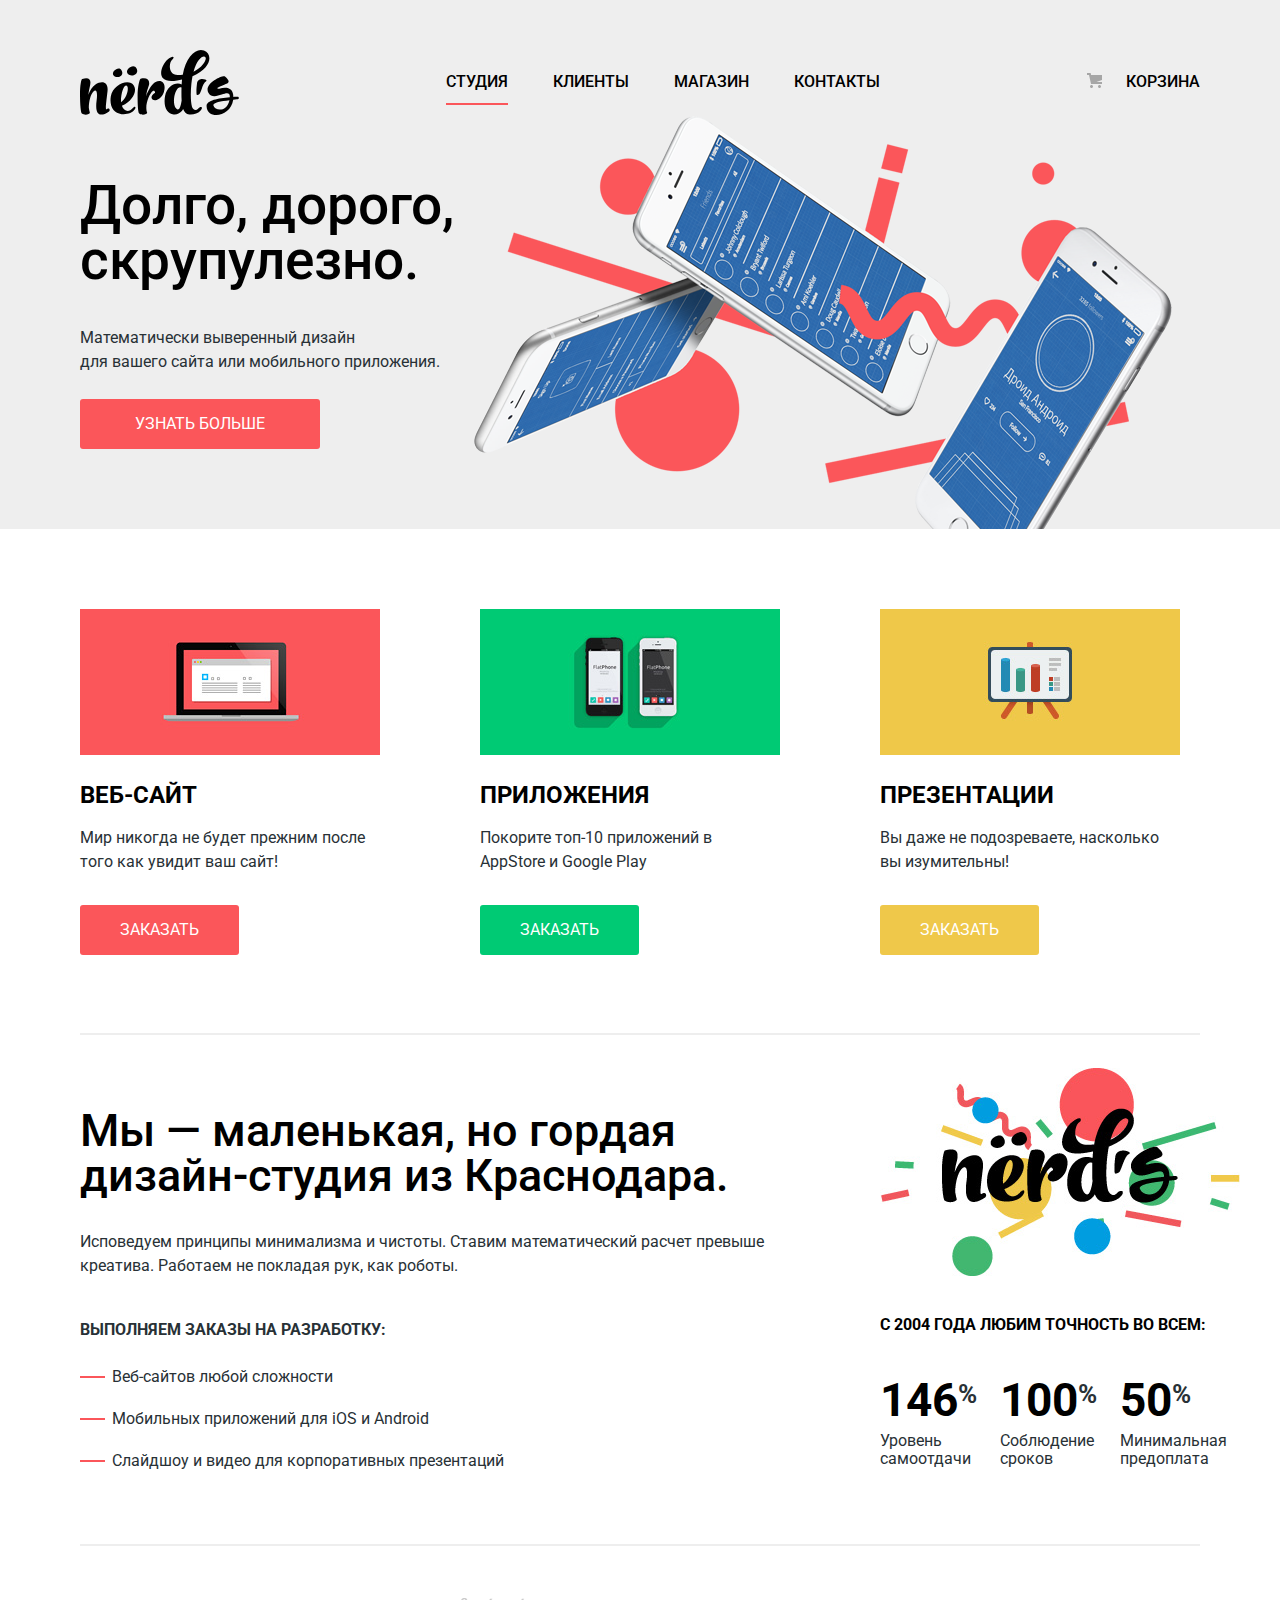
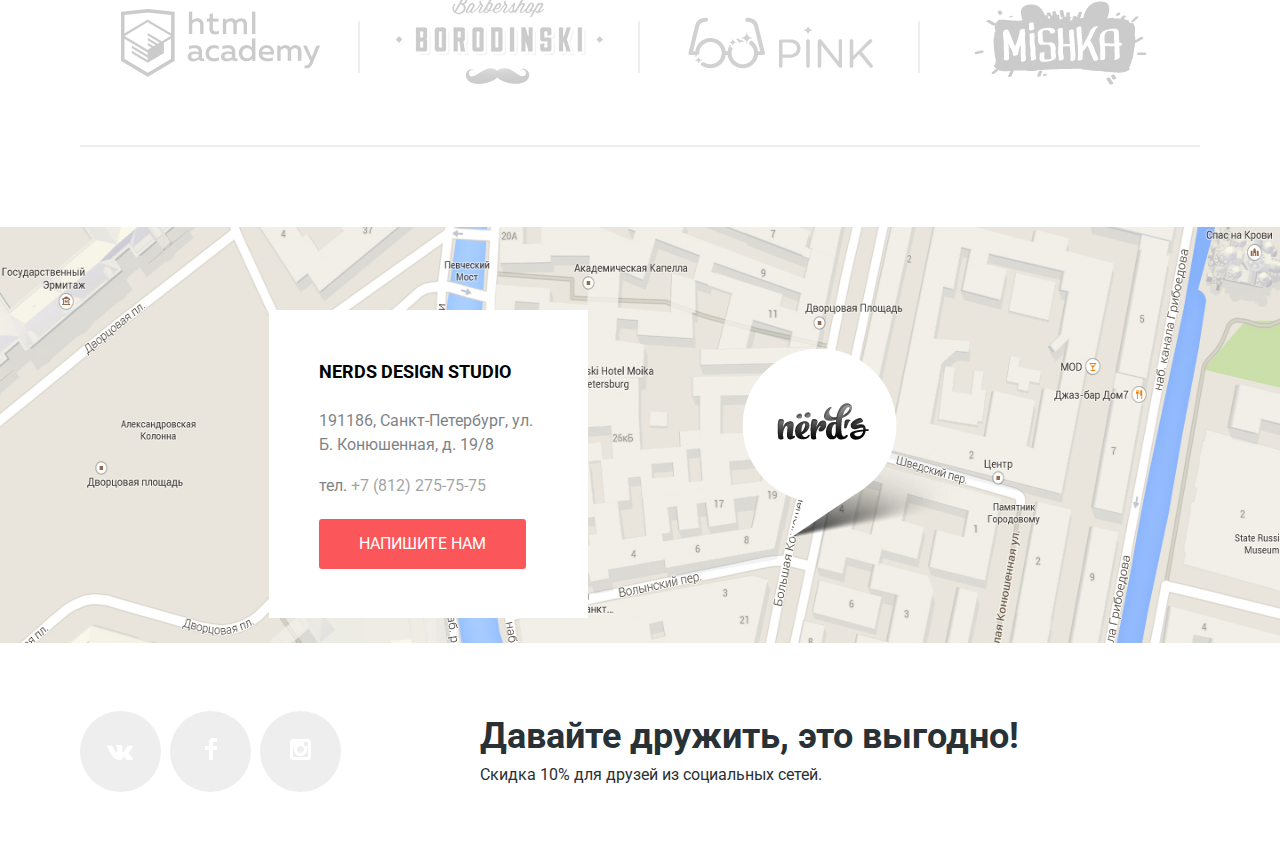
==== commit ace79bd8: "оформление каталога" ====
--- a/index.html
+++ b/index.html
@@ -30,17 +30,17 @@
                             <a href="#">Студия</a>
                         </li>
                         <li>
-                            <a href="#">Клиенты</a>
+                            <a href="#!">Клиенты</a>
                         </li>
                         <li>
                             <a href="catalog.html">Магазин</a>
                         </li>
                         <li>
-                            <a href="#">Контакты</a>
+                            <a href="#!">Контакты</a>
                         </li>
                     </ul>
                     <div class="basket">
-                        <a class="icon-basket" href="#">Корзина</a>
+                        <a class="basket-icon" href="#!">Корзина</a>
                     </div>
                 </nav>
             </div>
@@ -51,17 +51,17 @@
                 <div class="slider-item active slider-first">
                     <p class="slider-title">Долго, дорого, скрупулезно.</p>
                     <p class="slider-text">Математически выверенный дизайн<br> для вашего сайта или мобильного приложения.</p>
-                    <a class="button slider-button" href="#">Узнать больше</a>
+                    <a class="button slider-button" href="#!">Узнать больше</a>
                 </div>
                 <div class="slider-item slider-second">
                     <p class="slider-title ">Любим математику как никто другой</p>
                     <p class="slider-text">Никакого креатива, только математические формулы для расчета идеальных пропорций</p>
-                    <a class="button slider-button" href="#">Узнать больше</a>
+                    <a class="button slider-button" href="#!">Узнать больше</a>
                 </div>
                 <div class="slider-item slider-third">
-                    <p class="slider-title">Только ночь, только хардкор</p>
-                    <p class="slider-text">Работать днем, как все? Мы против этого. Ближе к полуночи работа только начинается.</p>
-                    <a class="button slider-button" href="#">Узнать больше</a>
+                    <p class="slider-title">Только ночь,<br>только хардкор</p>
+                    <p class="slider-text">Работать днем, как все? Мы против этого.<br>Ближе к полуночи работа только начинается.</p>
+                    <a class="button slider-button" href="#!">Узнать больше</a>
                 </div>
             </div>
         </section>
@@ -118,7 +118,7 @@
                 </section>
                 <section class="advantage">
                     <h2 class="visually-hidden ">Наши приемущества</h2>
-                    <img class="advantage-image" src="img/products/nerds-illustration.png " width="360 " height="208 " alt="Приемущества ">
+                    <img class="advantage-image" src="img/products/nerds-illustration.png " width="360 " height="208" alt="Приемущества ">
                     <h3 class="advantage-title">C 2004 года Любим точность во всем:</h3>
                     <ul class="advantage-list">
                         <li class="advantage-item">
@@ -143,23 +143,23 @@
             <div class="container partners-container">
                 <div class="partners-list">
                     <div class="partners-item">
-                        <a href="#!">
-                            <img class="partners-image" src="img/logo/logo-1.png" width="199" height="67" alt="HTMLAcademy">
-                        </a>
-                    </div>
-                    <div class="partners-item">
-                        <a href="#!">
-                            <img class="partners-image" src="img/logo/logo-2.png" width="209" height="90" alt="Borodinsky">
-                        </a>
-                    </div>
-                    <div class="partners-item">
-                        <a href="#!">
-                            <img class="partners-image" src="img/logo/logo-3.png" width="185" height="52" alt="Pink">
-                        </a>
-                    </div>
-                    <div class="partners-item">
-                        <a href="#!">
-                            <img class="partners-image" src="img/logo/logo-4.png" width="173" height="84" alt="Mishka">
+                        <a href="#!" class="partners-image">
+                            <img class="partners-png" src="img/logo/logo-1.png" width="199" height="67" alt="HTMLAcademy">
+                        </a>
+                    </div>
+                    <div class="partners-item">
+                        <a href="#!" class="partners-image">
+                            <img class="partners-png" src="img/logo/logo-2.png" width="209" height="90" alt="Borodinsky">
+                        </a>
+                    </div>
+                    <div class="partners-item">
+                        <a href="#!" class="partners-image">
+                            <img class="partners-png" src="img/logo/logo-3.png" width="185" height="52" alt="Pink">
+                        </a>
+                    </div>
+                    <div class="partners-item">
+                        <a href="#!" class="partners-image">
+                            <img class="partners-png" src="img/logo/logo-4.png" width="173" height="84" alt="Mishka">
                         </a>
                     </div>
                 </div>
@@ -169,29 +169,35 @@
     </main>
     <section class="contacts">
         <h2 class="visually-hidden">Контакты</h2>
-        <div class="contact-card">
+        <div class="container contact-card">
             <h3 class="contacts-title">Nerds design studio</h3>
             <address class="contacts-address">191186, Санкт-Петербург, ул. Б. Конюшенная, д. 19/8</address>
-            <p class="contacts-phone">тел. <a href="tel:+78122757575 ">+7 (812) 275-75-75</a></p>
+            <p class="contacts-phone">тел. <a href="tel:+78122757575">+7 (812) 275-75-75</a></p>
             <a class="button button-contacts">Напишите нам</a>
         </div>
         <img class="contacts-map" src="img/maps/map.png" width="1440" height="416" alt="Карта">
     </section>
     <footer class="main-footer">
-        <h2 class="visually-hidden">Мы в соцсетях</h2>
         <div class="container footer-contaier">
             <section class="social">
+                <h2 class="visually-hidden">Мы в соцсетях</h2>
                 <ul class="social-list">
                     <li class="social-item">
-                        <a class="social-button" href="#!"><img src="./img/icons/vk-icon.svg" alt="VK "></a>
+                        <a class="social-button" href="#!"><svg width="27" height="15" viewBox="0 0 27 15" fill="none" xmlns="http://www.w3.org/2000/svg">
+                          <path d="M16.138 11.51C17.094 11.201 18.318 13.55 19.621 14.449C20.599 15.13 21.348 14.983 21.348 14.983L24.821 14.933C24.821 14.933 26.636 14.821 25.778 13.379C25.707 13.259 25.275 12.31 23.193 10.357C21.016 8.31404 21.311 8.64504 23.932 5.11304C25.529 2.96004 26.168 1.64504 25.968 1.08504C25.776 0.546037 24.603 0.686037 24.603 0.686037L20.69 0.713037C20.309 0.714037 19.986 0.832037 19.839 1.22804C19.836 1.23204 19.218 2.89404 18.394 4.30704C16.653 7.29604 15.958 7.45504 15.67 7.26804C15.009 6.83504 15.176 5.53104 15.176 4.60404C15.176 1.70704 15.608 0.499037 14.33 0.187037C13.903 0.0830374 13.591 0.0150374 12.502 0.00503741C11.11 -0.0159626 9.92797 0.00503743 9.25797 0.334037C8.81297 0.557037 8.47197 1.04604 8.67897 1.07404C8.93897 1.10904 9.52197 1.23404 9.83397 1.66004C10.235 2.21204 10.223 3.44904 10.223 3.44904C10.223 3.44904 10.452 6.86004 9.68297 7.28304C9.15497 7.57304 8.43297 6.98104 6.87997 4.26704C6.08697 2.87904 5.48797 1.34504 5.48797 1.34504C5.48797 1.34504 5.37197 1.06004 5.16197 0.904037C4.91197 0.719037 4.56197 0.660037 4.56197 0.660037L0.84797 0.684037C0.84797 0.684037 0.28997 0.700037 0.0849697 0.946037C-0.0970303 1.16404 0.0699697 1.61404 0.0699697 1.61404C0.0699697 1.61404 2.97897 8.49504 6.27297 11.961C9.29297 15.143 12.725 14.932 12.725 14.932H14.28C14.28 14.932 14.749 14.878 14.989 14.62C15.213 14.38 15.203 13.929 15.203 13.929C15.203 13.929 15.172 11.82 16.138 11.51Z" fill="white"/>
+                          </svg></a>
                     </li>
                     <li class="social-item">
                         <a class="social-button" href="#!">
-                            <img src="./img/icons/fb-icon.svg "></a>
+                            <svg width="12" height="22" viewBox="0 0 12 22" fill="none" xmlns="http://www.w3.org/2000/svg">
+                            <path d="M12 4V0H8C5.79086 0 4 1.79086 4 4V8H0V12H4V22H8V12H12V8H8V4H12Z" fill="white"/>
+                            </svg></a>
                     </li>
                     <li class="social-item">
-                        <a class="social-button" href="#!">
-                            <img src="./img/icons/insta-icon.svg "></a>
+                        <a class="social-button" href="#!"><svg width="21" height="21" viewBox="0 0 21 21" fill="none" xmlns="http://www.w3.org/2000/svg">
+                          <path fill-rule="evenodd" clip-rule="evenodd" d="M3 0H18C19.65 0 21 1.35 21 3V18C21 19.65 19.65 21 18 21H3C1.35 21 0 19.65 0 18V3C0 1.35 1.35 0 3 0ZM14 10.5C14 8.57 12.43 7 10.5 7C8.57 7 7 8.57 7 10.5C7 12.43 8.57 14 10.5 14C12.43 14 14 12.43 14 10.5ZM3 18V9H4.181C4.0626 9.49127 4.00186 9.99467 4 10.5C4 14.0899 6.91015 17 10.5 17C14.0899 17 17 14.0899 17 10.5C16.9986 9.99464 16.9379 9.49118 16.819 9H18V18H3ZM14 7H18V3H14V7Z" fill="white"/>
+                          </svg>
+                        </a>
                     </li>
                 </ul>
             </section>
--- a/css/style.css
+++ b/css/style.css
@@ -64,19 +64,6 @@
     margin: -1px;
 }
 
-.visually-hidden-filter {
-    position: absolute;
-    width: 1px;
-    height: 1px;
-    margin: -1px;
-    border: 0;
-    padding: 0;
-    white-space: nowrap;
-    clip-path: inset(100%);
-    clip: rect(0 0 0 0);
-    overflow: hidden;
-}
-
 .hidden {
     display: none;
 }
@@ -102,6 +89,7 @@
 /*BUTTON*/
 
 .button {
+    display: inline-block;
     background-color: var(--button-color);
     padding: 16px 40px;
     line-height: 18px;
@@ -112,7 +100,6 @@
     font-size: 16px;
     text-align: center;
     vertical-align: middle;
-    display: inline-block;
 }
 
 .button:hover {
@@ -121,34 +108,7 @@
 
 .button:active {
     background-color: var(--button-activ-color);
-}
-
-.green-button {
-    background-color: var(--basic-green);
-}
-
-.green-button:hover {
-    background-color: var(--basic-green-light);
-}
-
-.green-button:active {
-    background-color: var(--basic-green-dark);
-}
-
-.yellow-button {
-    background-color: var(--basic-yellow);
-}
-
-.yellow-button:hover {
-    background-color: var(--basic-yellow-extra);
-}
-
-.yellow-button:active {
-    background-color: var(--yellow-dark);
-}
-
-.catalog-card-button {
-    min-width: 200px;
+    opacity: 0.3;
 }
 
 
@@ -171,16 +131,6 @@
     height: 65px;
 }
 
-.header-logo img {
-    display: block;
-    width: 159px;
-    height: 65px;
-}
-
-.header-logo img:active {
-    opacity: 0.2;
-}
-
 .site-navigation {
     display: flex;
     flex-wrap: wrap;
@@ -222,8 +172,8 @@
     pointer-events: none;
 }
 
-.basket .icon-basket {
-    padding-left: 50px;
+.basket .basket-icon {
+    padding-left: 39px;
 }
 
 .basket a {
@@ -234,23 +184,23 @@
     color: var(--basic-black);
 }
 
-.basket a:hover {
+.basket :hover {
     color: var(--basic-red);
-    text-decoration: underline;
-}
-
-.basket a:active {
-    color: var(--basic-neutral);
-}
-
-.basket .icon-basket {
+    text-decoration: none;
+}
+
+.basket :active {
+    color: var(--light-font);
+}
+
+.basket .basket-icon {
     position: relative;
 }
 
-.icon-basket::before {
-    content: "";
-    position: absolute;
-    left: 20%;
+.basket-icon::before {
+    content: "";
+    position: absolute;
+    left: 0;
     top: 10%;
     height: 15px;
     width: 15px;
@@ -285,14 +235,17 @@
 
 .slider-first {
     background-image: url("../img/slider/nerds-index-slide1.png");
+    background-position: right;
 }
 
 .slider-second {
     background-image: url("../img/slider/nerds-index-slide2.png");
+    background-position: 100% 75%;
 }
 
 .slider-third {
     background-image: url("../img/slider/nerds-index-slide3.png");
+    background-position: right;
 }
 
 .slider-item.active {
@@ -303,6 +256,7 @@
     font-size: 55px;
     line-height: 55px;
     font-weight: 500;
+    width: 531px;
     margin: 0;
     margin-bottom: 38px;
     color: var(--basic-black);
@@ -382,6 +336,30 @@
     color: var(--basic-font);
 }
 
+.green-button {
+    background-color: var(--basic-green);
+}
+
+.green-button:hover {
+    background-color: var(--basic-green-light);
+}
+
+.green-button:active {
+    background-color: var(--basic-green-dark);
+}
+
+.yellow-button {
+    background-color: var(--basic-yellow);
+}
+
+.yellow-button:hover {
+    background-color: var(--basic-yellow-extra);
+}
+
+.yellow-button:active {
+    background-color: var(--yellow-dark);
+}
+
 
 /*Presentation*/
 
@@ -555,6 +533,7 @@
     width: 1120px;
     -webkit-justify-content: center;
     justify-content: center;
+    flex-wrap: wrap;
 }
 
 .partners-item {
@@ -566,7 +545,7 @@
     justify-content: center;
 }
 
-.partners-item:nth-child(n):not(:last-child)::before {
+.partners-item:nth-child(-n+3)::before {
     content: "";
     position: absolute;
     right: 0;
@@ -575,9 +554,21 @@
     background: var(--basic-dark);
 }
 
+.partners-item:nth-child(n+5):not(:nth-child(4n)):not(:last-child)::before {
+    content: "";
+    position: absolute;
+    right: 0;
+    height: 52px;
+    width: 2px;
+    background: var(--basic-dark);
+}
+
+.partners-item:nth-child(n+5) {
+    margin-top: 15px;
+}
+
 .partners-image {
     display: block;
-    width: 100%;
     height: auto;
     overflow: hidden;
     object-fit: contain;
@@ -621,7 +612,7 @@
     background-color: var(--basic-white);
     position: absolute;
     top: 20%;
-    left: 11%;
+    left: 21%;
     padding: 47px 50px 47px;
 }
 
@@ -651,7 +642,6 @@
     opacity: 0.6;
     margin: 0;
     padding-bottom: 21px;
-    ;
 }
 
 .contacts .contacts-phone a {
@@ -716,10 +706,7 @@
 
 .social-button:active {
     background-color: var(--basic-red-extra);
-}
-
-.social-button img:active {
-    opacity: 0.3;
+    opacity: 0.2;
 }
 
 .friendship {
@@ -1207,6 +1194,10 @@
     margin-bottom: 32px;
 }
 
+.catalog-card-button {
+    min-width: 200px;
+}
+
 
 /*Pagination*/
 
